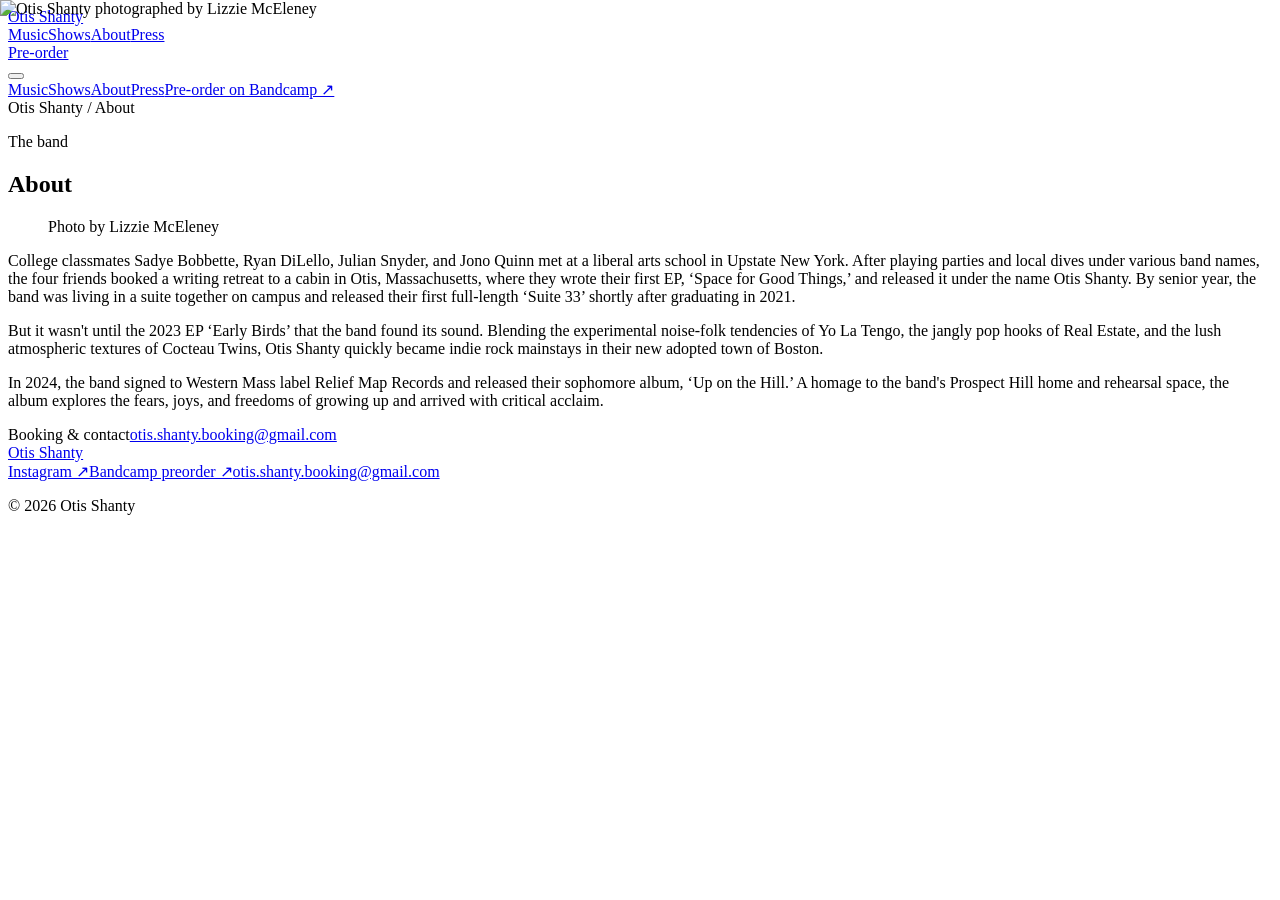
==== about/index.html @ 1f83d659 "Publish Otis Shanty website" ====
<!DOCTYPE html><html lang="en"><head><meta charSet="utf-8"/><meta name="viewport" content="width=device-width, initial-scale=1"/><link rel="stylesheet" href="/otis-shanty-pages/_next/static/css/index.CaytKS2J.css" data-rsc-css-href="/otis-shanty-pages/_next/static/css/index.CaytKS2J.css" data-precedence="vite-rsc/importer-resources"/><link rel="modulepreload" fetchPriority="low" href="/otis-shanty-pages/_next/static/chunks/index-BguXQKVq.js"/><script src="/otis-shanty-pages/_next/static/chunks/rolldown-runtime-C60lm6uB.js" type="module" async=""></script><script src="/otis-shanty-pages/_next/static/chunks/framework-BgSIrAUN.js" type="module" async=""></script><link rel="modulepreload" href="/otis-shanty-pages/_next/static/chunks/layout-segment-context-kzuMV7M9.js" crossorigin=""/><link rel="modulepreload" href="/otis-shanty-pages/_next/static/chunks/SiteChrome-D1vowKhx.js" crossorigin=""/><link rel="modulepreload" href="/otis-shanty-pages/_next/static/chunks/image-DP88aOdJ.js" crossorigin=""/><title>Otis Shanty — Shadow of Doubt</title><meta name="description" content="Shadow of Doubt, the new album from Otis Shanty. Out September 17, 2026."/><meta property="og:title" content="Otis Shanty — Shadow of Doubt"/><meta property="og:description" content="The new album. Out September 17, 2026."/><meta property="og:image" content="https://oldwhaffle.github.io/otis-shanty-pages/otis-shanty-pages/og.png"/><meta name="twitter:card" content="summary_large_image"/><meta name="twitter:title" content="Otis Shanty — Shadow of Doubt"/><meta name="twitter:description" content="The new album. Out September 17, 2026."/><meta name="twitter:image" content="https://oldwhaffle.github.io/otis-shanty-pages/otis-shanty-pages/og.png"/><script>Object.assign(((self[Symbol.for("vinext.navigationRuntime")]??={bootstrap:{routeManifest:null},functions:{}}).bootstrap.rsc??={rsc:[]}),{params:{},nav:{"pathname":"/otis-shanty-pages/about","searchParams":[]}})</script><link rel="modulepreload" href="/otis-shanty-pages/_next/static/chunks/index-BguXQKVq.js" />
</head><body><header class="site-header header-solid"><a class="wordmark" href="/otis-shanty-pages/">Otis Shanty</a><nav aria-label="Primary navigation"><a href="/otis-shanty-pages/music">Music</a><a href="/otis-shanty-pages/shows">Shows</a><a href="/otis-shanty-pages/about">About</a><a href="/otis-shanty-pages/press">Press</a></nav><div class="header-actions"><a class="instagram-icon" href="https://www.instagram.com/otis.shanty/?hl=en" aria-label="Otis Shanty on Instagram" title="Instagram"><span></span></a><a class="preorder-small" href="https://otisshanty.bandcamp.com/album/shadow-of-doubt">Pre-order</a></div><button class="menu-button" aria-label="Toggle menu" aria-expanded="false"><span></span><span></span></button><div class="mobile-menu "><a href="/otis-shanty-pages/music">Music</a><a href="/otis-shanty-pages/shows">Shows</a><a href="/otis-shanty-pages/about">About</a><a href="/otis-shanty-pages/press">Press</a><a class="mobile-preorder" href="https://otisshanty.bandcamp.com/album/shadow-of-doubt">Pre-order on Bandcamp ↗</a></div></header><main class="inner-page"><div class="page-kicker">Otis Shanty <span>/</span> <!-- -->About</div><section class="page-title"><p class="eyebrow">The band</p><h1>About</h1></section><figure class="band-photo"><img src="/otis-shanty-pages/otis-shanty-red.jpg" alt="Otis Shanty photographed by Lizzie McEleney" loading="eager" fetchPriority="high" decoding="async" data-nimg="fill" style="position:absolute;inset:0;width:100%;height:100%;object-fit:cover"/><figcaption>Photo by Lizzie McEleney</figcaption></figure><section class="bio"><p>College classmates Sadye Bobbette, Ryan DiLello, Julian Snyder, and Jono Quinn met at a liberal arts school in Upstate New York. After playing parties and local dives under various band names, the four friends booked a writing retreat to a cabin in Otis, Massachusetts, where they wrote their first EP, ‘Space for Good Things,’ and released it under the name Otis Shanty. By senior year, the band was living in a suite together on campus and released their first full-length ‘Suite 33’ shortly after graduating in 2021.</p><p>But it wasn&#x27;t until the 2023 EP ‘Early Birds’ that the band found its sound. Blending the experimental noise-folk tendencies of Yo La Tengo, the jangly pop hooks of Real Estate, and the lush atmospheric textures of Cocteau Twins, Otis Shanty quickly became indie rock mainstays in their new adopted town of Boston.</p><p>In 2024, the band signed to Western Mass label Relief Map Records and released their sophomore album, ‘Up on the Hill.’ A homage to the band&#x27;s Prospect Hill home and rehearsal space, the album explores the fears, joys, and freedoms of growing up and arrived with critical acclaim.</p><aside><span>Booking &amp; contact</span><a href="mailto:otis.shanty.booking@gmail.com">otis.shanty.booking@gmail.com</a></aside></section></main><footer><a class="footer-wordmark" href="/otis-shanty-pages/">Otis Shanty</a><div class="footer-links"><a href="https://www.instagram.com/otis.shanty/?hl=en">Instagram ↗</a><a href="https://otisshanty.bandcamp.com/album/shadow-of-doubt">Bandcamp preorder ↗</a><a href="mailto:otis.shanty.booking@gmail.com">otis.shanty.booking@gmail.com</a></div><p>© 2026 Otis Shanty</p></footer><script type="module" src="/otis-shanty-pages/_next/static/chunks/index-BguXQKVq.js" id="_R_" async=""></script><script>((self[Symbol.for("vinext.navigationRuntime")]??={bootstrap:{routeManifest:null},functions:{}}).bootstrap.rsc??={rsc:[]}).rsc.push("2:I[\"48913baa60ea\",[],\"Children\",1]\n")</script><script>((self[Symbol.for("vinext.navigationRuntime")]??={bootstrap:{routeManifest:null},functions:{}}).bootstrap.rsc??={rsc:[]}).rsc.push("3:I[\"0b63d72dce85\",[],\"GlobalErrorBoundary\",1]\n")</script><script>((self[Symbol.for("vinext.navigationRuntime")]??={bootstrap:{routeManifest:null},functions:{}}).bootstrap.rsc??={rsc:[]}).rsc.push("4:I[\"2e7a74b14406\",[],\"default\",1]\n")</script><script>((self[Symbol.for("vinext.navigationRuntime")]??={bootstrap:{routeManifest:null},functions:{}}).bootstrap.rsc??={rsc:[]}).rsc.push("5:I[\"0b63d72dce85\",[],\"ErrorBoundary\",1]\n")</script><script>((self[Symbol.for("vinext.navigationRuntime")]??={bootstrap:{routeManifest:null},functions:{}}).bootstrap.rsc??={rsc:[]}).rsc.push("6:I[\"11960209a8f5\",[],\"LayoutSegmentProvider\",1]\n")</script><script>((self[Symbol.for("vinext.navigationRuntime")]??={bootstrap:{routeManifest:null},functions:{}}).bootstrap.rsc??={rsc:[]}).rsc.push("7:I[\"48913baa60ea\",[],\"Slot\",1]\n")</script><script>((self[Symbol.for("vinext.navigationRuntime")]??={bootstrap:{routeManifest:null},functions:{}}).bootstrap.rsc??={rsc:[]}).rsc.push("8:I[\"787b601c93ac\",[],\"AppRouterScrollTarget\",1]\n")</script><script>((self[Symbol.for("vinext.navigationRuntime")]??={bootstrap:{routeManifest:null},functions:{}}).bootstrap.rsc??={rsc:[]}).rsc.push("9:I[\"0b63d72dce85\",[],\"RedirectBoundary\",1]\n")</script><script>((self[Symbol.for("vinext.navigationRuntime")]??={bootstrap:{routeManifest:null},functions:{}}).bootstrap.rsc??={rsc:[]}).rsc.push(":HL[\"/otis-shanty-pages/_next/static/css/index.CaytKS2J.css\",\"style\"     ]\n")</script><script>((self[Symbol.for("vinext.navigationRuntime")]??={bootstrap:{routeManifest:null},functions:{}}).bootstrap.rsc??={rsc:[]}).rsc.push("0:{\"__route\":\"route:/otis-shanty-pages/about\",\"__interceptionContext\":null,\"__layoutIds\":[\"layout:/\"],\"__rootLayout\":\"/\",\"__sourcePage\":\"/otis-shanty-pages/about/page\",\"page:/otis-shanty-pages/about\":\"$L1\",\"layout:/\":[[[[\"$\",\"link\",\"css:/otis-shanty-pages/_next/static/css/index.CaytKS2J.css\",{\"rel\":\"stylesheet\",\"precedence\":\"vite-rsc/importer-resources\",\"href\":\"/otis-shanty-pages/_next/static/css/index.CaytKS2J.css\",\"data-rsc-css-href\":\"/otis-shanty-pages/_next/static/css/index.CaytKS2J.css\"}],\"$undefined\"],[\"$\",\"html\",null,{\"lang\":\"en\",\"children\":[\"$\",\"body\",null,{\"children\":[\"$\",\"$L2\",null,{}]}]}]],null],\"route:/otis-shanty-pages/about\":[[[\"$\",\"meta\",null,{\"charSet\":\"utf-8\"}],[[\"$\",\"title\",\"0\",{\"children\":\"Otis Shanty — Shadow of Doubt\"}],[\"$\",\"meta\",\"1\",{\"name\":\"description\",\"content\":\"Shadow of Doubt, the new album from Otis Shanty. Out September 17, 2026.\"}],[\"$\",\"meta\",\"2\",{\"property\":\"og:title\",\"content\":\"Otis Shanty — Shadow of Doubt\"}],[\"$\",\"meta\",\"3\",{\"property\":\"og:description\",\"content\":\"The new album. Out September 17, 2026.\"}],[\"$\",\"meta\",\"4\",{\"property\":\"og:image\",\"content\":\"https://oldwhaffle.github.io/otis-shanty-pages/otis-shanty-pages/og.png\"}],[\"$\",\"meta\",\"5\",{\"name\":\"twitter:card\",\"content\":\"summary_large_image\"}],[\"$\",\"meta\",\"6\",{\"name\":\"twitter:title\",\"content\":\"Otis Shanty — Shadow of Doubt\"}],[\"$\",\"meta\",\"7\",{\"name\":\"twitter:description\",\"content\":\"The new album. Out September 17, 2026.\"}],[\"$\",\"meta\",\"8\",{\"name\":\"twitter:image\",\"content\":\"https://oldwhaffle.github.io/otis-shanty-pages/otis-shanty-pages/og.png\"}]],[[\"$\",\"meta\",\"0\",{\"name\":\"viewport\",\"content\":\"width=device-width, initial-scale=1\"}]]],[\"$\",\"$L3\",null,{\"fallback\":\"$4\",\"children\":[\"$\",\"$L5\",null,{\"fallback\":\"$4\",\"children\":[\"$\",\"$L6\",null,{\"providerId\":\"layout:/\",\"segmentMap\":{\"children\":[\"about\"]},\"children\":[\"$\",\"$L7\",null,{\"id\":\"layout:/\",\"parallelSlots\":\"$undefined\",\"children\":[\"$\",\"$L8\",null,{\"children\":[\"$\",\"$L9\",null,{\"children\":[[\"$\",\"$L6\",null,{\"providerId\":\"page:/otis-shanty-pages/about\",\"segmentMap\":{\"children\":[\"__PAGE__\"]},\"children\":[\"$\",\"$L7\",null,{\"id\":\"page:/otis-shanty-pages/about\"}]}],null]}]}]}]}]}]}],null,null],\"__layoutFlags\":{\"layout:/\":\"s\"},\"__artifactCompatibility\":{\"schemaVersion\":1,\"graphVersion\":\"app-route-graph:5d73bdb41b200fd7\",\"deploymentVersion\":\"c5551b49-1d9c-48a4-ab04-df1969ffb3c4\",\"appElementsSchemaVersion\":1,\"rscPayloadSchemaVersion\":1,\"rootBoundaryId\":\"/\",\"renderEpoch\":null},\"__renderObservation\":{\"schemaVersion\":1,\"output\":{\"kind\":\"app-rsc\",\"mountedSlotsFingerprint\":null,\"renderEpoch\":null,\"rootBoundaryId\":\"/\",\"routeId\":\"route:/otis-shanty-pages/about\"},\"completeness\":\"partial\",\"boundaryOutcome\":{\"kind\":\"unknown\"},\"requestApis\":[{\"kind\":\"connection\",\"status\":\"unknown\"},{\"kind\":\"cookies\",\"status\":\"unknown\"},{\"kind\":\"draftMode\",\"status\":\"unknown\"},{\"kind\":\"headers\",\"status\":\"unknown\"},{\"kind\":\"params\",\"status\":\"unknown\"},{\"kind\":\"searchParams\",\"status\":\"unknown\"}],\"dynamicFetches\":[],\"cacheTags\":[\"/otis-shanty-pages/about\",\"_N_T_/otis-shanty-pages/about\",\"_N_T_/otis-shanty-pages/about/layout\",\"_N_T_/otis-shanty-pages/about/page\",\"_N_T_/layout\"],\"pathTags\":[\"/otis-shanty-pages/about\"],\"cacheability\":\"unknown\",\"downgrade\":{\"target\":\"freshRender\",\"reasons\":[{\"code\":\"CP_DOWNGRADE_CACHEABILITY_UNKNOWN\",\"target\":\"freshRender\"},{\"code\":\"CP_DOWNGRADE_INCOMPLETE_OBSERVATION\",\"completeness\":\"partial\",\"target\":\"freshRender\"},{\"code\":\"CP_DOWNGRADE_UNKNOWN_REQUEST_API\",\"requestApi\":\"connection\",\"target\":\"freshRender\"},{\"code\":\"CP_DOWNGRADE_UNKNOWN_REQUEST_API\",\"requestApi\":\"cookies\",\"target\":\"freshRender\"},{\"code\":\"CP_DOWNGRADE_UNKNOWN_REQUEST_API\",\"requestApi\":\"draftMode\",\"target\":\"freshRender\"},{\"code\":\"CP_DOWNGRADE_UNKNOWN_REQUEST_API\",\"requestApi\":\"headers\",\"target\":\"freshRender\"},{\"code\":\"CP_DOWNGRADE_UNKNOWN_REQUEST_API\",\"requestApi\":\"params\",\"target\":\"freshRender\"},{\"code\":\"CP_DOWNGRADE_UNKNOWN_REQUEST_API\",\"requestApi\":\"searchParams\",\"target\":\"freshRender\"}],\"fallback\":{\"kind\":\"breakerFallback\",\"code\":\"CP_PRIVATE_DYNAMIC_DOWNGRADE\",\"mode\":\"renderFresh\",\"scope\":\"affectedOutput\",\"fields\":{\"reasonCodes\":[\"CP_DOWNGRADE_CACHEABILITY_UNKNOWN\",\"CP_DOWNGRADE_INCOMPLETE_OBSERVATION\",\"CP_DOWNGRADE_UNKNOWN_REQUEST_API\",\"CP_DOWNGRADE_UNKNOWN_REQUEST_API\",\"CP_DOWNGRADE_UNKNOWN_REQUEST_API\",\"CP_DOWNGRADE_UNKNOWN_REQUEST_API\",\"CP_DOWNGRADE_UNKNOWN_REQUEST_API\",\"CP_DOWNGRADE_UNKNOWN_REQUEST_API\"],\"target\":\"freshRender\"}},\"isPublicCacheCandidate\":false}}}\n")</script><script>((self[Symbol.for("vinext.navigationRuntime")]??={bootstrap:{routeManifest:null},functions:{}}).bootstrap.rsc??={rsc:[]}).rsc.push("a:I[\"04dff15fd24a\",[],\"PageShell\",1]\n")</script><script>((self[Symbol.for("vinext.navigationRuntime")]??={bootstrap:{routeManifest:null},functions:{}}).bootstrap.rsc??={rsc:[]}).rsc.push("b:I[\"9fb86276be8f\",[],\"default\",1]\n")</script><script>((self[Symbol.for("vinext.navigationRuntime")]??={bootstrap:{routeManifest:null},functions:{}}).bootstrap.rsc??={rsc:[]}).rsc.push("1:[\"$\",\"$La\",null,{\"label\":\"About\",\"children\":[[\"$\",\"section\",null,{\"className\":\"page-title\",\"children\":[[\"$\",\"p\",null,{\"className\":\"eyebrow\",\"children\":\"The band\"}],[\"$\",\"h1\",null,{\"children\":\"About\"}]]}],[\"$\",\"figure\",null,{\"className\":\"band-photo\",\"children\":[[\"$\",\"$Lb\",null,{\"src\":\"/otis-shanty-pages/otis-shanty-red.jpg\",\"alt\":\"Otis Shanty photographed by Lizzie McEleney\",\"fill\":true,\"priority\":true,\"sizes\":\"100vw\"}],[\"$\",\"figcaption\",null,{\"children\":\"Photo by Lizzie McEleney\"}]]}],[\"$\",\"section\",null,{\"className\":\"bio\",\"children\":[[\"$\",\"p\",null,{\"children\":\"College classmates Sadye Bobbette, Ryan DiLello, Julian Snyder, and Jono Quinn met at a liberal arts school in Upstate New York. After playing parties and local dives under various band names, the four friends booked a writing retreat to a cabin in Otis, Massachusetts, where they wrote their first EP, ‘Space for Good Things,’ and released it under the name Otis Shanty. By senior year, the band was living in a suite together on campus and released their first full-length ‘Suite 33’ shortly after graduating in 2021.\"}],[\"$\",\"p\",null,{\"children\":\"But it wasn't until the 2023 EP ‘Early Birds’ that the band found its sound. Blending the experimental noise-folk tendencies of Yo La Tengo, the jangly pop hooks of Real Estate, and the lush atmospheric textures of Cocteau Twins, Otis Shanty quickly became indie rock mainstays in their new adopted town of Boston.\"}],[\"$\",\"p\",null,{\"children\":\"In 2024, the band signed to Western Mass label Relief Map Records and released their sophomore album, ‘Up on the Hill.’ A homage to the band's Prospect Hill home and rehearsal space, the album explores the fears, joys, and freedoms of growing up and arrived with critical acclaim.\"}],[\"$\",\"aside\",null,{\"children\":[[\"$\",\"span\",null,{\"children\":\"Booking \u0026 contact\"}],[\"$\",\"a\",null,{\"href\":\"mailto:otis.shanty.booking@gmail.com\",\"children\":\"otis.shanty.booking@gmail.com\"}]]}]]}]]}]\n")</script><script>Object.assign(((self[Symbol.for("vinext.navigationRuntime")]??={bootstrap:{routeManifest:null},functions:{}}).bootstrap.rsc??={rsc:[]}),{"initialCacheKind":"static"});((self[Symbol.for("vinext.navigationRuntime")]??={bootstrap:{routeManifest:null},functions:{}}).bootstrap.rsc??={rsc:[]}).done=true</script></body></html>
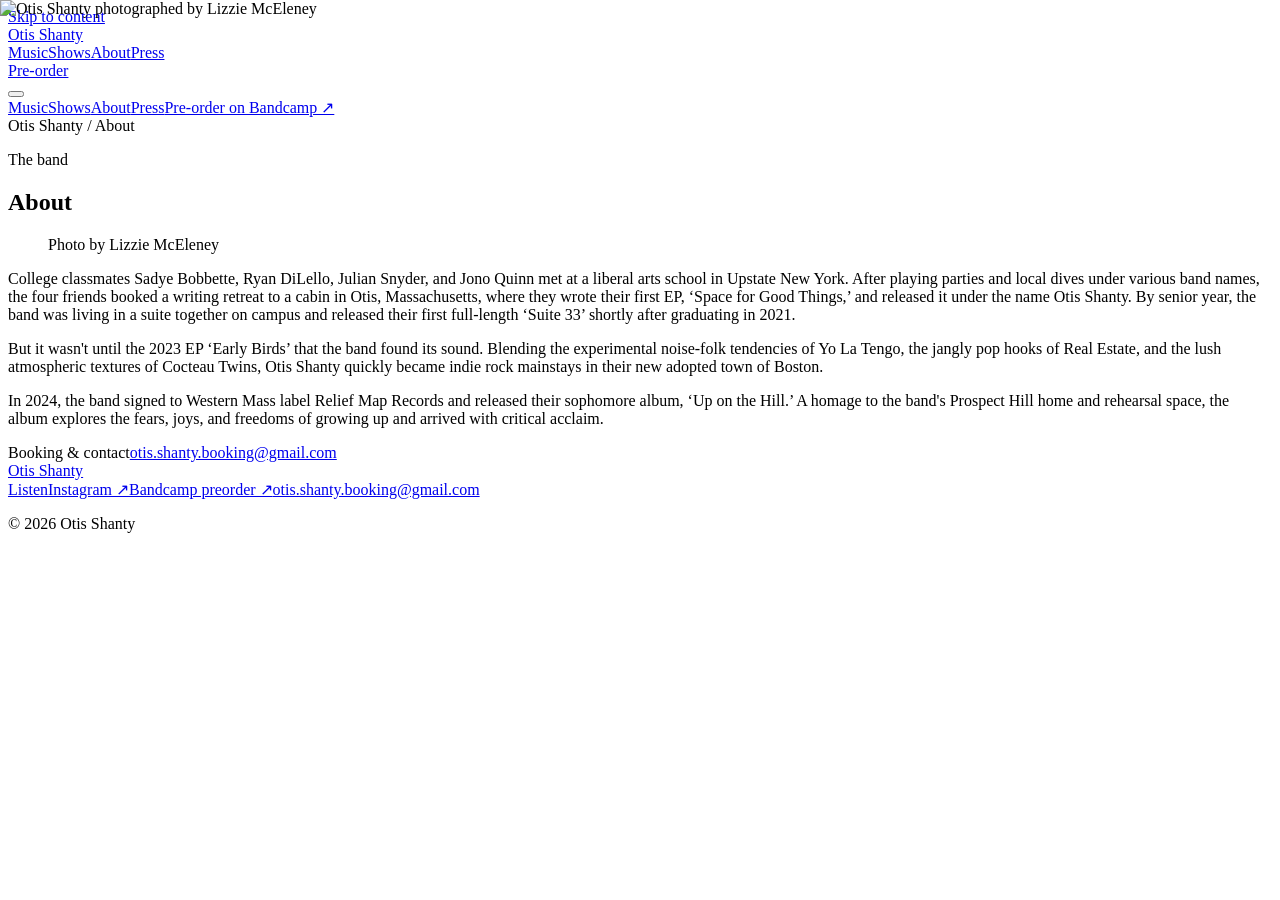
==== commit 5b7cd2e9: "Publish ticketing and site improvements" ====
--- a/about/index.html
+++ b/about/index.html
@@ -1,2 +1,2 @@
-<!DOCTYPE html><html lang="en"><head><meta charSet="utf-8"/><meta name="viewport" content="width=device-width, initial-scale=1"/><link rel="stylesheet" href="/otis-shanty-pages/_next/static/css/index.CaytKS2J.css" data-rsc-css-href="/otis-shanty-pages/_next/static/css/index.CaytKS2J.css" data-precedence="vite-rsc/importer-resources"/><link rel="modulepreload" fetchPriority="low" href="/otis-shanty-pages/_next/static/chunks/index-BguXQKVq.js"/><script src="/otis-shanty-pages/_next/static/chunks/rolldown-runtime-C60lm6uB.js" type="module" async=""></script><script src="/otis-shanty-pages/_next/static/chunks/framework-BgSIrAUN.js" type="module" async=""></script><link rel="modulepreload" href="/otis-shanty-pages/_next/static/chunks/layout-segment-context-kzuMV7M9.js" crossorigin=""/><link rel="modulepreload" href="/otis-shanty-pages/_next/static/chunks/SiteChrome-D1vowKhx.js" crossorigin=""/><link rel="modulepreload" href="/otis-shanty-pages/_next/static/chunks/image-DP88aOdJ.js" crossorigin=""/><title>Otis Shanty — Shadow of Doubt</title><meta name="description" content="Shadow of Doubt, the new album from Otis Shanty. Out September 17, 2026."/><meta property="og:title" content="Otis Shanty — Shadow of Doubt"/><meta property="og:description" content="The new album. Out September 17, 2026."/><meta property="og:image" content="https://oldwhaffle.github.io/otis-shanty-pages/otis-shanty-pages/og.png"/><meta name="twitter:card" content="summary_large_image"/><meta name="twitter:title" content="Otis Shanty — Shadow of Doubt"/><meta name="twitter:description" content="The new album. Out September 17, 2026."/><meta name="twitter:image" content="https://oldwhaffle.github.io/otis-shanty-pages/otis-shanty-pages/og.png"/><script>Object.assign(((self[Symbol.for("vinext.navigationRuntime")]??={bootstrap:{routeManifest:null},functions:{}}).bootstrap.rsc??={rsc:[]}),{params:{},nav:{"pathname":"/otis-shanty-pages/about","searchParams":[]}})</script><link rel="modulepreload" href="/otis-shanty-pages/_next/static/chunks/index-BguXQKVq.js" />
-</head><body><header class="site-header header-solid"><a class="wordmark" href="/otis-shanty-pages/">Otis Shanty</a><nav aria-label="Primary navigation"><a href="/otis-shanty-pages/music">Music</a><a href="/otis-shanty-pages/shows">Shows</a><a href="/otis-shanty-pages/about">About</a><a href="/otis-shanty-pages/press">Press</a></nav><div class="header-actions"><a class="instagram-icon" href="https://www.instagram.com/otis.shanty/?hl=en" aria-label="Otis Shanty on Instagram" title="Instagram"><span></span></a><a class="preorder-small" href="https://otisshanty.bandcamp.com/album/shadow-of-doubt">Pre-order</a></div><button class="menu-button" aria-label="Toggle menu" aria-expanded="false"><span></span><span></span></button><div class="mobile-menu "><a href="/otis-shanty-pages/music">Music</a><a href="/otis-shanty-pages/shows">Shows</a><a href="/otis-shanty-pages/about">About</a><a href="/otis-shanty-pages/press">Press</a><a class="mobile-preorder" href="https://otisshanty.bandcamp.com/album/shadow-of-doubt">Pre-order on Bandcamp ↗</a></div></header><main class="inner-page"><div class="page-kicker">Otis Shanty <span>/</span> <!-- -->About</div><section class="page-title"><p class="eyebrow">The band</p><h1>About</h1></section><figure class="band-photo"><img src="/otis-shanty-pages/otis-shanty-red.jpg" alt="Otis Shanty photographed by Lizzie McEleney" loading="eager" fetchPriority="high" decoding="async" data-nimg="fill" style="position:absolute;inset:0;width:100%;height:100%;object-fit:cover"/><figcaption>Photo by Lizzie McEleney</figcaption></figure><section class="bio"><p>College classmates Sadye Bobbette, Ryan DiLello, Julian Snyder, and Jono Quinn met at a liberal arts school in Upstate New York. After playing parties and local dives under various band names, the four friends booked a writing retreat to a cabin in Otis, Massachusetts, where they wrote their first EP, ‘Space for Good Things,’ and released it under the name Otis Shanty. By senior year, the band was living in a suite together on campus and released their first full-length ‘Suite 33’ shortly after graduating in 2021.</p><p>But it wasn&#x27;t until the 2023 EP ‘Early Birds’ that the band found its sound. Blending the experimental noise-folk tendencies of Yo La Tengo, the jangly pop hooks of Real Estate, and the lush atmospheric textures of Cocteau Twins, Otis Shanty quickly became indie rock mainstays in their new adopted town of Boston.</p><p>In 2024, the band signed to Western Mass label Relief Map Records and released their sophomore album, ‘Up on the Hill.’ A homage to the band&#x27;s Prospect Hill home and rehearsal space, the album explores the fears, joys, and freedoms of growing up and arrived with critical acclaim.</p><aside><span>Booking &amp; contact</span><a href="mailto:otis.shanty.booking@gmail.com">otis.shanty.booking@gmail.com</a></aside></section></main><footer><a class="footer-wordmark" href="/otis-shanty-pages/">Otis Shanty</a><div class="footer-links"><a href="https://www.instagram.com/otis.shanty/?hl=en">Instagram ↗</a><a href="https://otisshanty.bandcamp.com/album/shadow-of-doubt">Bandcamp preorder ↗</a><a href="mailto:otis.shanty.booking@gmail.com">otis.shanty.booking@gmail.com</a></div><p>© 2026 Otis Shanty</p></footer><script type="module" src="/otis-shanty-pages/_next/static/chunks/index-BguXQKVq.js" id="_R_" async=""></script><script>((self[Symbol.for("vinext.navigationRuntime")]??={bootstrap:{routeManifest:null},functions:{}}).bootstrap.rsc??={rsc:[]}).rsc.push("2:I[\"48913baa60ea\",[],\"Children\",1]\n")</script><script>((self[Symbol.for("vinext.navigationRuntime")]??={bootstrap:{routeManifest:null},functions:{}}).bootstrap.rsc??={rsc:[]}).rsc.push("3:I[\"0b63d72dce85\",[],\"GlobalErrorBoundary\",1]\n")</script><script>((self[Symbol.for("vinext.navigationRuntime")]??={bootstrap:{routeManifest:null},functions:{}}).bootstrap.rsc??={rsc:[]}).rsc.push("4:I[\"2e7a74b14406\",[],\"default\",1]\n")</script><script>((self[Symbol.for("vinext.navigationRuntime")]??={bootstrap:{routeManifest:null},functions:{}}).bootstrap.rsc??={rsc:[]}).rsc.push("5:I[\"0b63d72dce85\",[],\"ErrorBoundary\",1]\n")</script><script>((self[Symbol.for("vinext.navigationRuntime")]??={bootstrap:{routeManifest:null},functions:{}}).bootstrap.rsc??={rsc:[]}).rsc.push("6:I[\"11960209a8f5\",[],\"LayoutSegmentProvider\",1]\n")</script><script>((self[Symbol.for("vinext.navigationRuntime")]??={bootstrap:{routeManifest:null},functions:{}}).bootstrap.rsc??={rsc:[]}).rsc.push("7:I[\"48913baa60ea\",[],\"Slot\",1]\n")</script><script>((self[Symbol.for("vinext.navigationRuntime")]??={bootstrap:{routeManifest:null},functions:{}}).bootstrap.rsc??={rsc:[]}).rsc.push("8:I[\"787b601c93ac\",[],\"AppRouterScrollTarget\",1]\n")</script><script>((self[Symbol.for("vinext.navigationRuntime")]??={bootstrap:{routeManifest:null},functions:{}}).bootstrap.rsc??={rsc:[]}).rsc.push("9:I[\"0b63d72dce85\",[],\"RedirectBoundary\",1]\n")</script><script>((self[Symbol.for("vinext.navigationRuntime")]??={bootstrap:{routeManifest:null},functions:{}}).bootstrap.rsc??={rsc:[]}).rsc.push(":HL[\"/otis-shanty-pages/_next/static/css/index.CaytKS2J.css\",\"style\"     ]\n")</script><script>((self[Symbol.for("vinext.navigationRuntime")]??={bootstrap:{routeManifest:null},functions:{}}).bootstrap.rsc??={rsc:[]}).rsc.push("0:{\"__route\":\"route:/otis-shanty-pages/about\",\"__interceptionContext\":null,\"__layoutIds\":[\"layout:/\"],\"__rootLayout\":\"/\",\"__sourcePage\":\"/otis-shanty-pages/about/page\",\"page:/otis-shanty-pages/about\":\"$L1\",\"layout:/\":[[[[\"$\",\"link\",\"css:/otis-shanty-pages/_next/static/css/index.CaytKS2J.css\",{\"rel\":\"stylesheet\",\"precedence\":\"vite-rsc/importer-resources\",\"href\":\"/otis-shanty-pages/_next/static/css/index.CaytKS2J.css\",\"data-rsc-css-href\":\"/otis-shanty-pages/_next/static/css/index.CaytKS2J.css\"}],\"$undefined\"],[\"$\",\"html\",null,{\"lang\":\"en\",\"children\":[\"$\",\"body\",null,{\"children\":[\"$\",\"$L2\",null,{}]}]}]],null],\"route:/otis-shanty-pages/about\":[[[\"$\",\"meta\",null,{\"charSet\":\"utf-8\"}],[[\"$\",\"title\",\"0\",{\"children\":\"Otis Shanty — Shadow of Doubt\"}],[\"$\",\"meta\",\"1\",{\"name\":\"description\",\"content\":\"Shadow of Doubt, the new album from Otis Shanty. Out September 17, 2026.\"}],[\"$\",\"meta\",\"2\",{\"property\":\"og:title\",\"content\":\"Otis Shanty — Shadow of Doubt\"}],[\"$\",\"meta\",\"3\",{\"property\":\"og:description\",\"content\":\"The new album. Out September 17, 2026.\"}],[\"$\",\"meta\",\"4\",{\"property\":\"og:image\",\"content\":\"https://oldwhaffle.github.io/otis-shanty-pages/otis-shanty-pages/og.png\"}],[\"$\",\"meta\",\"5\",{\"name\":\"twitter:card\",\"content\":\"summary_large_image\"}],[\"$\",\"meta\",\"6\",{\"name\":\"twitter:title\",\"content\":\"Otis Shanty — Shadow of Doubt\"}],[\"$\",\"meta\",\"7\",{\"name\":\"twitter:description\",\"content\":\"The new album. Out September 17, 2026.\"}],[\"$\",\"meta\",\"8\",{\"name\":\"twitter:image\",\"content\":\"https://oldwhaffle.github.io/otis-shanty-pages/otis-shanty-pages/og.png\"}]],[[\"$\",\"meta\",\"0\",{\"name\":\"viewport\",\"content\":\"width=device-width, initial-scale=1\"}]]],[\"$\",\"$L3\",null,{\"fallback\":\"$4\",\"children\":[\"$\",\"$L5\",null,{\"fallback\":\"$4\",\"children\":[\"$\",\"$L6\",null,{\"providerId\":\"layout:/\",\"segmentMap\":{\"children\":[\"about\"]},\"children\":[\"$\",\"$L7\",null,{\"id\":\"layout:/\",\"parallelSlots\":\"$undefined\",\"children\":[\"$\",\"$L8\",null,{\"children\":[\"$\",\"$L9\",null,{\"children\":[[\"$\",\"$L6\",null,{\"providerId\":\"page:/otis-shanty-pages/about\",\"segmentMap\":{\"children\":[\"__PAGE__\"]},\"children\":[\"$\",\"$L7\",null,{\"id\":\"page:/otis-shanty-pages/about\"}]}],null]}]}]}]}]}]}],null,null],\"__layoutFlags\":{\"layout:/\":\"s\"},\"__artifactCompatibility\":{\"schemaVersion\":1,\"graphVersion\":\"app-route-graph:5d73bdb41b200fd7\",\"deploymentVersion\":\"c5551b49-1d9c-48a4-ab04-df1969ffb3c4\",\"appElementsSchemaVersion\":1,\"rscPayloadSchemaVersion\":1,\"rootBoundaryId\":\"/\",\"renderEpoch\":null},\"__renderObservation\":{\"schemaVersion\":1,\"output\":{\"kind\":\"app-rsc\",\"mountedSlotsFingerprint\":null,\"renderEpoch\":null,\"rootBoundaryId\":\"/\",\"routeId\":\"route:/otis-shanty-pages/about\"},\"completeness\":\"partial\",\"boundaryOutcome\":{\"kind\":\"unknown\"},\"requestApis\":[{\"kind\":\"connection\",\"status\":\"unknown\"},{\"kind\":\"cookies\",\"status\":\"unknown\"},{\"kind\":\"draftMode\",\"status\":\"unknown\"},{\"kind\":\"headers\",\"status\":\"unknown\"},{\"kind\":\"params\",\"status\":\"unknown\"},{\"kind\":\"searchParams\",\"status\":\"unknown\"}],\"dynamicFetches\":[],\"cacheTags\":[\"/otis-shanty-pages/about\",\"_N_T_/otis-shanty-pages/about\",\"_N_T_/otis-shanty-pages/about/layout\",\"_N_T_/otis-shanty-pages/about/page\",\"_N_T_/layout\"],\"pathTags\":[\"/otis-shanty-pages/about\"],\"cacheability\":\"unknown\",\"downgrade\":{\"target\":\"freshRender\",\"reasons\":[{\"code\":\"CP_DOWNGRADE_CACHEABILITY_UNKNOWN\",\"target\":\"freshRender\"},{\"code\":\"CP_DOWNGRADE_INCOMPLETE_OBSERVATION\",\"completeness\":\"partial\",\"target\":\"freshRender\"},{\"code\":\"CP_DOWNGRADE_UNKNOWN_REQUEST_API\",\"requestApi\":\"connection\",\"target\":\"freshRender\"},{\"code\":\"CP_DOWNGRADE_UNKNOWN_REQUEST_API\",\"requestApi\":\"cookies\",\"target\":\"freshRender\"},{\"code\":\"CP_DOWNGRADE_UNKNOWN_REQUEST_API\",\"requestApi\":\"draftMode\",\"target\":\"freshRender\"},{\"code\":\"CP_DOWNGRADE_UNKNOWN_REQUEST_API\",\"requestApi\":\"headers\",\"target\":\"freshRender\"},{\"code\":\"CP_DOWNGRADE_UNKNOWN_REQUEST_API\",\"requestApi\":\"params\",\"target\":\"freshRender\"},{\"code\":\"CP_DOWNGRADE_UNKNOWN_REQUEST_API\",\"requestApi\":\"searchParams\",\"target\":\"freshRender\"}],\"fallback\":{\"kind\":\"breakerFallback\",\"code\":\"CP_PRIVATE_DYNAMIC_DOWNGRADE\",\"mode\":\"renderFresh\",\"scope\":\"affectedOutput\",\"fields\":{\"reasonCodes\":[\"CP_DOWNGRADE_CACHEABILITY_UNKNOWN\",\"CP_DOWNGRADE_INCOMPLETE_OBSERVATION\",\"CP_DOWNGRADE_UNKNOWN_REQUEST_API\",\"CP_DOWNGRADE_UNKNOWN_REQUEST_API\",\"CP_DOWNGRADE_UNKNOWN_REQUEST_API\",\"CP_DOWNGRADE_UNKNOWN_REQUEST_API\",\"CP_DOWNGRADE_UNKNOWN_REQUEST_API\",\"CP_DOWNGRADE_UNKNOWN_REQUEST_API\"],\"target\":\"freshRender\"}},\"isPublicCacheCandidate\":false}}}\n")</script><script>((self[Symbol.for("vinext.navigationRuntime")]??={bootstrap:{routeManifest:null},functions:{}}).bootstrap.rsc??={rsc:[]}).rsc.push("a:I[\"04dff15fd24a\",[],\"PageShell\",1]\n")</script><script>((self[Symbol.for("vinext.navigationRuntime")]??={bootstrap:{routeManifest:null},functions:{}}).bootstrap.rsc??={rsc:[]}).rsc.push("b:I[\"9fb86276be8f\",[],\"default\",1]\n")</script><script>((self[Symbol.for("vinext.navigationRuntime")]??={bootstrap:{routeManifest:null},functions:{}}).bootstrap.rsc??={rsc:[]}).rsc.push("1:[\"$\",\"$La\",null,{\"label\":\"About\",\"children\":[[\"$\",\"section\",null,{\"className\":\"page-title\",\"children\":[[\"$\",\"p\",null,{\"className\":\"eyebrow\",\"children\":\"The band\"}],[\"$\",\"h1\",null,{\"children\":\"About\"}]]}],[\"$\",\"figure\",null,{\"className\":\"band-photo\",\"children\":[[\"$\",\"$Lb\",null,{\"src\":\"/otis-shanty-pages/otis-shanty-red.jpg\",\"alt\":\"Otis Shanty photographed by Lizzie McEleney\",\"fill\":true,\"priority\":true,\"sizes\":\"100vw\"}],[\"$\",\"figcaption\",null,{\"children\":\"Photo by Lizzie McEleney\"}]]}],[\"$\",\"section\",null,{\"className\":\"bio\",\"children\":[[\"$\",\"p\",null,{\"children\":\"College classmates Sadye Bobbette, Ryan DiLello, Julian Snyder, and Jono Quinn met at a liberal arts school in Upstate New York. After playing parties and local dives under various band names, the four friends booked a writing retreat to a cabin in Otis, Massachusetts, where they wrote their first EP, ‘Space for Good Things,’ and released it under the name Otis Shanty. By senior year, the band was living in a suite together on campus and released their first full-length ‘Suite 33’ shortly after graduating in 2021.\"}],[\"$\",\"p\",null,{\"children\":\"But it wasn't until the 2023 EP ‘Early Birds’ that the band found its sound. Blending the experimental noise-folk tendencies of Yo La Tengo, the jangly pop hooks of Real Estate, and the lush atmospheric textures of Cocteau Twins, Otis Shanty quickly became indie rock mainstays in their new adopted town of Boston.\"}],[\"$\",\"p\",null,{\"children\":\"In 2024, the band signed to Western Mass label Relief Map Records and released their sophomore album, ‘Up on the Hill.’ A homage to the band's Prospect Hill home and rehearsal space, the album explores the fears, joys, and freedoms of growing up and arrived with critical acclaim.\"}],[\"$\",\"aside\",null,{\"children\":[[\"$\",\"span\",null,{\"children\":\"Booking \u0026 contact\"}],[\"$\",\"a\",null,{\"href\":\"mailto:otis.shanty.booking@gmail.com\",\"children\":\"otis.shanty.booking@gmail.com\"}]]}]]}]]}]\n")</script><script>Object.assign(((self[Symbol.for("vinext.navigationRuntime")]??={bootstrap:{routeManifest:null},functions:{}}).bootstrap.rsc??={rsc:[]}),{"initialCacheKind":"static"});((self[Symbol.for("vinext.navigationRuntime")]??={bootstrap:{routeManifest:null},functions:{}}).bootstrap.rsc??={rsc:[]}).done=true</script></body></html>+<!DOCTYPE html><html lang="en"><head><meta charSet="utf-8"/><meta name="viewport" content="width=device-width, initial-scale=1"/><link rel="stylesheet" href="/otis-shanty-pages/_next/static/css/index.DR4LeofQ.css" data-rsc-css-href="/otis-shanty-pages/_next/static/css/index.DR4LeofQ.css" data-precedence="vite-rsc/importer-resources"/><link rel="modulepreload" fetchPriority="low" href="/otis-shanty-pages/_next/static/chunks/index-cni4D26_.js"/><script src="/otis-shanty-pages/_next/static/chunks/rolldown-runtime-C60lm6uB.js" type="module" async=""></script><script src="/otis-shanty-pages/_next/static/chunks/framework-BgSIrAUN.js" type="module" async=""></script><link rel="modulepreload" href="/otis-shanty-pages/_next/static/chunks/layout-segment-context-Bv2goqE6.js" crossorigin=""/><link rel="modulepreload" href="/otis-shanty-pages/_next/static/chunks/SiteChrome-Cmtlme1c.js" crossorigin=""/><link rel="modulepreload" href="/otis-shanty-pages/_next/static/chunks/image-Dmigh-HE.js" crossorigin=""/><title>About — Otis Shanty</title><meta name="description" content="The story of Boston indie rock band Otis Shanty."/><meta property="og:title" content="About — Otis Shanty"/><meta property="og:description" content="The story of Boston indie rock band Otis Shanty."/><meta property="og:image" content="https://oldwhaffle.github.io/otis-shanty-pages/otis-shanty-pages/otis-shanty-red.jpg"/><meta name="twitter:card" content="summary_large_image"/><meta name="twitter:title" content="About — Otis Shanty"/><meta name="twitter:description" content="The story of Boston indie rock band Otis Shanty."/><meta name="twitter:image" content="https://oldwhaffle.github.io/otis-shanty-pages/otis-shanty-pages/otis-shanty-red.jpg"/><script>Object.assign(((self[Symbol.for("vinext.navigationRuntime")]??={bootstrap:{routeManifest:null},functions:{}}).bootstrap.rsc??={rsc:[]}),{params:{},nav:{"pathname":"/otis-shanty-pages/about","searchParams":[]}})</script><link rel="modulepreload" href="/otis-shanty-pages/_next/static/chunks/index-cni4D26_.js" />
+</head><body><a class="skip-link" href="#main-content">Skip to content</a><header class="site-header header-solid"><a class="wordmark" href="/otis-shanty-pages/">Otis Shanty</a><nav aria-label="Primary navigation"><a href="/otis-shanty-pages/music">Music</a><a href="/otis-shanty-pages/shows">Shows</a><a href="/otis-shanty-pages/about">About</a><a href="/otis-shanty-pages/press">Press</a></nav><div class="header-actions"><a class="instagram-icon" href="https://www.instagram.com/otis.shanty/?hl=en" target="_blank" rel="noreferrer" aria-label="Otis Shanty on Instagram" title="Instagram"><span></span></a><a class="preorder-small" href="https://otisshanty.bandcamp.com/album/shadow-of-doubt">Pre-order</a></div><button class="menu-button" type="button" aria-label="Open menu" aria-expanded="false" aria-controls="mobile-navigation"><span></span><span></span></button><div id="mobile-navigation" aria-hidden="true" class="mobile-menu "><a href="/otis-shanty-pages/music">Music</a><a href="/otis-shanty-pages/shows">Shows</a><a href="/otis-shanty-pages/about">About</a><a href="/otis-shanty-pages/press">Press</a><a class="mobile-preorder" href="https://otisshanty.bandcamp.com/album/shadow-of-doubt">Pre-order on Bandcamp ↗</a></div></header><main id="main-content" class="inner-page"><div class="page-kicker">Otis Shanty <span>/</span> <!-- -->About</div><section class="page-title"><p class="eyebrow">The band</p><h1>About</h1></section><figure class="band-photo"><img src="/otis-shanty-pages/otis-shanty-red.jpg" alt="Otis Shanty photographed by Lizzie McEleney" loading="eager" fetchPriority="high" decoding="async" data-nimg="fill" style="position:absolute;inset:0;width:100%;height:100%;object-fit:cover"/><figcaption>Photo by Lizzie McEleney</figcaption></figure><section class="bio"><p>College classmates Sadye Bobbette, Ryan DiLello, Julian Snyder, and Jono Quinn met at a liberal arts school in Upstate New York. After playing parties and local dives under various band names, the four friends booked a writing retreat to a cabin in Otis, Massachusetts, where they wrote their first EP, ‘Space for Good Things,’ and released it under the name Otis Shanty. By senior year, the band was living in a suite together on campus and released their first full-length ‘Suite 33’ shortly after graduating in 2021.</p><p>But it wasn&#x27;t until the 2023 EP ‘Early Birds’ that the band found its sound. Blending the experimental noise-folk tendencies of Yo La Tengo, the jangly pop hooks of Real Estate, and the lush atmospheric textures of Cocteau Twins, Otis Shanty quickly became indie rock mainstays in their new adopted town of Boston.</p><p>In 2024, the band signed to Western Mass label Relief Map Records and released their sophomore album, ‘Up on the Hill.’ A homage to the band&#x27;s Prospect Hill home and rehearsal space, the album explores the fears, joys, and freedoms of growing up and arrived with critical acclaim.</p><aside><span>Booking &amp; contact</span><a href="mailto:otis.shanty.booking@gmail.com">otis.shanty.booking@gmail.com</a></aside></section></main><footer><a class="footer-wordmark" href="/otis-shanty-pages/">Otis Shanty</a><div class="footer-links"><a href="/otis-shanty-pages/music">Listen</a><a href="https://www.instagram.com/otis.shanty/?hl=en" target="_blank" rel="noreferrer">Instagram ↗</a><a href="https://otisshanty.bandcamp.com/album/shadow-of-doubt">Bandcamp preorder ↗</a><a href="mailto:otis.shanty.booking@gmail.com">otis.shanty.booking@gmail.com</a></div><p>© 2026 Otis Shanty</p></footer><script type="application/ld+json">{"@context":"https://schema.org","@type":"MusicGroup","name":"Otis Shanty","genre":"Indie rock","url":"https://oldwhaffle.github.io/otis-shanty-pages","image":"https://oldwhaffle.github.io/otis-shanty-pages/otis-shanty-pages/otis-shanty-red.jpg","sameAs":["https://www.instagram.com/otis.shanty/?hl=en","https://otisshanty.bandcamp.com/album/shadow-of-doubt"],"album":[{"@type":"MusicAlbum","name":"Shadow of Doubt","datePublished":"2026-09-17"},{"@type":"MusicAlbum","name":"Up on the Hill","datePublished":"2024"},{"@type":"MusicAlbum","name":"Early Birds","datePublished":"2023"}]}</script><script type="module" src="/otis-shanty-pages/_next/static/chunks/index-cni4D26_.js" id="_R_" async=""></script><script>((self[Symbol.for("vinext.navigationRuntime")]??={bootstrap:{routeManifest:null},functions:{}}).bootstrap.rsc??={rsc:[]}).rsc.push("2:I[\"48913baa60ea\",[],\"Children\",1]\n")</script><script>((self[Symbol.for("vinext.navigationRuntime")]??={bootstrap:{routeManifest:null},functions:{}}).bootstrap.rsc??={rsc:[]}).rsc.push("3:I[\"0b63d72dce85\",[],\"GlobalErrorBoundary\",1]\n")</script><script>((self[Symbol.for("vinext.navigationRuntime")]??={bootstrap:{routeManifest:null},functions:{}}).bootstrap.rsc??={rsc:[]}).rsc.push("4:I[\"2e7a74b14406\",[],\"default\",1]\n")</script><script>((self[Symbol.for("vinext.navigationRuntime")]??={bootstrap:{routeManifest:null},functions:{}}).bootstrap.rsc??={rsc:[]}).rsc.push("5:I[\"0b63d72dce85\",[],\"ErrorBoundary\",1]\n")</script><script>((self[Symbol.for("vinext.navigationRuntime")]??={bootstrap:{routeManifest:null},functions:{}}).bootstrap.rsc??={rsc:[]}).rsc.push("6:I[\"11960209a8f5\",[],\"LayoutSegmentProvider\",1]\n")</script><script>((self[Symbol.for("vinext.navigationRuntime")]??={bootstrap:{routeManifest:null},functions:{}}).bootstrap.rsc??={rsc:[]}).rsc.push("7:I[\"48913baa60ea\",[],\"Slot\",1]\n")</script><script>((self[Symbol.for("vinext.navigationRuntime")]??={bootstrap:{routeManifest:null},functions:{}}).bootstrap.rsc??={rsc:[]}).rsc.push("8:I[\"787b601c93ac\",[],\"AppRouterScrollTarget\",1]\n")</script><script>((self[Symbol.for("vinext.navigationRuntime")]??={bootstrap:{routeManifest:null},functions:{}}).bootstrap.rsc??={rsc:[]}).rsc.push("9:I[\"0b63d72dce85\",[],\"RedirectBoundary\",1]\n")</script><script>((self[Symbol.for("vinext.navigationRuntime")]??={bootstrap:{routeManifest:null},functions:{}}).bootstrap.rsc??={rsc:[]}).rsc.push(":HL[\"/otis-shanty-pages/_next/static/css/index.DR4LeofQ.css\",\"style\"     ]\n")</script><script>((self[Symbol.for("vinext.navigationRuntime")]??={bootstrap:{routeManifest:null},functions:{}}).bootstrap.rsc??={rsc:[]}).rsc.push("0:{\"__route\":\"route:/otis-shanty-pages/about\",\"__interceptionContext\":null,\"__layoutIds\":[\"layout:/\"],\"__rootLayout\":\"/\",\"__sourcePage\":\"/otis-shanty-pages/about/page\",\"page:/otis-shanty-pages/about\":\"$L1\",\"layout:/\":[[[[\"$\",\"link\",\"css:/otis-shanty-pages/_next/static/css/index.DR4LeofQ.css\",{\"rel\":\"stylesheet\",\"precedence\":\"vite-rsc/importer-resources\",\"href\":\"/otis-shanty-pages/_next/static/css/index.DR4LeofQ.css\",\"data-rsc-css-href\":\"/otis-shanty-pages/_next/static/css/index.DR4LeofQ.css\"}],\"$undefined\"],[\"$\",\"html\",null,{\"lang\":\"en\",\"children\":[\"$\",\"body\",null,{\"children\":[[\"$\",\"$L2\",null,{}],[\"$\",\"script\",null,{\"type\":\"application/ld+json\",\"dangerouslySetInnerHTML\":{\"__html\":\"{\\\"@context\\\":\\\"https://schema.org\\\",\\\"@type\\\":\\\"MusicGroup\\\",\\\"name\\\":\\\"Otis Shanty\\\",\\\"genre\\\":\\\"Indie rock\\\",\\\"url\\\":\\\"https://oldwhaffle.github.io/otis-shanty-pages\\\",\\\"image\\\":\\\"https://oldwhaffle.github.io/otis-shanty-pages/otis-shanty-pages/otis-shanty-red.jpg\\\",\\\"sameAs\\\":[\\\"https://www.instagram.com/otis.shanty/?hl=en\\\",\\\"https://otisshanty.bandcamp.com/album/shadow-of-doubt\\\"],\\\"album\\\":[{\\\"@type\\\":\\\"MusicAlbum\\\",\\\"name\\\":\\\"Shadow of Doubt\\\",\\\"datePublished\\\":\\\"2026-09-17\\\"},{\\\"@type\\\":\\\"MusicAlbum\\\",\\\"name\\\":\\\"Up on the Hill\\\",\\\"datePublished\\\":\\\"2024\\\"},{\\\"@type\\\":\\\"MusicAlbum\\\",\\\"name\\\":\\\"Early Birds\\\",\\\"datePublished\\\":\\\"2023\\\"}]}\"}}]]}]}]],null],\"route:/otis-shanty-pages/about\":[[[\"$\",\"meta\",null,{\"charSet\":\"utf-8\"}],[[\"$\",\"title\",\"0\",{\"children\":\"About — Otis Shanty\"}],[\"$\",\"meta\",\"1\",{\"name\":\"description\",\"content\":\"The story of Boston indie rock band Otis Shanty.\"}],[\"$\",\"meta\",\"2\",{\"property\":\"og:title\",\"content\":\"About — Otis Shanty\"}],[\"$\",\"meta\",\"3\",{\"property\":\"og:description\",\"content\":\"The story of Boston indie rock band Otis Shanty.\"}],[\"$\",\"meta\",\"4\",{\"property\":\"og:image\",\"content\":\"https://oldwhaffle.github.io/otis-shanty-pages/otis-shanty-pages/otis-shanty-red.jpg\"}],[\"$\",\"meta\",\"5\",{\"name\":\"twitter:card\",\"content\":\"summary_large_image\"}],[\"$\",\"meta\",\"6\",{\"name\":\"twitter:title\",\"content\":\"About — Otis Shanty\"}],[\"$\",\"meta\",\"7\",{\"name\":\"twitter:description\",\"content\":\"The story of Boston indie rock band Otis Shanty.\"}],[\"$\",\"meta\",\"8\",{\"name\":\"twitter:image\",\"content\":\"https://oldwhaffle.github.io/otis-shanty-pages/otis-shanty-pages/otis-shanty-red.jpg\"}]],[[\"$\",\"meta\",\"0\",{\"name\":\"viewport\",\"content\":\"width=device-width, initial-scale=1\"}]]],[\"$\",\"$L3\",null,{\"fallback\":\"$4\",\"children\":[\"$\",\"$L5\",null,{\"fallback\":\"$4\",\"children\":[\"$\",\"$L6\",null,{\"providerId\":\"layout:/\",\"segmentMap\":{\"children\":[\"about\"]},\"children\":[\"$\",\"$L7\",null,{\"id\":\"layout:/\",\"parallelSlots\":\"$undefined\",\"children\":[\"$\",\"$L8\",null,{\"children\":[\"$\",\"$L9\",null,{\"children\":[[\"$\",\"$L6\",null,{\"providerId\":\"page:/otis-shanty-pages/about\",\"segmentMap\":{\"children\":[\"__PAGE__\"]},\"children\":[\"$\",\"$L7\",null,{\"id\":\"page:/otis-shanty-pages/about\"}]}],null]}]}]}]}]}]}],null,null],\"__layoutFlags\":{\"layout:/\":\"s\"},\"__artifactCompatibility\":{\"schemaVersion\":1,\"graphVersion\":\"app-route-graph:5d73bdb41b200fd7\",\"deploymentVersion\":\"6ab470e7-930e-4899-9899-7eb606e21dcf\",\"appElementsSchemaVersion\":1,\"rscPayloadSchemaVersion\":1,\"rootBoundaryId\":\"/\",\"renderEpoch\":null},\"__renderObservation\":{\"schemaVersion\":1,\"output\":{\"kind\":\"app-rsc\",\"mountedSlotsFingerprint\":null,\"renderEpoch\":null,\"rootBoundaryId\":\"/\",\"routeId\":\"route:/otis-shanty-pages/about\"},\"completeness\":\"partial\",\"boundaryOutcome\":{\"kind\":\"unknown\"},\"requestApis\":[{\"kind\":\"connection\",\"status\":\"unknown\"},{\"kind\":\"cookies\",\"status\":\"unknown\"},{\"kind\":\"draftMode\",\"status\":\"unknown\"},{\"kind\":\"headers\",\"status\":\"unknown\"},{\"kind\":\"params\",\"status\":\"unknown\"},{\"kind\":\"searchParams\",\"status\":\"unknown\"}],\"dynamicFetches\":[],\"cacheTags\":[\"/otis-shanty-pages/about\",\"_N_T_/otis-shanty-pages/about\",\"_N_T_/otis-shanty-pages/about/layout\",\"_N_T_/otis-shanty-pages/about/page\",\"_N_T_/layout\"],\"pathTags\":[\"/otis-shanty-pages/about\"],\"cacheability\":\"unknown\",\"downgrade\":{\"target\":\"freshRender\",\"reasons\":[{\"code\":\"CP_DOWNGRADE_CACHEABILITY_UNKNOWN\",\"target\":\"freshRender\"},{\"code\":\"CP_DOWNGRADE_INCOMPLETE_OBSERVATION\",\"completeness\":\"partial\",\"target\":\"freshRender\"},{\"code\":\"CP_DOWNGRADE_UNKNOWN_REQUEST_API\",\"requestApi\":\"connection\",\"target\":\"freshRender\"},{\"code\":\"CP_DOWNGRADE_UNKNOWN_REQUEST_API\",\"requestApi\":\"cookies\",\"target\":\"freshRender\"},{\"code\":\"CP_DOWNGRADE_UNKNOWN_REQUEST_API\",\"requestApi\":\"draftMode\",\"target\":\"freshRender\"},{\"code\":\"CP_DOWNGRADE_UNKNOWN_REQUEST_API\",\"requestApi\":\"headers\",\"target\":\"freshRender\"},{\"code\":\"CP_DOWNGRADE_UNKNOWN_REQUEST_API\",\"requestApi\":\"params\",\"target\":\"freshRender\"},{\"code\":\"CP_DOWNGRADE_UNKNOWN_REQUEST_API\",\"requestApi\":\"searchParams\",\"target\":\"freshRender\"}],\"fallback\":{\"kind\":\"breakerFallback\",\"code\":\"CP_PRIVATE_DYNAMIC_DOWNGRADE\",\"mode\":\"renderFresh\",\"scope\":\"affectedOutput\",\"fields\":{\"reasonCodes\":[\"CP_DOWNGRADE_CACHEABILITY_UNKNOWN\",\"CP_DOWNGRADE_INCOMPLETE_OBSERVATION\",\"CP_DOWNGRADE_UNKNOWN_REQUEST_API\",\"CP_DOWNGRADE_UNKNOWN_REQUEST_API\",\"CP_DOWNGRADE_UNKNOWN_REQUEST_API\",\"CP_DOWNGRADE_UNKNOWN_REQUEST_API\",\"CP_DOWNGRADE_UNKNOWN_REQUEST_API\",\"CP_DOWNGRADE_UNKNOWN_REQUEST_API\"],\"target\":\"freshRender\"}},\"isPublicCacheCandidate\":false}}}\n")</script><script>((self[Symbol.for("vinext.navigationRuntime")]??={bootstrap:{routeManifest:null},functions:{}}).bootstrap.rsc??={rsc:[]}).rsc.push("a:I[\"04dff15fd24a\",[],\"PageShell\",1]\n")</script><script>((self[Symbol.for("vinext.navigationRuntime")]??={bootstrap:{routeManifest:null},functions:{}}).bootstrap.rsc??={rsc:[]}).rsc.push("b:I[\"9fb86276be8f\",[],\"default\",1]\n")</script><script>((self[Symbol.for("vinext.navigationRuntime")]??={bootstrap:{routeManifest:null},functions:{}}).bootstrap.rsc??={rsc:[]}).rsc.push("1:[\"$\",\"$La\",null,{\"label\":\"About\",\"children\":[[\"$\",\"section\",null,{\"className\":\"page-title\",\"children\":[[\"$\",\"p\",null,{\"className\":\"eyebrow\",\"children\":\"The band\"}],[\"$\",\"h1\",null,{\"children\":\"About\"}]]}],[\"$\",\"figure\",null,{\"className\":\"band-photo\",\"children\":[[\"$\",\"$Lb\",null,{\"src\":\"/otis-shanty-pages/otis-shanty-red.jpg\",\"alt\":\"Otis Shanty photographed by Lizzie McEleney\",\"fill\":true,\"priority\":true,\"sizes\":\"100vw\"}],[\"$\",\"figcaption\",null,{\"children\":\"Photo by Lizzie McEleney\"}]]}],[\"$\",\"section\",null,{\"className\":\"bio\",\"children\":[[\"$\",\"p\",null,{\"children\":\"College classmates Sadye Bobbette, Ryan DiLello, Julian Snyder, and Jono Quinn met at a liberal arts school in Upstate New York. After playing parties and local dives under various band names, the four friends booked a writing retreat to a cabin in Otis, Massachusetts, where they wrote their first EP, ‘Space for Good Things,’ and released it under the name Otis Shanty. By senior year, the band was living in a suite together on campus and released their first full-length ‘Suite 33’ shortly after graduating in 2021.\"}],[\"$\",\"p\",null,{\"children\":\"But it wasn't until the 2023 EP ‘Early Birds’ that the band found its sound. Blending the experimental noise-folk tendencies of Yo La Tengo, the jangly pop hooks of Real Estate, and the lush atmospheric textures of Cocteau Twins, Otis Shanty quickly became indie rock mainstays in their new adopted town of Boston.\"}],[\"$\",\"p\",null,{\"children\":\"In 2024, the band signed to Western Mass label Relief Map Records and released their sophomore album, ‘Up on the Hill.’ A homage to the band's Prospect Hill home and rehearsal space, the album explores the fears, joys, and freedoms of growing up and arrived with critical acclaim.\"}],[\"$\",\"aside\",null,{\"children\":[[\"$\",\"span\",null,{\"children\":\"Booking \u0026 contact\"}],[\"$\",\"a\",null,{\"href\":\"mailto:otis.shanty.booking@gmail.com\",\"children\":\"otis.shanty.booking@gmail.com\"}]]}]]}]]}]\n")</script><script>Object.assign(((self[Symbol.for("vinext.navigationRuntime")]??={bootstrap:{routeManifest:null},functions:{}}).bootstrap.rsc??={rsc:[]}),{"initialCacheKind":"static"});((self[Symbol.for("vinext.navigationRuntime")]??={bootstrap:{routeManifest:null},functions:{}}).bootstrap.rsc??={rsc:[]}).done=true</script></body></html>
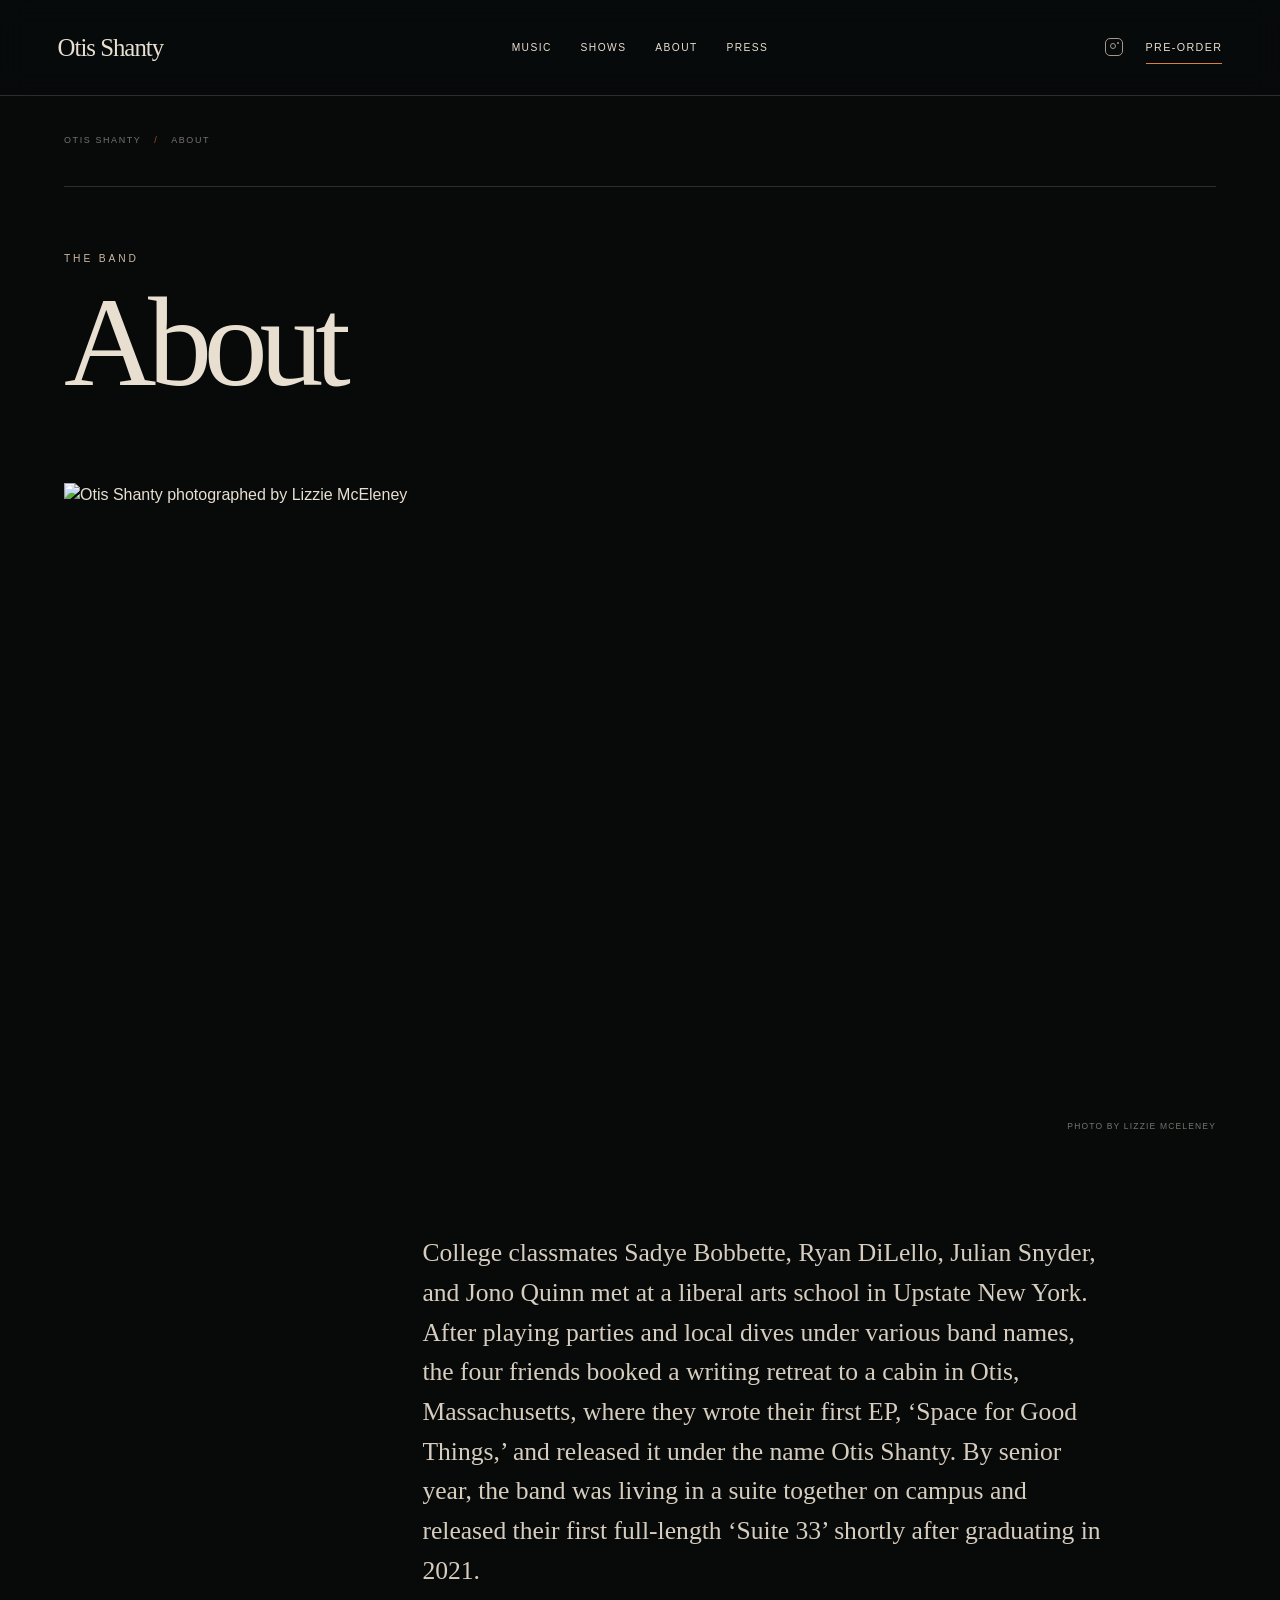
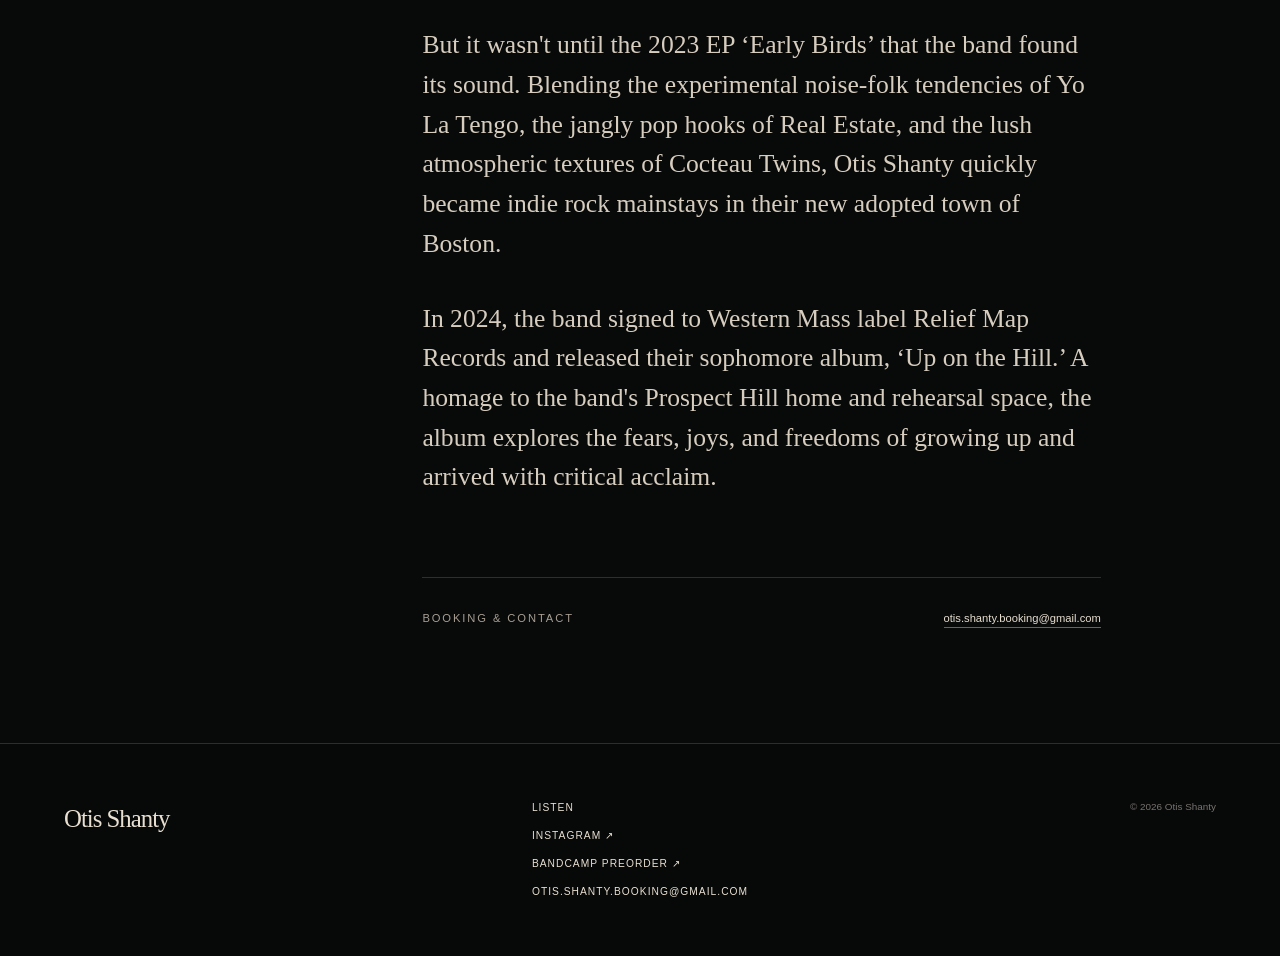
==== commit 8e31ff35: "Fix asset paths for custom domain" ====
--- a/about/index.html
+++ b/about/index.html
@@ -1,2 +1,2 @@
-<!DOCTYPE html><html lang="en"><head><meta charSet="utf-8"/><meta name="viewport" content="width=device-width, initial-scale=1"/><link rel="stylesheet" href="/otis-shanty-pages/_next/static/css/index.DR4LeofQ.css" data-rsc-css-href="/otis-shanty-pages/_next/static/css/index.DR4LeofQ.css" data-precedence="vite-rsc/importer-resources"/><link rel="modulepreload" fetchPriority="low" href="/otis-shanty-pages/_next/static/chunks/index-cni4D26_.js"/><script src="/otis-shanty-pages/_next/static/chunks/rolldown-runtime-C60lm6uB.js" type="module" async=""></script><script src="/otis-shanty-pages/_next/static/chunks/framework-BgSIrAUN.js" type="module" async=""></script><link rel="modulepreload" href="/otis-shanty-pages/_next/static/chunks/layout-segment-context-Bv2goqE6.js" crossorigin=""/><link rel="modulepreload" href="/otis-shanty-pages/_next/static/chunks/SiteChrome-Cmtlme1c.js" crossorigin=""/><link rel="modulepreload" href="/otis-shanty-pages/_next/static/chunks/image-Dmigh-HE.js" crossorigin=""/><title>About — Otis Shanty</title><meta name="description" content="The story of Boston indie rock band Otis Shanty."/><meta property="og:title" content="About — Otis Shanty"/><meta property="og:description" content="The story of Boston indie rock band Otis Shanty."/><meta property="og:image" content="https://oldwhaffle.github.io/otis-shanty-pages/otis-shanty-pages/otis-shanty-red.jpg"/><meta name="twitter:card" content="summary_large_image"/><meta name="twitter:title" content="About — Otis Shanty"/><meta name="twitter:description" content="The story of Boston indie rock band Otis Shanty."/><meta name="twitter:image" content="https://oldwhaffle.github.io/otis-shanty-pages/otis-shanty-pages/otis-shanty-red.jpg"/><script>Object.assign(((self[Symbol.for("vinext.navigationRuntime")]??={bootstrap:{routeManifest:null},functions:{}}).bootstrap.rsc??={rsc:[]}),{params:{},nav:{"pathname":"/otis-shanty-pages/about","searchParams":[]}})</script><link rel="modulepreload" href="/otis-shanty-pages/_next/static/chunks/index-cni4D26_.js" />
-</head><body><a class="skip-link" href="#main-content">Skip to content</a><header class="site-header header-solid"><a class="wordmark" href="/otis-shanty-pages/">Otis Shanty</a><nav aria-label="Primary navigation"><a href="/otis-shanty-pages/music">Music</a><a href="/otis-shanty-pages/shows">Shows</a><a href="/otis-shanty-pages/about">About</a><a href="/otis-shanty-pages/press">Press</a></nav><div class="header-actions"><a class="instagram-icon" href="https://www.instagram.com/otis.shanty/?hl=en" target="_blank" rel="noreferrer" aria-label="Otis Shanty on Instagram" title="Instagram"><span></span></a><a class="preorder-small" href="https://otisshanty.bandcamp.com/album/shadow-of-doubt">Pre-order</a></div><button class="menu-button" type="button" aria-label="Open menu" aria-expanded="false" aria-controls="mobile-navigation"><span></span><span></span></button><div id="mobile-navigation" aria-hidden="true" class="mobile-menu "><a href="/otis-shanty-pages/music">Music</a><a href="/otis-shanty-pages/shows">Shows</a><a href="/otis-shanty-pages/about">About</a><a href="/otis-shanty-pages/press">Press</a><a class="mobile-preorder" href="https://otisshanty.bandcamp.com/album/shadow-of-doubt">Pre-order on Bandcamp ↗</a></div></header><main id="main-content" class="inner-page"><div class="page-kicker">Otis Shanty <span>/</span> <!-- -->About</div><section class="page-title"><p class="eyebrow">The band</p><h1>About</h1></section><figure class="band-photo"><img src="/otis-shanty-pages/otis-shanty-red.jpg" alt="Otis Shanty photographed by Lizzie McEleney" loading="eager" fetchPriority="high" decoding="async" data-nimg="fill" style="position:absolute;inset:0;width:100%;height:100%;object-fit:cover"/><figcaption>Photo by Lizzie McEleney</figcaption></figure><section class="bio"><p>College classmates Sadye Bobbette, Ryan DiLello, Julian Snyder, and Jono Quinn met at a liberal arts school in Upstate New York. After playing parties and local dives under various band names, the four friends booked a writing retreat to a cabin in Otis, Massachusetts, where they wrote their first EP, ‘Space for Good Things,’ and released it under the name Otis Shanty. By senior year, the band was living in a suite together on campus and released their first full-length ‘Suite 33’ shortly after graduating in 2021.</p><p>But it wasn&#x27;t until the 2023 EP ‘Early Birds’ that the band found its sound. Blending the experimental noise-folk tendencies of Yo La Tengo, the jangly pop hooks of Real Estate, and the lush atmospheric textures of Cocteau Twins, Otis Shanty quickly became indie rock mainstays in their new adopted town of Boston.</p><p>In 2024, the band signed to Western Mass label Relief Map Records and released their sophomore album, ‘Up on the Hill.’ A homage to the band&#x27;s Prospect Hill home and rehearsal space, the album explores the fears, joys, and freedoms of growing up and arrived with critical acclaim.</p><aside><span>Booking &amp; contact</span><a href="mailto:otis.shanty.booking@gmail.com">otis.shanty.booking@gmail.com</a></aside></section></main><footer><a class="footer-wordmark" href="/otis-shanty-pages/">Otis Shanty</a><div class="footer-links"><a href="/otis-shanty-pages/music">Listen</a><a href="https://www.instagram.com/otis.shanty/?hl=en" target="_blank" rel="noreferrer">Instagram ↗</a><a href="https://otisshanty.bandcamp.com/album/shadow-of-doubt">Bandcamp preorder ↗</a><a href="mailto:otis.shanty.booking@gmail.com">otis.shanty.booking@gmail.com</a></div><p>© 2026 Otis Shanty</p></footer><script type="application/ld+json">{"@context":"https://schema.org","@type":"MusicGroup","name":"Otis Shanty","genre":"Indie rock","url":"https://oldwhaffle.github.io/otis-shanty-pages","image":"https://oldwhaffle.github.io/otis-shanty-pages/otis-shanty-pages/otis-shanty-red.jpg","sameAs":["https://www.instagram.com/otis.shanty/?hl=en","https://otisshanty.bandcamp.com/album/shadow-of-doubt"],"album":[{"@type":"MusicAlbum","name":"Shadow of Doubt","datePublished":"2026-09-17"},{"@type":"MusicAlbum","name":"Up on the Hill","datePublished":"2024"},{"@type":"MusicAlbum","name":"Early Birds","datePublished":"2023"}]}</script><script type="module" src="/otis-shanty-pages/_next/static/chunks/index-cni4D26_.js" id="_R_" async=""></script><script>((self[Symbol.for("vinext.navigationRuntime")]??={bootstrap:{routeManifest:null},functions:{}}).bootstrap.rsc??={rsc:[]}).rsc.push("2:I[\"48913baa60ea\",[],\"Children\",1]\n")</script><script>((self[Symbol.for("vinext.navigationRuntime")]??={bootstrap:{routeManifest:null},functions:{}}).bootstrap.rsc??={rsc:[]}).rsc.push("3:I[\"0b63d72dce85\",[],\"GlobalErrorBoundary\",1]\n")</script><script>((self[Symbol.for("vinext.navigationRuntime")]??={bootstrap:{routeManifest:null},functions:{}}).bootstrap.rsc??={rsc:[]}).rsc.push("4:I[\"2e7a74b14406\",[],\"default\",1]\n")</script><script>((self[Symbol.for("vinext.navigationRuntime")]??={bootstrap:{routeManifest:null},functions:{}}).bootstrap.rsc??={rsc:[]}).rsc.push("5:I[\"0b63d72dce85\",[],\"ErrorBoundary\",1]\n")</script><script>((self[Symbol.for("vinext.navigationRuntime")]??={bootstrap:{routeManifest:null},functions:{}}).bootstrap.rsc??={rsc:[]}).rsc.push("6:I[\"11960209a8f5\",[],\"LayoutSegmentProvider\",1]\n")</script><script>((self[Symbol.for("vinext.navigationRuntime")]??={bootstrap:{routeManifest:null},functions:{}}).bootstrap.rsc??={rsc:[]}).rsc.push("7:I[\"48913baa60ea\",[],\"Slot\",1]\n")</script><script>((self[Symbol.for("vinext.navigationRuntime")]??={bootstrap:{routeManifest:null},functions:{}}).bootstrap.rsc??={rsc:[]}).rsc.push("8:I[\"787b601c93ac\",[],\"AppRouterScrollTarget\",1]\n")</script><script>((self[Symbol.for("vinext.navigationRuntime")]??={bootstrap:{routeManifest:null},functions:{}}).bootstrap.rsc??={rsc:[]}).rsc.push("9:I[\"0b63d72dce85\",[],\"RedirectBoundary\",1]\n")</script><script>((self[Symbol.for("vinext.navigationRuntime")]??={bootstrap:{routeManifest:null},functions:{}}).bootstrap.rsc??={rsc:[]}).rsc.push(":HL[\"/otis-shanty-pages/_next/static/css/index.DR4LeofQ.css\",\"style\"     ]\n")</script><script>((self[Symbol.for("vinext.navigationRuntime")]??={bootstrap:{routeManifest:null},functions:{}}).bootstrap.rsc??={rsc:[]}).rsc.push("0:{\"__route\":\"route:/otis-shanty-pages/about\",\"__interceptionContext\":null,\"__layoutIds\":[\"layout:/\"],\"__rootLayout\":\"/\",\"__sourcePage\":\"/otis-shanty-pages/about/page\",\"page:/otis-shanty-pages/about\":\"$L1\",\"layout:/\":[[[[\"$\",\"link\",\"css:/otis-shanty-pages/_next/static/css/index.DR4LeofQ.css\",{\"rel\":\"stylesheet\",\"precedence\":\"vite-rsc/importer-resources\",\"href\":\"/otis-shanty-pages/_next/static/css/index.DR4LeofQ.css\",\"data-rsc-css-href\":\"/otis-shanty-pages/_next/static/css/index.DR4LeofQ.css\"}],\"$undefined\"],[\"$\",\"html\",null,{\"lang\":\"en\",\"children\":[\"$\",\"body\",null,{\"children\":[[\"$\",\"$L2\",null,{}],[\"$\",\"script\",null,{\"type\":\"application/ld+json\",\"dangerouslySetInnerHTML\":{\"__html\":\"{\\\"@context\\\":\\\"https://schema.org\\\",\\\"@type\\\":\\\"MusicGroup\\\",\\\"name\\\":\\\"Otis Shanty\\\",\\\"genre\\\":\\\"Indie rock\\\",\\\"url\\\":\\\"https://oldwhaffle.github.io/otis-shanty-pages\\\",\\\"image\\\":\\\"https://oldwhaffle.github.io/otis-shanty-pages/otis-shanty-pages/otis-shanty-red.jpg\\\",\\\"sameAs\\\":[\\\"https://www.instagram.com/otis.shanty/?hl=en\\\",\\\"https://otisshanty.bandcamp.com/album/shadow-of-doubt\\\"],\\\"album\\\":[{\\\"@type\\\":\\\"MusicAlbum\\\",\\\"name\\\":\\\"Shadow of Doubt\\\",\\\"datePublished\\\":\\\"2026-09-17\\\"},{\\\"@type\\\":\\\"MusicAlbum\\\",\\\"name\\\":\\\"Up on the Hill\\\",\\\"datePublished\\\":\\\"2024\\\"},{\\\"@type\\\":\\\"MusicAlbum\\\",\\\"name\\\":\\\"Early Birds\\\",\\\"datePublished\\\":\\\"2023\\\"}]}\"}}]]}]}]],null],\"route:/otis-shanty-pages/about\":[[[\"$\",\"meta\",null,{\"charSet\":\"utf-8\"}],[[\"$\",\"title\",\"0\",{\"children\":\"About — Otis Shanty\"}],[\"$\",\"meta\",\"1\",{\"name\":\"description\",\"content\":\"The story of Boston indie rock band Otis Shanty.\"}],[\"$\",\"meta\",\"2\",{\"property\":\"og:title\",\"content\":\"About — Otis Shanty\"}],[\"$\",\"meta\",\"3\",{\"property\":\"og:description\",\"content\":\"The story of Boston indie rock band Otis Shanty.\"}],[\"$\",\"meta\",\"4\",{\"property\":\"og:image\",\"content\":\"https://oldwhaffle.github.io/otis-shanty-pages/otis-shanty-pages/otis-shanty-red.jpg\"}],[\"$\",\"meta\",\"5\",{\"name\":\"twitter:card\",\"content\":\"summary_large_image\"}],[\"$\",\"meta\",\"6\",{\"name\":\"twitter:title\",\"content\":\"About — Otis Shanty\"}],[\"$\",\"meta\",\"7\",{\"name\":\"twitter:description\",\"content\":\"The story of Boston indie rock band Otis Shanty.\"}],[\"$\",\"meta\",\"8\",{\"name\":\"twitter:image\",\"content\":\"https://oldwhaffle.github.io/otis-shanty-pages/otis-shanty-pages/otis-shanty-red.jpg\"}]],[[\"$\",\"meta\",\"0\",{\"name\":\"viewport\",\"content\":\"width=device-width, initial-scale=1\"}]]],[\"$\",\"$L3\",null,{\"fallback\":\"$4\",\"children\":[\"$\",\"$L5\",null,{\"fallback\":\"$4\",\"children\":[\"$\",\"$L6\",null,{\"providerId\":\"layout:/\",\"segmentMap\":{\"children\":[\"about\"]},\"children\":[\"$\",\"$L7\",null,{\"id\":\"layout:/\",\"parallelSlots\":\"$undefined\",\"children\":[\"$\",\"$L8\",null,{\"children\":[\"$\",\"$L9\",null,{\"children\":[[\"$\",\"$L6\",null,{\"providerId\":\"page:/otis-shanty-pages/about\",\"segmentMap\":{\"children\":[\"__PAGE__\"]},\"children\":[\"$\",\"$L7\",null,{\"id\":\"page:/otis-shanty-pages/about\"}]}],null]}]}]}]}]}]}],null,null],\"__layoutFlags\":{\"layout:/\":\"s\"},\"__artifactCompatibility\":{\"schemaVersion\":1,\"graphVersion\":\"app-route-graph:5d73bdb41b200fd7\",\"deploymentVersion\":\"6ab470e7-930e-4899-9899-7eb606e21dcf\",\"appElementsSchemaVersion\":1,\"rscPayloadSchemaVersion\":1,\"rootBoundaryId\":\"/\",\"renderEpoch\":null},\"__renderObservation\":{\"schemaVersion\":1,\"output\":{\"kind\":\"app-rsc\",\"mountedSlotsFingerprint\":null,\"renderEpoch\":null,\"rootBoundaryId\":\"/\",\"routeId\":\"route:/otis-shanty-pages/about\"},\"completeness\":\"partial\",\"boundaryOutcome\":{\"kind\":\"unknown\"},\"requestApis\":[{\"kind\":\"connection\",\"status\":\"unknown\"},{\"kind\":\"cookies\",\"status\":\"unknown\"},{\"kind\":\"draftMode\",\"status\":\"unknown\"},{\"kind\":\"headers\",\"status\":\"unknown\"},{\"kind\":\"params\",\"status\":\"unknown\"},{\"kind\":\"searchParams\",\"status\":\"unknown\"}],\"dynamicFetches\":[],\"cacheTags\":[\"/otis-shanty-pages/about\",\"_N_T_/otis-shanty-pages/about\",\"_N_T_/otis-shanty-pages/about/layout\",\"_N_T_/otis-shanty-pages/about/page\",\"_N_T_/layout\"],\"pathTags\":[\"/otis-shanty-pages/about\"],\"cacheability\":\"unknown\",\"downgrade\":{\"target\":\"freshRender\",\"reasons\":[{\"code\":\"CP_DOWNGRADE_CACHEABILITY_UNKNOWN\",\"target\":\"freshRender\"},{\"code\":\"CP_DOWNGRADE_INCOMPLETE_OBSERVATION\",\"completeness\":\"partial\",\"target\":\"freshRender\"},{\"code\":\"CP_DOWNGRADE_UNKNOWN_REQUEST_API\",\"requestApi\":\"connection\",\"target\":\"freshRender\"},{\"code\":\"CP_DOWNGRADE_UNKNOWN_REQUEST_API\",\"requestApi\":\"cookies\",\"target\":\"freshRender\"},{\"code\":\"CP_DOWNGRADE_UNKNOWN_REQUEST_API\",\"requestApi\":\"draftMode\",\"target\":\"freshRender\"},{\"code\":\"CP_DOWNGRADE_UNKNOWN_REQUEST_API\",\"requestApi\":\"headers\",\"target\":\"freshRender\"},{\"code\":\"CP_DOWNGRADE_UNKNOWN_REQUEST_API\",\"requestApi\":\"params\",\"target\":\"freshRender\"},{\"code\":\"CP_DOWNGRADE_UNKNOWN_REQUEST_API\",\"requestApi\":\"searchParams\",\"target\":\"freshRender\"}],\"fallback\":{\"kind\":\"breakerFallback\",\"code\":\"CP_PRIVATE_DYNAMIC_DOWNGRADE\",\"mode\":\"renderFresh\",\"scope\":\"affectedOutput\",\"fields\":{\"reasonCodes\":[\"CP_DOWNGRADE_CACHEABILITY_UNKNOWN\",\"CP_DOWNGRADE_INCOMPLETE_OBSERVATION\",\"CP_DOWNGRADE_UNKNOWN_REQUEST_API\",\"CP_DOWNGRADE_UNKNOWN_REQUEST_API\",\"CP_DOWNGRADE_UNKNOWN_REQUEST_API\",\"CP_DOWNGRADE_UNKNOWN_REQUEST_API\",\"CP_DOWNGRADE_UNKNOWN_REQUEST_API\",\"CP_DOWNGRADE_UNKNOWN_REQUEST_API\"],\"target\":\"freshRender\"}},\"isPublicCacheCandidate\":false}}}\n")</script><script>((self[Symbol.for("vinext.navigationRuntime")]??={bootstrap:{routeManifest:null},functions:{}}).bootstrap.rsc??={rsc:[]}).rsc.push("a:I[\"04dff15fd24a\",[],\"PageShell\",1]\n")</script><script>((self[Symbol.for("vinext.navigationRuntime")]??={bootstrap:{routeManifest:null},functions:{}}).bootstrap.rsc??={rsc:[]}).rsc.push("b:I[\"9fb86276be8f\",[],\"default\",1]\n")</script><script>((self[Symbol.for("vinext.navigationRuntime")]??={bootstrap:{routeManifest:null},functions:{}}).bootstrap.rsc??={rsc:[]}).rsc.push("1:[\"$\",\"$La\",null,{\"label\":\"About\",\"children\":[[\"$\",\"section\",null,{\"className\":\"page-title\",\"children\":[[\"$\",\"p\",null,{\"className\":\"eyebrow\",\"children\":\"The band\"}],[\"$\",\"h1\",null,{\"children\":\"About\"}]]}],[\"$\",\"figure\",null,{\"className\":\"band-photo\",\"children\":[[\"$\",\"$Lb\",null,{\"src\":\"/otis-shanty-pages/otis-shanty-red.jpg\",\"alt\":\"Otis Shanty photographed by Lizzie McEleney\",\"fill\":true,\"priority\":true,\"sizes\":\"100vw\"}],[\"$\",\"figcaption\",null,{\"children\":\"Photo by Lizzie McEleney\"}]]}],[\"$\",\"section\",null,{\"className\":\"bio\",\"children\":[[\"$\",\"p\",null,{\"children\":\"College classmates Sadye Bobbette, Ryan DiLello, Julian Snyder, and Jono Quinn met at a liberal arts school in Upstate New York. After playing parties and local dives under various band names, the four friends booked a writing retreat to a cabin in Otis, Massachusetts, where they wrote their first EP, ‘Space for Good Things,’ and released it under the name Otis Shanty. By senior year, the band was living in a suite together on campus and released their first full-length ‘Suite 33’ shortly after graduating in 2021.\"}],[\"$\",\"p\",null,{\"children\":\"But it wasn't until the 2023 EP ‘Early Birds’ that the band found its sound. Blending the experimental noise-folk tendencies of Yo La Tengo, the jangly pop hooks of Real Estate, and the lush atmospheric textures of Cocteau Twins, Otis Shanty quickly became indie rock mainstays in their new adopted town of Boston.\"}],[\"$\",\"p\",null,{\"children\":\"In 2024, the band signed to Western Mass label Relief Map Records and released their sophomore album, ‘Up on the Hill.’ A homage to the band's Prospect Hill home and rehearsal space, the album explores the fears, joys, and freedoms of growing up and arrived with critical acclaim.\"}],[\"$\",\"aside\",null,{\"children\":[[\"$\",\"span\",null,{\"children\":\"Booking \u0026 contact\"}],[\"$\",\"a\",null,{\"href\":\"mailto:otis.shanty.booking@gmail.com\",\"children\":\"otis.shanty.booking@gmail.com\"}]]}]]}]]}]\n")</script><script>Object.assign(((self[Symbol.for("vinext.navigationRuntime")]??={bootstrap:{routeManifest:null},functions:{}}).bootstrap.rsc??={rsc:[]}),{"initialCacheKind":"static"});((self[Symbol.for("vinext.navigationRuntime")]??={bootstrap:{routeManifest:null},functions:{}}).bootstrap.rsc??={rsc:[]}).done=true</script></body></html>+<!DOCTYPE html><html lang="en"><head><meta charSet="utf-8"/><meta name="viewport" content="width=device-width, initial-scale=1"/><link rel="stylesheet" href="/_next/static/css/index.DR4LeofQ.css" data-rsc-css-href="/_next/static/css/index.DR4LeofQ.css" data-precedence="vite-rsc/importer-resources"/><link rel="modulepreload" fetchPriority="low" href="/_next/static/chunks/index-cni4D26_.js"/><script src="/_next/static/chunks/rolldown-runtime-C60lm6uB.js" type="module" async=""></script><script src="/_next/static/chunks/framework-BgSIrAUN.js" type="module" async=""></script><link rel="modulepreload" href="/_next/static/chunks/layout-segment-context-Bv2goqE6.js" crossorigin=""/><link rel="modulepreload" href="/_next/static/chunks/SiteChrome-Cmtlme1c.js" crossorigin=""/><link rel="modulepreload" href="/_next/static/chunks/image-Dmigh-HE.js" crossorigin=""/><title>About — Otis Shanty</title><meta name="description" content="The story of Boston indie rock band Otis Shanty."/><meta property="og:title" content="About — Otis Shanty"/><meta property="og:description" content="The story of Boston indie rock band Otis Shanty."/><meta property="og:image" content="https://www.otisshanty.com/otis-shanty-red.jpg"/><meta name="twitter:card" content="summary_large_image"/><meta name="twitter:title" content="About — Otis Shanty"/><meta name="twitter:description" content="The story of Boston indie rock band Otis Shanty."/><meta name="twitter:image" content="https://www.otisshanty.com/otis-shanty-red.jpg"/><script>Object.assign(((self[Symbol.for("vinext.navigationRuntime")]??={bootstrap:{routeManifest:null},functions:{}}).bootstrap.rsc??={rsc:[]}),{params:{},nav:{"pathname":"/about","searchParams":[]}})</script><link rel="modulepreload" href="/_next/static/chunks/index-cni4D26_.js" />
+</head><body><a class="skip-link" href="#main-content">Skip to content</a><header class="site-header header-solid"><a class="wordmark" href="/">Otis Shanty</a><nav aria-label="Primary navigation"><a href="/music">Music</a><a href="/shows">Shows</a><a href="/about">About</a><a href="/press">Press</a></nav><div class="header-actions"><a class="instagram-icon" href="https://www.instagram.com/otis.shanty/?hl=en" target="_blank" rel="noreferrer" aria-label="Otis Shanty on Instagram" title="Instagram"><span></span></a><a class="preorder-small" href="https://otisshanty.bandcamp.com/album/shadow-of-doubt">Pre-order</a></div><button class="menu-button" type="button" aria-label="Open menu" aria-expanded="false" aria-controls="mobile-navigation"><span></span><span></span></button><div id="mobile-navigation" aria-hidden="true" class="mobile-menu "><a href="/music">Music</a><a href="/shows">Shows</a><a href="/about">About</a><a href="/press">Press</a><a class="mobile-preorder" href="https://otisshanty.bandcamp.com/album/shadow-of-doubt">Pre-order on Bandcamp ↗</a></div></header><main id="main-content" class="inner-page"><div class="page-kicker">Otis Shanty <span>/</span> <!-- -->About</div><section class="page-title"><p class="eyebrow">The band</p><h1>About</h1></section><figure class="band-photo"><img src="/otis-shanty-red.jpg" alt="Otis Shanty photographed by Lizzie McEleney" loading="eager" fetchPriority="high" decoding="async" data-nimg="fill" style="position:absolute;inset:0;width:100%;height:100%;object-fit:cover"/><figcaption>Photo by Lizzie McEleney</figcaption></figure><section class="bio"><p>College classmates Sadye Bobbette, Ryan DiLello, Julian Snyder, and Jono Quinn met at a liberal arts school in Upstate New York. After playing parties and local dives under various band names, the four friends booked a writing retreat to a cabin in Otis, Massachusetts, where they wrote their first EP, ‘Space for Good Things,’ and released it under the name Otis Shanty. By senior year, the band was living in a suite together on campus and released their first full-length ‘Suite 33’ shortly after graduating in 2021.</p><p>But it wasn&#x27;t until the 2023 EP ‘Early Birds’ that the band found its sound. Blending the experimental noise-folk tendencies of Yo La Tengo, the jangly pop hooks of Real Estate, and the lush atmospheric textures of Cocteau Twins, Otis Shanty quickly became indie rock mainstays in their new adopted town of Boston.</p><p>In 2024, the band signed to Western Mass label Relief Map Records and released their sophomore album, ‘Up on the Hill.’ A homage to the band&#x27;s Prospect Hill home and rehearsal space, the album explores the fears, joys, and freedoms of growing up and arrived with critical acclaim.</p><aside><span>Booking &amp; contact</span><a href="mailto:otis.shanty.booking@gmail.com">otis.shanty.booking@gmail.com</a></aside></section></main><footer><a class="footer-wordmark" href="/">Otis Shanty</a><div class="footer-links"><a href="/music">Listen</a><a href="https://www.instagram.com/otis.shanty/?hl=en" target="_blank" rel="noreferrer">Instagram ↗</a><a href="https://otisshanty.bandcamp.com/album/shadow-of-doubt">Bandcamp preorder ↗</a><a href="mailto:otis.shanty.booking@gmail.com">otis.shanty.booking@gmail.com</a></div><p>© 2026 Otis Shanty</p></footer><script type="application/ld+json">{"@context":"https://schema.org","@type":"MusicGroup","name":"Otis Shanty","genre":"Indie rock","url":"https://www.otisshanty.com","image":"https://www.otisshanty.com/otis-shanty-red.jpg","sameAs":["https://www.instagram.com/otis.shanty/?hl=en","https://otisshanty.bandcamp.com/album/shadow-of-doubt"],"album":[{"@type":"MusicAlbum","name":"Shadow of Doubt","datePublished":"2026-09-17"},{"@type":"MusicAlbum","name":"Up on the Hill","datePublished":"2024"},{"@type":"MusicAlbum","name":"Early Birds","datePublished":"2023"}]}</script><script type="module" src="/_next/static/chunks/index-cni4D26_.js" id="_R_" async=""></script><script>((self[Symbol.for("vinext.navigationRuntime")]??={bootstrap:{routeManifest:null},functions:{}}).bootstrap.rsc??={rsc:[]}).rsc.push("2:I[\"48913baa60ea\",[],\"Children\",1]\n")</script><script>((self[Symbol.for("vinext.navigationRuntime")]??={bootstrap:{routeManifest:null},functions:{}}).bootstrap.rsc??={rsc:[]}).rsc.push("3:I[\"0b63d72dce85\",[],\"GlobalErrorBoundary\",1]\n")</script><script>((self[Symbol.for("vinext.navigationRuntime")]??={bootstrap:{routeManifest:null},functions:{}}).bootstrap.rsc??={rsc:[]}).rsc.push("4:I[\"2e7a74b14406\",[],\"default\",1]\n")</script><script>((self[Symbol.for("vinext.navigationRuntime")]??={bootstrap:{routeManifest:null},functions:{}}).bootstrap.rsc??={rsc:[]}).rsc.push("5:I[\"0b63d72dce85\",[],\"ErrorBoundary\",1]\n")</script><script>((self[Symbol.for("vinext.navigationRuntime")]??={bootstrap:{routeManifest:null},functions:{}}).bootstrap.rsc??={rsc:[]}).rsc.push("6:I[\"11960209a8f5\",[],\"LayoutSegmentProvider\",1]\n")</script><script>((self[Symbol.for("vinext.navigationRuntime")]??={bootstrap:{routeManifest:null},functions:{}}).bootstrap.rsc??={rsc:[]}).rsc.push("7:I[\"48913baa60ea\",[],\"Slot\",1]\n")</script><script>((self[Symbol.for("vinext.navigationRuntime")]??={bootstrap:{routeManifest:null},functions:{}}).bootstrap.rsc??={rsc:[]}).rsc.push("8:I[\"787b601c93ac\",[],\"AppRouterScrollTarget\",1]\n")</script><script>((self[Symbol.for("vinext.navigationRuntime")]??={bootstrap:{routeManifest:null},functions:{}}).bootstrap.rsc??={rsc:[]}).rsc.push("9:I[\"0b63d72dce85\",[],\"RedirectBoundary\",1]\n")</script><script>((self[Symbol.for("vinext.navigationRuntime")]??={bootstrap:{routeManifest:null},functions:{}}).bootstrap.rsc??={rsc:[]}).rsc.push(":HL[\"/_next/static/css/index.DR4LeofQ.css\",\"style\"     ]\n")</script><script>((self[Symbol.for("vinext.navigationRuntime")]??={bootstrap:{routeManifest:null},functions:{}}).bootstrap.rsc??={rsc:[]}).rsc.push("0:{\"__route\":\"route:/about\",\"__interceptionContext\":null,\"__layoutIds\":[\"layout:/\"],\"__rootLayout\":\"/\",\"__sourcePage\":\"/about/page\",\"page:/about\":\"$L1\",\"layout:/\":[[[[\"$\",\"link\",\"css:/_next/static/css/index.DR4LeofQ.css\",{\"rel\":\"stylesheet\",\"precedence\":\"vite-rsc/importer-resources\",\"href\":\"/_next/static/css/index.DR4LeofQ.css\",\"data-rsc-css-href\":\"/_next/static/css/index.DR4LeofQ.css\"}],\"$undefined\"],[\"$\",\"html\",null,{\"lang\":\"en\",\"children\":[\"$\",\"body\",null,{\"children\":[[\"$\",\"$L2\",null,{}],[\"$\",\"script\",null,{\"type\":\"application/ld+json\",\"dangerouslySetInnerHTML\":{\"__html\":\"{\\\"@context\\\":\\\"https://schema.org\\\",\\\"@type\\\":\\\"MusicGroup\\\",\\\"name\\\":\\\"Otis Shanty\\\",\\\"genre\\\":\\\"Indie rock\\\",\\\"url\\\":\\\"https://www.otisshanty.com\\\",\\\"image\\\":\\\"https://www.otisshanty.com/otis-shanty-red.jpg\\\",\\\"sameAs\\\":[\\\"https://www.instagram.com/otis.shanty/?hl=en\\\",\\\"https://otisshanty.bandcamp.com/album/shadow-of-doubt\\\"],\\\"album\\\":[{\\\"@type\\\":\\\"MusicAlbum\\\",\\\"name\\\":\\\"Shadow of Doubt\\\",\\\"datePublished\\\":\\\"2026-09-17\\\"},{\\\"@type\\\":\\\"MusicAlbum\\\",\\\"name\\\":\\\"Up on the Hill\\\",\\\"datePublished\\\":\\\"2024\\\"},{\\\"@type\\\":\\\"MusicAlbum\\\",\\\"name\\\":\\\"Early Birds\\\",\\\"datePublished\\\":\\\"2023\\\"}]}\"}}]]}]}]],null],\"route:/about\":[[[\"$\",\"meta\",null,{\"charSet\":\"utf-8\"}],[[\"$\",\"title\",\"0\",{\"children\":\"About — Otis Shanty\"}],[\"$\",\"meta\",\"1\",{\"name\":\"description\",\"content\":\"The story of Boston indie rock band Otis Shanty.\"}],[\"$\",\"meta\",\"2\",{\"property\":\"og:title\",\"content\":\"About — Otis Shanty\"}],[\"$\",\"meta\",\"3\",{\"property\":\"og:description\",\"content\":\"The story of Boston indie rock band Otis Shanty.\"}],[\"$\",\"meta\",\"4\",{\"property\":\"og:image\",\"content\":\"https://www.otisshanty.com/otis-shanty-red.jpg\"}],[\"$\",\"meta\",\"5\",{\"name\":\"twitter:card\",\"content\":\"summary_large_image\"}],[\"$\",\"meta\",\"6\",{\"name\":\"twitter:title\",\"content\":\"About — Otis Shanty\"}],[\"$\",\"meta\",\"7\",{\"name\":\"twitter:description\",\"content\":\"The story of Boston indie rock band Otis Shanty.\"}],[\"$\",\"meta\",\"8\",{\"name\":\"twitter:image\",\"content\":\"https://www.otisshanty.com/otis-shanty-red.jpg\"}]],[[\"$\",\"meta\",\"0\",{\"name\":\"viewport\",\"content\":\"width=device-width, initial-scale=1\"}]]],[\"$\",\"$L3\",null,{\"fallback\":\"$4\",\"children\":[\"$\",\"$L5\",null,{\"fallback\":\"$4\",\"children\":[\"$\",\"$L6\",null,{\"providerId\":\"layout:/\",\"segmentMap\":{\"children\":[\"about\"]},\"children\":[\"$\",\"$L7\",null,{\"id\":\"layout:/\",\"parallelSlots\":\"$undefined\",\"children\":[\"$\",\"$L8\",null,{\"children\":[\"$\",\"$L9\",null,{\"children\":[[\"$\",\"$L6\",null,{\"providerId\":\"page:/about\",\"segmentMap\":{\"children\":[\"__PAGE__\"]},\"children\":[\"$\",\"$L7\",null,{\"id\":\"page:/about\"}]}],null]}]}]}]}]}]}],null,null],\"__layoutFlags\":{\"layout:/\":\"s\"},\"__artifactCompatibility\":{\"schemaVersion\":1,\"graphVersion\":\"app-route-graph:5d73bdb41b200fd7\",\"deploymentVersion\":\"6ab470e7-930e-4899-9899-7eb606e21dcf\",\"appElementsSchemaVersion\":1,\"rscPayloadSchemaVersion\":1,\"rootBoundaryId\":\"/\",\"renderEpoch\":null},\"__renderObservation\":{\"schemaVersion\":1,\"output\":{\"kind\":\"app-rsc\",\"mountedSlotsFingerprint\":null,\"renderEpoch\":null,\"rootBoundaryId\":\"/\",\"routeId\":\"route:/about\"},\"completeness\":\"partial\",\"boundaryOutcome\":{\"kind\":\"unknown\"},\"requestApis\":[{\"kind\":\"connection\",\"status\":\"unknown\"},{\"kind\":\"cookies\",\"status\":\"unknown\"},{\"kind\":\"draftMode\",\"status\":\"unknown\"},{\"kind\":\"headers\",\"status\":\"unknown\"},{\"kind\":\"params\",\"status\":\"unknown\"},{\"kind\":\"searchParams\",\"status\":\"unknown\"}],\"dynamicFetches\":[],\"cacheTags\":[\"/about\",\"_N_T_/about\",\"_N_T_/about/layout\",\"_N_T_/about/page\",\"_N_T_/layout\"],\"pathTags\":[\"/about\"],\"cacheability\":\"unknown\",\"downgrade\":{\"target\":\"freshRender\",\"reasons\":[{\"code\":\"CP_DOWNGRADE_CACHEABILITY_UNKNOWN\",\"target\":\"freshRender\"},{\"code\":\"CP_DOWNGRADE_INCOMPLETE_OBSERVATION\",\"completeness\":\"partial\",\"target\":\"freshRender\"},{\"code\":\"CP_DOWNGRADE_UNKNOWN_REQUEST_API\",\"requestApi\":\"connection\",\"target\":\"freshRender\"},{\"code\":\"CP_DOWNGRADE_UNKNOWN_REQUEST_API\",\"requestApi\":\"cookies\",\"target\":\"freshRender\"},{\"code\":\"CP_DOWNGRADE_UNKNOWN_REQUEST_API\",\"requestApi\":\"draftMode\",\"target\":\"freshRender\"},{\"code\":\"CP_DOWNGRADE_UNKNOWN_REQUEST_API\",\"requestApi\":\"headers\",\"target\":\"freshRender\"},{\"code\":\"CP_DOWNGRADE_UNKNOWN_REQUEST_API\",\"requestApi\":\"params\",\"target\":\"freshRender\"},{\"code\":\"CP_DOWNGRADE_UNKNOWN_REQUEST_API\",\"requestApi\":\"searchParams\",\"target\":\"freshRender\"}],\"fallback\":{\"kind\":\"breakerFallback\",\"code\":\"CP_PRIVATE_DYNAMIC_DOWNGRADE\",\"mode\":\"renderFresh\",\"scope\":\"affectedOutput\",\"fields\":{\"reasonCodes\":[\"CP_DOWNGRADE_CACHEABILITY_UNKNOWN\",\"CP_DOWNGRADE_INCOMPLETE_OBSERVATION\",\"CP_DOWNGRADE_UNKNOWN_REQUEST_API\",\"CP_DOWNGRADE_UNKNOWN_REQUEST_API\",\"CP_DOWNGRADE_UNKNOWN_REQUEST_API\",\"CP_DOWNGRADE_UNKNOWN_REQUEST_API\",\"CP_DOWNGRADE_UNKNOWN_REQUEST_API\",\"CP_DOWNGRADE_UNKNOWN_REQUEST_API\"],\"target\":\"freshRender\"}},\"isPublicCacheCandidate\":false}}}\n")</script><script>((self[Symbol.for("vinext.navigationRuntime")]??={bootstrap:{routeManifest:null},functions:{}}).bootstrap.rsc??={rsc:[]}).rsc.push("a:I[\"04dff15fd24a\",[],\"PageShell\",1]\n")</script><script>((self[Symbol.for("vinext.navigationRuntime")]??={bootstrap:{routeManifest:null},functions:{}}).bootstrap.rsc??={rsc:[]}).rsc.push("b:I[\"9fb86276be8f\",[],\"default\",1]\n")</script><script>((self[Symbol.for("vinext.navigationRuntime")]??={bootstrap:{routeManifest:null},functions:{}}).bootstrap.rsc??={rsc:[]}).rsc.push("1:[\"$\",\"$La\",null,{\"label\":\"About\",\"children\":[[\"$\",\"section\",null,{\"className\":\"page-title\",\"children\":[[\"$\",\"p\",null,{\"className\":\"eyebrow\",\"children\":\"The band\"}],[\"$\",\"h1\",null,{\"children\":\"About\"}]]}],[\"$\",\"figure\",null,{\"className\":\"band-photo\",\"children\":[[\"$\",\"$Lb\",null,{\"src\":\"/otis-shanty-red.jpg\",\"alt\":\"Otis Shanty photographed by Lizzie McEleney\",\"fill\":true,\"priority\":true,\"sizes\":\"100vw\"}],[\"$\",\"figcaption\",null,{\"children\":\"Photo by Lizzie McEleney\"}]]}],[\"$\",\"section\",null,{\"className\":\"bio\",\"children\":[[\"$\",\"p\",null,{\"children\":\"College classmates Sadye Bobbette, Ryan DiLello, Julian Snyder, and Jono Quinn met at a liberal arts school in Upstate New York. After playing parties and local dives under various band names, the four friends booked a writing retreat to a cabin in Otis, Massachusetts, where they wrote their first EP, ‘Space for Good Things,’ and released it under the name Otis Shanty. By senior year, the band was living in a suite together on campus and released their first full-length ‘Suite 33’ shortly after graduating in 2021.\"}],[\"$\",\"p\",null,{\"children\":\"But it wasn't until the 2023 EP ‘Early Birds’ that the band found its sound. Blending the experimental noise-folk tendencies of Yo La Tengo, the jangly pop hooks of Real Estate, and the lush atmospheric textures of Cocteau Twins, Otis Shanty quickly became indie rock mainstays in their new adopted town of Boston.\"}],[\"$\",\"p\",null,{\"children\":\"In 2024, the band signed to Western Mass label Relief Map Records and released their sophomore album, ‘Up on the Hill.’ A homage to the band's Prospect Hill home and rehearsal space, the album explores the fears, joys, and freedoms of growing up and arrived with critical acclaim.\"}],[\"$\",\"aside\",null,{\"children\":[[\"$\",\"span\",null,{\"children\":\"Booking \u0026 contact\"}],[\"$\",\"a\",null,{\"href\":\"mailto:otis.shanty.booking@gmail.com\",\"children\":\"otis.shanty.booking@gmail.com\"}]]}]]}]]}]\n")</script><script>Object.assign(((self[Symbol.for("vinext.navigationRuntime")]??={bootstrap:{routeManifest:null},functions:{}}).bootstrap.rsc??={rsc:[]}),{"initialCacheKind":"static"});((self[Symbol.for("vinext.navigationRuntime")]??={bootstrap:{routeManifest:null},functions:{}}).bootstrap.rsc??={rsc:[]}).done=true</script></body></html>
--- a/_next/static/css/index.DR4LeofQ.css
+++ b/_next/static/css/index.DR4LeofQ.css
@@ -0,0 +1,2 @@
+/*! tailwindcss v4.2.1 | MIT License | https://tailwindcss.com */
+@layer theme{:root,:host{--font-sans:ui-sans-serif, system-ui, sans-serif, "Apple Color Emoji", "Segoe UI Emoji", "Segoe UI Symbol", "Noto Color Emoji";--font-mono:ui-monospace, SFMono-Regular, Menlo, Monaco, Consolas, "Liberation Mono", "Courier New", monospace;--spacing:.25rem;--default-font-family:var(--font-sans);--default-mono-font-family:var(--font-mono)}}@layer base{*,:after,:before{box-sizing:border-box;border:0 solid;margin:0;padding:0}::backdrop{box-sizing:border-box;border:0 solid;margin:0;padding:0}::file-selector-button{box-sizing:border-box;border:0 solid;margin:0;padding:0}html,:host{-webkit-text-size-adjust:100%;tab-size:4;line-height:1.5;font-family:var(--default-font-family,ui-sans-serif, system-ui, sans-serif, "Apple Color Emoji", "Segoe UI Emoji", "Segoe UI Symbol", "Noto Color Emoji");font-feature-settings:var(--default-font-feature-settings,normal);font-variation-settings:var(--default-font-variation-settings,normal);-webkit-tap-highlight-color:transparent}hr{height:0;color:inherit;border-top-width:1px}abbr:where([title]){-webkit-text-decoration:underline dotted;text-decoration:underline dotted}h1,h2,h3,h4,h5,h6{font-size:inherit;font-weight:inherit}a{color:inherit;-webkit-text-decoration:inherit;-webkit-text-decoration:inherit;-webkit-text-decoration:inherit;-webkit-text-decoration:inherit;text-decoration:inherit}b,strong{font-weight:bolder}code,kbd,samp,pre{font-family:var(--default-mono-font-family,ui-monospace, SFMono-Regular, Menlo, Monaco, Consolas, "Liberation Mono", "Courier New", monospace);font-feature-settings:var(--default-mono-font-feature-settings,normal);font-variation-settings:var(--default-mono-font-variation-settings,normal);font-size:1em}small{font-size:80%}sub,sup{vertical-align:baseline;font-size:75%;line-height:0;position:relative}sub{bottom:-.25em}sup{top:-.5em}table{text-indent:0;border-color:inherit;border-collapse:collapse}:-moz-focusring{outline:auto}progress{vertical-align:baseline}summary{display:list-item}ol,ul,menu{list-style:none}img,svg,video,canvas,audio,iframe,embed,object{vertical-align:middle;display:block}img,video{max-width:100%;height:auto}button,input,select,optgroup,textarea{font:inherit;font-feature-settings:inherit;font-variation-settings:inherit;letter-spacing:inherit;color:inherit;opacity:1;background-color:#0000;border-radius:0}::file-selector-button{font:inherit;font-feature-settings:inherit;font-variation-settings:inherit;letter-spacing:inherit;color:inherit;opacity:1;background-color:#0000;border-radius:0}:where(select:is([multiple],[size])) optgroup{font-weight:bolder}:where(select:is([multiple],[size])) optgroup option{padding-inline-start:20px}::file-selector-button{margin-inline-end:4px}::placeholder{opacity:1}@supports (not ((-webkit-appearance:-apple-pay-button))) or (contain-intrinsic-size:1px){::placeholder{color:currentColor}@supports (color:color-mix(in lab, red, red)){::placeholder{color:color-mix(in oklab, currentcolor 50%, transparent)}}}textarea{resize:vertical}::-webkit-search-decoration{-webkit-appearance:none}::-webkit-date-and-time-value{min-height:1lh;text-align:inherit}::-webkit-datetime-edit{display:inline-flex}::-webkit-datetime-edit-fields-wrapper{padding:0}::-webkit-datetime-edit{padding-block:0}::-webkit-datetime-edit-year-field{padding-block:0}::-webkit-datetime-edit-month-field{padding-block:0}::-webkit-datetime-edit-day-field{padding-block:0}::-webkit-datetime-edit-hour-field{padding-block:0}::-webkit-datetime-edit-minute-field{padding-block:0}::-webkit-datetime-edit-second-field{padding-block:0}::-webkit-datetime-edit-millisecond-field{padding-block:0}::-webkit-datetime-edit-meridiem-field{padding-block:0}::-webkit-calendar-picker-indicator{line-height:1}:-moz-ui-invalid{box-shadow:none}button,input:where([type=button],[type=reset],[type=submit]){-webkit-appearance:button;appearance:button}::file-selector-button{-webkit-appearance:button;appearance:button}::-webkit-inner-spin-button{height:auto}::-webkit-outer-spin-button{height:auto}[hidden]:where(:not([hidden=until-found])){display:none!important}}@layer components;@layer utilities{.start{inset-inline-start:var(--spacing)}.table{display:table}}:root{--ink:#080a0a;--ink2:#101111;--bone:#e8dfd1;--dim:#a79e93;--line:#e8dfd12b;--rust:#ad4b26;--amber:#da8141;--steel:#718089}*{box-sizing:border-box}html{scroll-behavior:smooth;background:var(--ink)}body{background:var(--ink);color:var(--bone);margin:0;font-family:Arial,Helvetica,sans-serif}a{color:inherit;text-decoration:none}button{font:inherit;color:inherit}::selection{background:var(--rust);color:var(--bone)}.site-header{z-index:30;border-bottom:1px solid var(--line);background:linear-gradient(#080a0acc,#0000);grid-template-columns:1fr auto 1fr;align-items:center;width:100%;height:96px;padding:0 4.5vw;display:grid;position:absolute;top:0;left:0}.header-solid{-webkit-backdrop-filter:blur(14px);backdrop-filter:blur(14px);background:#080a0ae6;position:fixed}.wordmark,.footer-wordmark{letter-spacing:-.04em;font-family:Georgia,serif;font-size:1.55rem}.site-header nav{text-transform:uppercase;letter-spacing:.14em;gap:1.8rem;font-size:.64rem;display:flex}.site-header nav a,.footer-links a{transition:color .2s}.site-header nav a:hover,.footer-links a:hover{color:var(--amber)}.preorder-small{border-bottom:1px solid var(--amber);text-transform:uppercase;letter-spacing:.13em;justify-self:end;padding:.5rem 0;font-size:.67rem}.menu-button,.mobile-menu{display:none}.hero{isolation:isolate;grid-template-columns:42% 58%;align-items:center;min-height:100svh;padding:130px 5vw 60px;display:grid;position:relative;overflow:hidden}.hero:before{content:"";z-index:-3;filter:blur(18px)saturate(.72);opacity:.64;background:linear-gradient(90deg,#060808fa 0%,#060808d6 43%,#06080833),url(/shadow-of-doubt.jpeg) 50%/cover;position:absolute;inset:0;transform:scale(1.08)}.hero:after{content:"";z-index:-2;background:linear-gradient(#00000014,#0009),radial-gradient(circle at 82% 45%,#0000 0 25%,#04050585 70%);position:absolute;inset:0}.hero-glow{z-index:-1;filter:blur(70px);background:#bf4b1f24;border-radius:50%;width:34vw;height:34vw;position:absolute;top:35%;left:38%}.hero-copy{z-index:2;padding-left:3vw;position:relative}.eyebrow{color:#c8b8a6;text-transform:uppercase;letter-spacing:.28em;margin:0 0 1.6rem;font-size:.64rem}.hero h1,.page-title h1{letter-spacing:-.065em;margin:0 0 2.3rem;font-family:Georgia,serif;font-size:clamp(4.6rem,8.5vw,9rem);font-weight:400;line-height:.79}.date{color:#c9bbaa;letter-spacing:.08em;margin:0 0 2rem;font-size:.86rem}.preorder{background:var(--rust);text-transform:uppercase;letter-spacing:.12em;align-items:center;gap:3rem;padding:1rem 1.2rem;font-size:.67rem;transition:background .25s;display:inline-flex}.preorder:hover{background:#c66134}.shows-link{width:max-content;color:var(--dim);letter-spacing:.12em;text-transform:uppercase;margin-top:2rem;font-size:.66rem;display:block}.cover{aspect-ratio:1;width:min(52vw,740px);margin:0 0 0 -2vw;position:relative;box-shadow:0 32px 100px #0000008c}.cover img{object-fit:cover}.catalog{color:#978f88;letter-spacing:.24em;transform-origin:100% 100%;font-size:.56rem;position:absolute;bottom:5rem;right:2vw;transform:rotate(90deg)}.section-pad{padding:9vw 6vw}.home-shows{border-top:1px solid var(--line);background:linear-gradient(135deg,#121311,#080a0a 60%);grid-template-columns:29% 71%;display:grid}.section-heading h2,.release-info h2{letter-spacing:-.05em;margin:0 0 3rem;font:400 clamp(2.6rem,5vw,5.5rem)/.9 Georgia,serif}.section-heading>a{text-transform:uppercase;letter-spacing:.14em;color:var(--dim);font-size:.62rem}.shows-list{border-top:1px solid var(--line)}.show-row{border-bottom:1px solid var(--line);grid-template-columns:90px 1.3fr 1.3fr auto;align-items:center;gap:2rem;min-height:132px;display:grid}.show-row time{font:400 2.4rem/1 Georgia,serif}.show-row time span{text-transform:uppercase;letter-spacing:.2em;color:var(--amber);margin-bottom:.45rem;font:400 .58rem/1 Arial,sans-serif;display:block}.show-row h3{margin:0 0 .5rem;font:400 1.25rem/1.1 Georgia,serif}.show-row p{color:var(--dim);margin:.3rem 0;font-size:.77rem;line-height:1.5}.ticket-soon{text-transform:uppercase;letter-spacing:.12em;color:#8c8983;font-size:.56rem}footer{border-top:1px solid var(--line);background:#070808;grid-template-columns:1fr auto 1fr;align-items:start;min-height:180px;padding:3.5rem 5vw;display:grid}.footer-links{letter-spacing:.1em;text-transform:uppercase;flex-direction:column;gap:.8rem;font-size:.64rem;display:flex}footer>p{color:#77736e;justify-self:end;margin:0;font-size:.62rem}.inner-page{min-height:85vh;padding:96px 5vw 9vw}.page-kicker{color:#77736e;text-transform:uppercase;letter-spacing:.18em;align-items:center;height:90px;font-size:.56rem;display:flex}.page-kicker span{color:var(--rust);padding:0 .8rem}.page-title{border-top:1px solid var(--line);padding:5vw 0 7vw}.page-title h1{margin:0;font-size:clamp(5rem,10vw,10rem)}.split-title{justify-content:space-between;align-items:flex-end;display:flex}.split-title>p{color:var(--dim);margin:0 3vw 1rem 0;font:400 1.05rem/1.6 Georgia,serif}.featured-release{background:#111210;grid-template-columns:minmax(0,1.2fr) minmax(300px,.8fr);align-items:center;display:grid}.release-cover{aspect-ratio:1;position:relative}.release-cover img{object-fit:cover}.release-info{padding:8vw 5vw}.release-info>p:not(.eyebrow){color:var(--dim);margin:0 0 2.2rem}.catalog-list{margin:10vw 0 2vw}.catalog-list article{border-top:1px solid var(--line);grid-template-columns:80px 1fr auto;align-items:center;padding:2rem 0;display:grid}.catalog-list article:last-child{border-bottom:1px solid var(--line)}.catalog-list article>span,.catalog-list time{color:#807b74;letter-spacing:.14em;font-size:.66rem}.catalog-list h3{letter-spacing:-.04em;margin:0;font:400 clamp(1.7rem,3.6vw,3.8rem)/1 Georgia,serif}.shows-full .show-row{grid-template-columns:120px 1.2fr 1fr auto;min-height:180px}.shows-full .show-row time{font-size:3.4rem}.shows-note{max-width:420px;color:var(--dim);margin:3rem 0 0 auto;font-size:.78rem;line-height:1.7}.band-photo{aspect-ratio:1.85;width:100%;margin:0;position:relative}.band-photo img{object-fit:cover}.band-photo figcaption{color:#77736e;text-transform:uppercase;letter-spacing:.14em;font-size:.53rem;position:absolute;bottom:-1.7rem;right:0}.bio{padding:10vw 9vw 0 28vw}.bio>p{color:#d7cdbf;margin:0 0 2.2rem;font:400 clamp(1.2rem,2vw,2rem)/1.55 Georgia,serif}.bio aside{border-top:1px solid var(--line);justify-content:space-between;margin-top:5rem;padding-top:2rem;font-size:.7rem;display:flex}.bio aside span{text-transform:uppercase;letter-spacing:.17em;color:var(--dim)}.bio aside a{border-bottom:1px solid var(--rust)}.press-list>section{margin-bottom:7vw}.press-list header{border-bottom:1px solid var(--line);justify-content:space-between;align-items:baseline;padding-bottom:1.2rem;display:flex}.press-list header h2{margin:0;font:400 2.4rem/1 Georgia,serif}.press-list header span{color:var(--dim);font-size:.67rem}.press-list section>a{border-bottom:1px solid var(--line);grid-template-columns:190px 1fr auto;align-items:center;gap:2rem;min-height:125px;display:grid}.press-list section>a>span{text-transform:uppercase;letter-spacing:.13em;color:var(--amber);font-size:.6rem}.press-list h3{margin:0;font:400 clamp(1.3rem,2.5vw,2.5rem)/1.15 Georgia,serif}.press-list b{color:var(--dim);font-weight:400}@media (max-width:800px){.site-header{grid-template-columns:1fr auto auto;height:76px;padding:0 6vw}.site-header nav{display:none}.preorder-small{margin-right:1.4rem}.menu-button{background:0 0;border:0;width:28px;height:28px;padding:6px 0;display:block}.menu-button span{background:var(--bone);width:100%;height:1px;margin:5px 0;display:block}.mobile-menu{visibility:hidden;opacity:0;background:#090b0b;flex-direction:column;gap:1.5rem;padding:10vw 7vw;transition:all .25s;display:flex;position:fixed;inset:76px 0 0;transform:translateY(-10px)}.mobile-menu.is-open{visibility:visible;opacity:1;transform:none}.mobile-menu a{font:400 2.8rem/1 Georgia,serif}.mobile-menu .mobile-preorder{text-transform:uppercase;letter-spacing:.12em;background:var(--rust);margin-top:1rem;padding:1.2rem;font:400 .67rem/1 Arial,sans-serif}.hero{grid-template-columns:1fr;align-content:start;padding:110px 6vw 52px}.hero-copy{padding:0;display:grid}.hero h1{margin-bottom:1.5rem;font-size:clamp(4.2rem,21vw,7rem)}.cover{grid-row:2;width:100%;margin:3rem 0 0}.catalog{display:none}.preorder{justify-content:space-between}.home-shows{grid-template-columns:1fr;padding:20vw 6vw}.section-heading{margin-bottom:4rem}.section-heading h2{font-size:3.8rem}.show-row,.shows-full .show-row{grid-template-columns:60px 1fr;gap:.8rem 1.2rem;min-height:0;padding:1.6rem 0}.show-row time,.shows-full .show-row time{grid-row:1/3;font-size:2.3rem}.show-detail,.ticket-soon{grid-column:2}.footer-wordmark{margin-bottom:2rem}footer{grid-template-columns:1fr;padding:3rem 6vw}footer>p{justify-self:start;margin-top:2rem}.inner-page{padding:76px 6vw 18vw}.page-kicker{height:70px}.page-title{padding:12vw 0 18vw}.page-title h1{font-size:25vw}.split-title{display:block}.split-title>p{margin-top:2rem}.featured-release{grid-template-columns:1fr}.release-info{padding:14vw 7vw}.catalog-list{margin-top:24vw}.catalog-list article{grid-template-columns:40px 1fr auto}.catalog-list h3{font-size:1.8rem}.band-photo{aspect-ratio:.8}.band-photo img{object-position:center}.bio{padding:20vw 0 0}.bio>p{font-size:1.25rem}.bio aside{display:block}.bio aside a{width:max-content;margin-top:1rem;display:block}.press-list>section{margin-bottom:18vw}.press-list section>a{grid-template-columns:1fr auto;gap:.8rem;padding:1.5rem 0}.press-list section>a>span,.press-list h3{grid-column:1}.press-list b{grid-area:1/2/3}.press-list header h2{font-size:2rem}}.header-actions{justify-self:end;align-items:center;gap:1.4rem;display:flex}.header-actions .preorder-small{justify-self:auto}.instagram-icon{opacity:.82;border:1px solid #c8b8a6;border-radius:5px;width:18px;height:18px;transition:opacity .2s;position:relative}.instagram-icon:before{content:"";border:1px solid #c8b8a6;border-radius:50%;width:6px;height:6px;position:absolute;top:4px;left:4px}.instagram-icon:after{content:"";background:#c8b8a6;border-radius:50%;width:2px;height:2px;position:absolute;top:3px;right:3px}.instagram-icon:hover{opacity:1}@media (max-width:800px){.header-actions{gap:1rem;margin-right:1.2rem}.header-actions .preorder-small{margin:0}}.release-grid{grid-template-columns:repeat(2,minmax(0,1fr));gap:6vw 3vw;display:grid}.release-card{display:block}.catalog-cover{aspect-ratio:1;background:#131514;position:relative;overflow:hidden}.catalog-cover img{object-fit:cover;transition:transform .5s,filter .5s}.release-card:hover .catalog-cover img{filter:brightness(1.06);transform:scale(1.015)}.catalog-meta{border-bottom:1px solid var(--line);grid-template-columns:40px 1fr auto 18px;align-items:baseline;padding:1.3rem 0;display:grid}.catalog-list .catalog-meta span,.catalog-list .catalog-meta time{color:#807b74;letter-spacing:.14em;font-size:.66rem}.catalog-list .catalog-meta h3{font-size:clamp(1.45rem,2.4vw,2.5rem)}.catalog-meta b{color:var(--dim);text-align:right;font-weight:400;transition:color .2s,transform .2s}.release-card:hover .catalog-meta b{color:var(--amber);transform:translate(2px,-2px)}@media (max-width:800px){.release-grid{grid-template-columns:1fr;gap:14vw}.catalog-meta{grid-template-columns:40px 1fr auto 18px}.catalog-list .catalog-meta h3{font-size:1.8rem}}@media (prefers-reduced-motion:reduce){html{scroll-behavior:auto}*{transition:none!important}}:focus-visible{outline:2px solid var(--amber);outline-offset:4px}.skip-link{z-index:100;background:var(--bone);color:var(--ink);text-transform:uppercase;letter-spacing:.12em;padding:.8rem 1rem;font-size:.72rem;position:fixed;top:1rem;left:1rem;transform:translateY(-200%)}.skip-link:focus{transform:none}@media (min-width:801px){.hero{min-height:88svh;padding-top:120px;padding-bottom:50px}.cover{width:min(46vw,620px);margin-left:1vw}.catalog{bottom:4rem}}.hero-actions{flex-wrap:wrap;align-items:center;gap:1.4rem;display:flex}.listen-secondary{border-bottom:1px solid var(--line);text-transform:uppercase;letter-spacing:.12em;color:#c8b8a6;padding:.95rem .2rem;font-size:.62rem;transition:color .2s,border-color .2s}.listen-secondary:hover{color:var(--bone);border-color:var(--amber)}.shows-link,.show-row p{color:#b3aba1}.show-actions{flex-direction:column;align-items:flex-start;gap:.75rem;min-width:108px;display:flex}.ticket-link{background:var(--rust);text-transform:uppercase;letter-spacing:.12em;justify-content:space-between;gap:1.4rem;width:100%;padding:.8rem .9rem;font-size:.58rem;transition:background .2s;display:inline-flex}.ticket-link:hover{background:#c66134}.calendar-link{color:#b7aea4;text-transform:uppercase;letter-spacing:.1em;border-bottom:1px solid #0000;font-size:.55rem}.calendar-link:hover{color:var(--bone);border-color:var(--amber)}.ticket-soon{color:#9d9891}.listen-badge{border:1px solid var(--line);text-transform:uppercase;letter-spacing:.11em;opacity:0;background:#080a0ae0;padding:.75rem .9rem;font-size:.56rem;transition:opacity .25s,transform .25s;position:absolute;bottom:1rem;right:1rem;transform:translateY(5px)}:is(.release-card:hover .listen-badge,.release-card:focus-visible .listen-badge){opacity:1;transform:none}.epk-intro{border-bottom:1px solid var(--line);grid-template-columns:minmax(0,1.5fr) minmax(280px,.7fr);gap:9vw;margin:0 0 10vw;padding:0 0 8vw;display:grid}.epk-intro>div>p:last-child{color:#d7cdbf;margin:0;font:400 clamp(1.3rem,2.2vw,2.1rem)/1.55 Georgia,serif}.epk-intro aside{flex-direction:column;align-self:start;display:flex}.epk-intro aside a{border-bottom:1px solid var(--line);text-transform:uppercase;letter-spacing:.1em;color:#c8bfb4;justify-content:space-between;gap:2rem;padding:1.1rem 0;font-size:.65rem;display:flex}.epk-intro aside a:hover{color:var(--amber)}@media (max-width:800px){.hero{min-height:0}.hero-actions{gap:.8rem;display:grid}.listen-secondary{width:max-content}.show-actions{flex-flow:wrap;grid-column:2;align-items:center;margin-top:.35rem}.ticket-link{width:auto}.listen-badge{opacity:1;transform:none}.epk-intro{grid-template-columns:1fr;gap:14vw;margin-bottom:20vw;padding-bottom:18vw}}
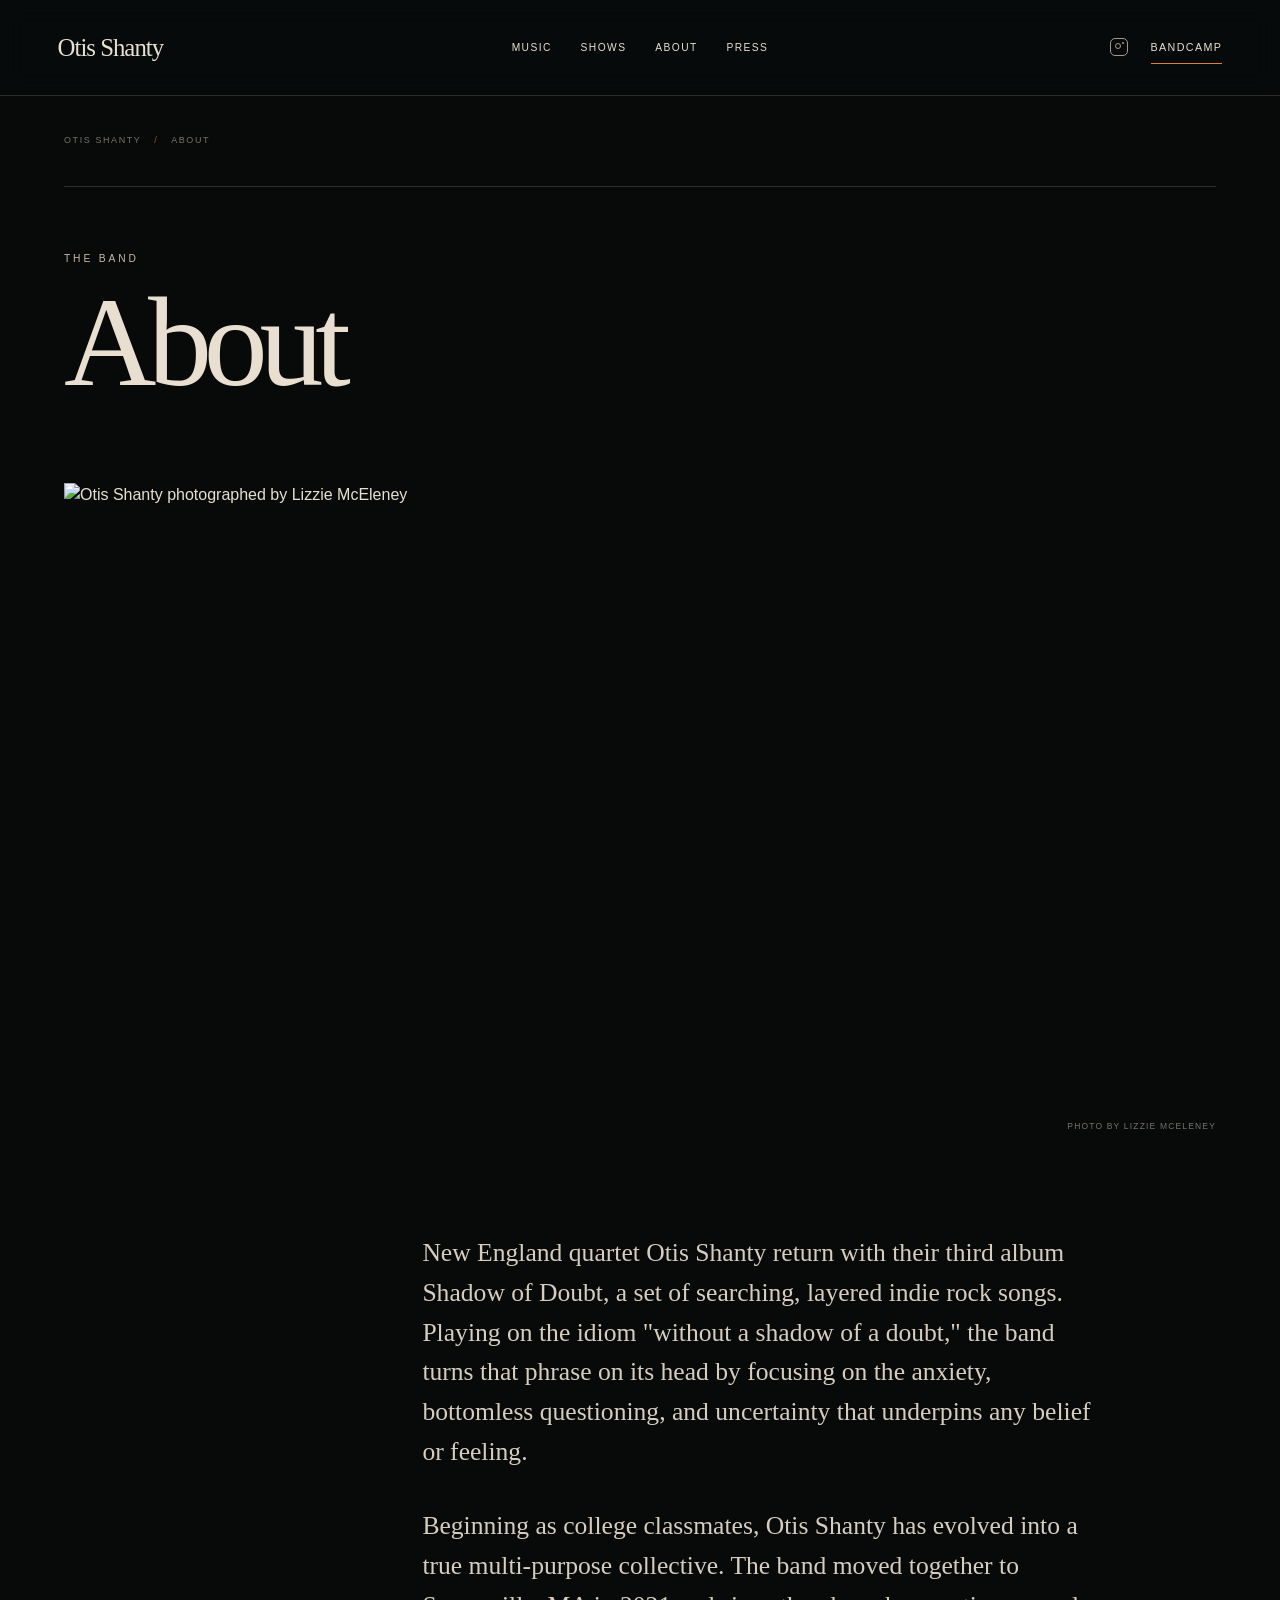
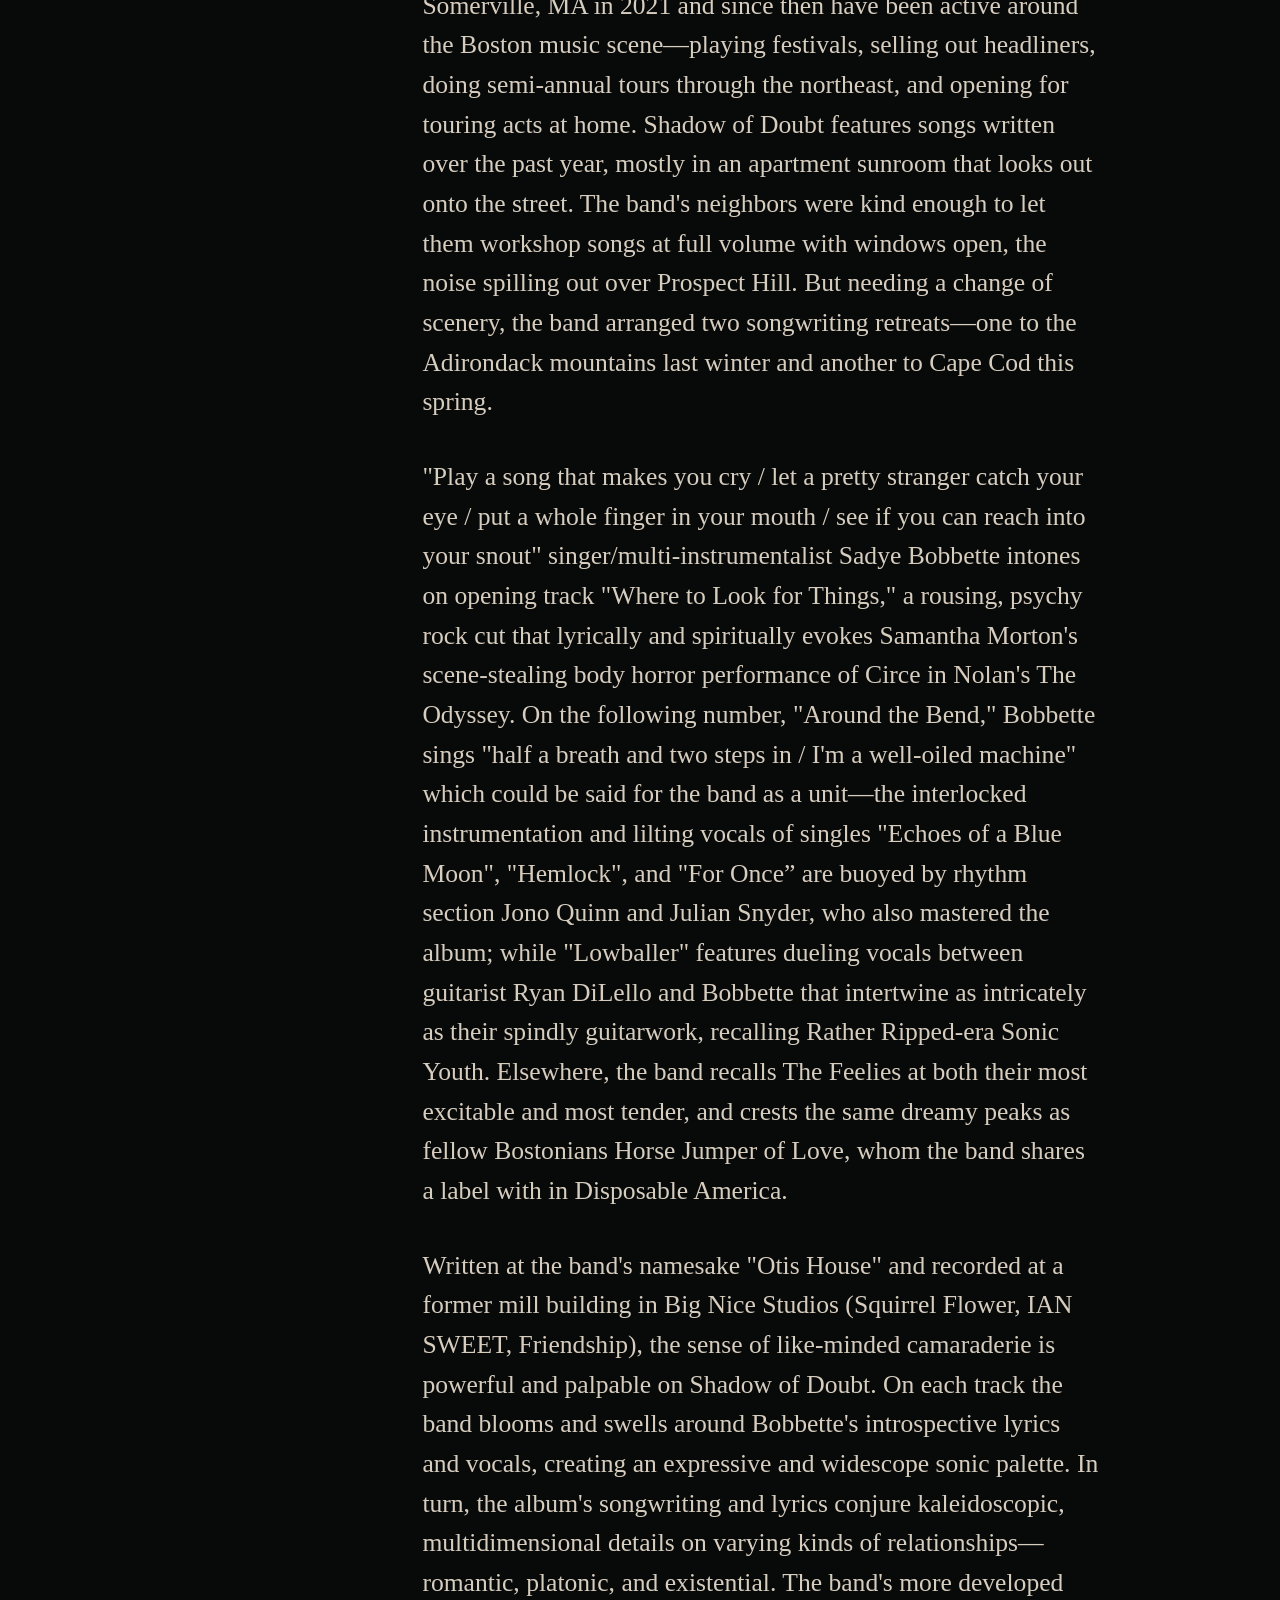
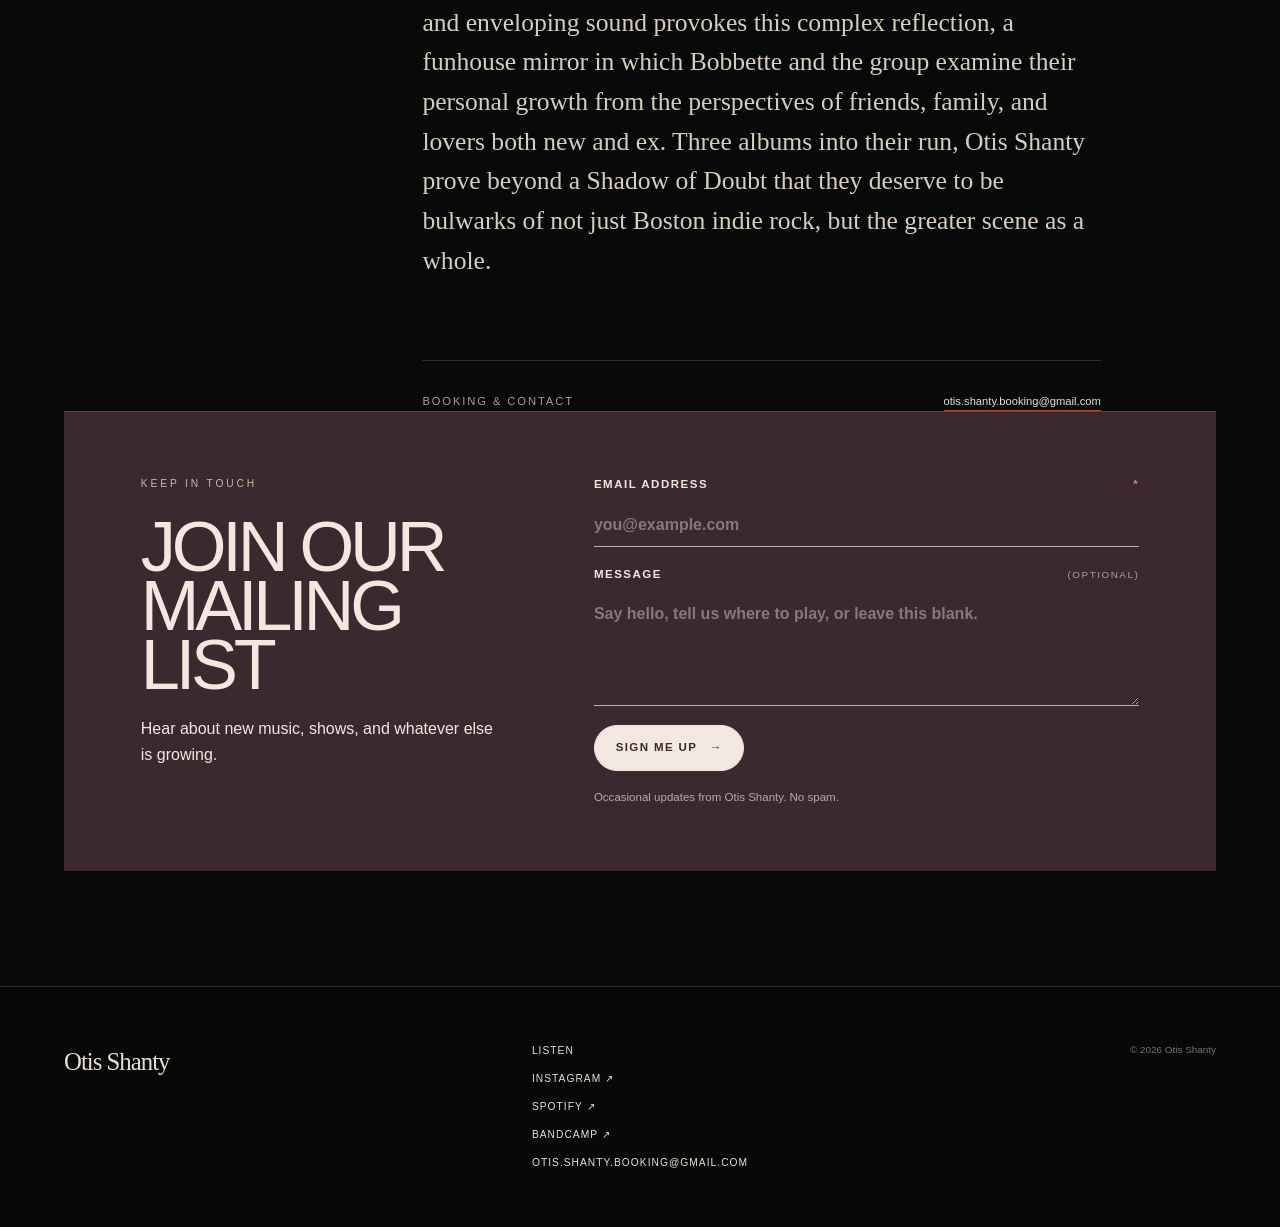
==== commit 2dbb97d6: "Update album bio, streaming links, and October 28 show" ====
--- a/about/index.html
+++ b/about/index.html
@@ -1,2 +1,2 @@
-<!DOCTYPE html><html lang="en"><head><meta charSet="utf-8"/><meta name="viewport" content="width=device-width, initial-scale=1"/><link rel="stylesheet" href="/_next/static/css/index.DR4LeofQ.css" data-rsc-css-href="/_next/static/css/index.DR4LeofQ.css" data-precedence="vite-rsc/importer-resources"/><link rel="modulepreload" fetchPriority="low" href="/_next/static/chunks/index-cni4D26_.js"/><script src="/_next/static/chunks/rolldown-runtime-C60lm6uB.js" type="module" async=""></script><script src="/_next/static/chunks/framework-BgSIrAUN.js" type="module" async=""></script><link rel="modulepreload" href="/_next/static/chunks/layout-segment-context-Bv2goqE6.js" crossorigin=""/><link rel="modulepreload" href="/_next/static/chunks/SiteChrome-Cmtlme1c.js" crossorigin=""/><link rel="modulepreload" href="/_next/static/chunks/image-Dmigh-HE.js" crossorigin=""/><title>About — Otis Shanty</title><meta name="description" content="The story of Boston indie rock band Otis Shanty."/><meta property="og:title" content="About — Otis Shanty"/><meta property="og:description" content="The story of Boston indie rock band Otis Shanty."/><meta property="og:image" content="https://www.otisshanty.com/otis-shanty-red.jpg"/><meta name="twitter:card" content="summary_large_image"/><meta name="twitter:title" content="About — Otis Shanty"/><meta name="twitter:description" content="The story of Boston indie rock band Otis Shanty."/><meta name="twitter:image" content="https://www.otisshanty.com/otis-shanty-red.jpg"/><script>Object.assign(((self[Symbol.for("vinext.navigationRuntime")]??={bootstrap:{routeManifest:null},functions:{}}).bootstrap.rsc??={rsc:[]}),{params:{},nav:{"pathname":"/about","searchParams":[]}})</script><link rel="modulepreload" href="/_next/static/chunks/index-cni4D26_.js" />
-</head><body><a class="skip-link" href="#main-content">Skip to content</a><header class="site-header header-solid"><a class="wordmark" href="/">Otis Shanty</a><nav aria-label="Primary navigation"><a href="/music">Music</a><a href="/shows">Shows</a><a href="/about">About</a><a href="/press">Press</a></nav><div class="header-actions"><a class="instagram-icon" href="https://www.instagram.com/otis.shanty/?hl=en" target="_blank" rel="noreferrer" aria-label="Otis Shanty on Instagram" title="Instagram"><span></span></a><a class="preorder-small" href="https://otisshanty.bandcamp.com/album/shadow-of-doubt">Pre-order</a></div><button class="menu-button" type="button" aria-label="Open menu" aria-expanded="false" aria-controls="mobile-navigation"><span></span><span></span></button><div id="mobile-navigation" aria-hidden="true" class="mobile-menu "><a href="/music">Music</a><a href="/shows">Shows</a><a href="/about">About</a><a href="/press">Press</a><a class="mobile-preorder" href="https://otisshanty.bandcamp.com/album/shadow-of-doubt">Pre-order on Bandcamp ↗</a></div></header><main id="main-content" class="inner-page"><div class="page-kicker">Otis Shanty <span>/</span> <!-- -->About</div><section class="page-title"><p class="eyebrow">The band</p><h1>About</h1></section><figure class="band-photo"><img src="/otis-shanty-red.jpg" alt="Otis Shanty photographed by Lizzie McEleney" loading="eager" fetchPriority="high" decoding="async" data-nimg="fill" style="position:absolute;inset:0;width:100%;height:100%;object-fit:cover"/><figcaption>Photo by Lizzie McEleney</figcaption></figure><section class="bio"><p>College classmates Sadye Bobbette, Ryan DiLello, Julian Snyder, and Jono Quinn met at a liberal arts school in Upstate New York. After playing parties and local dives under various band names, the four friends booked a writing retreat to a cabin in Otis, Massachusetts, where they wrote their first EP, ‘Space for Good Things,’ and released it under the name Otis Shanty. By senior year, the band was living in a suite together on campus and released their first full-length ‘Suite 33’ shortly after graduating in 2021.</p><p>But it wasn&#x27;t until the 2023 EP ‘Early Birds’ that the band found its sound. Blending the experimental noise-folk tendencies of Yo La Tengo, the jangly pop hooks of Real Estate, and the lush atmospheric textures of Cocteau Twins, Otis Shanty quickly became indie rock mainstays in their new adopted town of Boston.</p><p>In 2024, the band signed to Western Mass label Relief Map Records and released their sophomore album, ‘Up on the Hill.’ A homage to the band&#x27;s Prospect Hill home and rehearsal space, the album explores the fears, joys, and freedoms of growing up and arrived with critical acclaim.</p><aside><span>Booking &amp; contact</span><a href="mailto:otis.shanty.booking@gmail.com">otis.shanty.booking@gmail.com</a></aside></section></main><footer><a class="footer-wordmark" href="/">Otis Shanty</a><div class="footer-links"><a href="/music">Listen</a><a href="https://www.instagram.com/otis.shanty/?hl=en" target="_blank" rel="noreferrer">Instagram ↗</a><a href="https://otisshanty.bandcamp.com/album/shadow-of-doubt">Bandcamp preorder ↗</a><a href="mailto:otis.shanty.booking@gmail.com">otis.shanty.booking@gmail.com</a></div><p>© 2026 Otis Shanty</p></footer><script type="application/ld+json">{"@context":"https://schema.org","@type":"MusicGroup","name":"Otis Shanty","genre":"Indie rock","url":"https://www.otisshanty.com","image":"https://www.otisshanty.com/otis-shanty-red.jpg","sameAs":["https://www.instagram.com/otis.shanty/?hl=en","https://otisshanty.bandcamp.com/album/shadow-of-doubt"],"album":[{"@type":"MusicAlbum","name":"Shadow of Doubt","datePublished":"2026-09-17"},{"@type":"MusicAlbum","name":"Up on the Hill","datePublished":"2024"},{"@type":"MusicAlbum","name":"Early Birds","datePublished":"2023"}]}</script><script type="module" src="/_next/static/chunks/index-cni4D26_.js" id="_R_" async=""></script><script>((self[Symbol.for("vinext.navigationRuntime")]??={bootstrap:{routeManifest:null},functions:{}}).bootstrap.rsc??={rsc:[]}).rsc.push("2:I[\"48913baa60ea\",[],\"Children\",1]\n")</script><script>((self[Symbol.for("vinext.navigationRuntime")]??={bootstrap:{routeManifest:null},functions:{}}).bootstrap.rsc??={rsc:[]}).rsc.push("3:I[\"0b63d72dce85\",[],\"GlobalErrorBoundary\",1]\n")</script><script>((self[Symbol.for("vinext.navigationRuntime")]??={bootstrap:{routeManifest:null},functions:{}}).bootstrap.rsc??={rsc:[]}).rsc.push("4:I[\"2e7a74b14406\",[],\"default\",1]\n")</script><script>((self[Symbol.for("vinext.navigationRuntime")]??={bootstrap:{routeManifest:null},functions:{}}).bootstrap.rsc??={rsc:[]}).rsc.push("5:I[\"0b63d72dce85\",[],\"ErrorBoundary\",1]\n")</script><script>((self[Symbol.for("vinext.navigationRuntime")]??={bootstrap:{routeManifest:null},functions:{}}).bootstrap.rsc??={rsc:[]}).rsc.push("6:I[\"11960209a8f5\",[],\"LayoutSegmentProvider\",1]\n")</script><script>((self[Symbol.for("vinext.navigationRuntime")]??={bootstrap:{routeManifest:null},functions:{}}).bootstrap.rsc??={rsc:[]}).rsc.push("7:I[\"48913baa60ea\",[],\"Slot\",1]\n")</script><script>((self[Symbol.for("vinext.navigationRuntime")]??={bootstrap:{routeManifest:null},functions:{}}).bootstrap.rsc??={rsc:[]}).rsc.push("8:I[\"787b601c93ac\",[],\"AppRouterScrollTarget\",1]\n")</script><script>((self[Symbol.for("vinext.navigationRuntime")]??={bootstrap:{routeManifest:null},functions:{}}).bootstrap.rsc??={rsc:[]}).rsc.push("9:I[\"0b63d72dce85\",[],\"RedirectBoundary\",1]\n")</script><script>((self[Symbol.for("vinext.navigationRuntime")]??={bootstrap:{routeManifest:null},functions:{}}).bootstrap.rsc??={rsc:[]}).rsc.push(":HL[\"/_next/static/css/index.DR4LeofQ.css\",\"style\"     ]\n")</script><script>((self[Symbol.for("vinext.navigationRuntime")]??={bootstrap:{routeManifest:null},functions:{}}).bootstrap.rsc??={rsc:[]}).rsc.push("0:{\"__route\":\"route:/about\",\"__interceptionContext\":null,\"__layoutIds\":[\"layout:/\"],\"__rootLayout\":\"/\",\"__sourcePage\":\"/about/page\",\"page:/about\":\"$L1\",\"layout:/\":[[[[\"$\",\"link\",\"css:/_next/static/css/index.DR4LeofQ.css\",{\"rel\":\"stylesheet\",\"precedence\":\"vite-rsc/importer-resources\",\"href\":\"/_next/static/css/index.DR4LeofQ.css\",\"data-rsc-css-href\":\"/_next/static/css/index.DR4LeofQ.css\"}],\"$undefined\"],[\"$\",\"html\",null,{\"lang\":\"en\",\"children\":[\"$\",\"body\",null,{\"children\":[[\"$\",\"$L2\",null,{}],[\"$\",\"script\",null,{\"type\":\"application/ld+json\",\"dangerouslySetInnerHTML\":{\"__html\":\"{\\\"@context\\\":\\\"https://schema.org\\\",\\\"@type\\\":\\\"MusicGroup\\\",\\\"name\\\":\\\"Otis Shanty\\\",\\\"genre\\\":\\\"Indie rock\\\",\\\"url\\\":\\\"https://www.otisshanty.com\\\",\\\"image\\\":\\\"https://www.otisshanty.com/otis-shanty-red.jpg\\\",\\\"sameAs\\\":[\\\"https://www.instagram.com/otis.shanty/?hl=en\\\",\\\"https://otisshanty.bandcamp.com/album/shadow-of-doubt\\\"],\\\"album\\\":[{\\\"@type\\\":\\\"MusicAlbum\\\",\\\"name\\\":\\\"Shadow of Doubt\\\",\\\"datePublished\\\":\\\"2026-09-17\\\"},{\\\"@type\\\":\\\"MusicAlbum\\\",\\\"name\\\":\\\"Up on the Hill\\\",\\\"datePublished\\\":\\\"2024\\\"},{\\\"@type\\\":\\\"MusicAlbum\\\",\\\"name\\\":\\\"Early Birds\\\",\\\"datePublished\\\":\\\"2023\\\"}]}\"}}]]}]}]],null],\"route:/about\":[[[\"$\",\"meta\",null,{\"charSet\":\"utf-8\"}],[[\"$\",\"title\",\"0\",{\"children\":\"About — Otis Shanty\"}],[\"$\",\"meta\",\"1\",{\"name\":\"description\",\"content\":\"The story of Boston indie rock band Otis Shanty.\"}],[\"$\",\"meta\",\"2\",{\"property\":\"og:title\",\"content\":\"About — Otis Shanty\"}],[\"$\",\"meta\",\"3\",{\"property\":\"og:description\",\"content\":\"The story of Boston indie rock band Otis Shanty.\"}],[\"$\",\"meta\",\"4\",{\"property\":\"og:image\",\"content\":\"https://www.otisshanty.com/otis-shanty-red.jpg\"}],[\"$\",\"meta\",\"5\",{\"name\":\"twitter:card\",\"content\":\"summary_large_image\"}],[\"$\",\"meta\",\"6\",{\"name\":\"twitter:title\",\"content\":\"About — Otis Shanty\"}],[\"$\",\"meta\",\"7\",{\"name\":\"twitter:description\",\"content\":\"The story of Boston indie rock band Otis Shanty.\"}],[\"$\",\"meta\",\"8\",{\"name\":\"twitter:image\",\"content\":\"https://www.otisshanty.com/otis-shanty-red.jpg\"}]],[[\"$\",\"meta\",\"0\",{\"name\":\"viewport\",\"content\":\"width=device-width, initial-scale=1\"}]]],[\"$\",\"$L3\",null,{\"fallback\":\"$4\",\"children\":[\"$\",\"$L5\",null,{\"fallback\":\"$4\",\"children\":[\"$\",\"$L6\",null,{\"providerId\":\"layout:/\",\"segmentMap\":{\"children\":[\"about\"]},\"children\":[\"$\",\"$L7\",null,{\"id\":\"layout:/\",\"parallelSlots\":\"$undefined\",\"children\":[\"$\",\"$L8\",null,{\"children\":[\"$\",\"$L9\",null,{\"children\":[[\"$\",\"$L6\",null,{\"providerId\":\"page:/about\",\"segmentMap\":{\"children\":[\"__PAGE__\"]},\"children\":[\"$\",\"$L7\",null,{\"id\":\"page:/about\"}]}],null]}]}]}]}]}]}],null,null],\"__layoutFlags\":{\"layout:/\":\"s\"},\"__artifactCompatibility\":{\"schemaVersion\":1,\"graphVersion\":\"app-route-graph:5d73bdb41b200fd7\",\"deploymentVersion\":\"6ab470e7-930e-4899-9899-7eb606e21dcf\",\"appElementsSchemaVersion\":1,\"rscPayloadSchemaVersion\":1,\"rootBoundaryId\":\"/\",\"renderEpoch\":null},\"__renderObservation\":{\"schemaVersion\":1,\"output\":{\"kind\":\"app-rsc\",\"mountedSlotsFingerprint\":null,\"renderEpoch\":null,\"rootBoundaryId\":\"/\",\"routeId\":\"route:/about\"},\"completeness\":\"partial\",\"boundaryOutcome\":{\"kind\":\"unknown\"},\"requestApis\":[{\"kind\":\"connection\",\"status\":\"unknown\"},{\"kind\":\"cookies\",\"status\":\"unknown\"},{\"kind\":\"draftMode\",\"status\":\"unknown\"},{\"kind\":\"headers\",\"status\":\"unknown\"},{\"kind\":\"params\",\"status\":\"unknown\"},{\"kind\":\"searchParams\",\"status\":\"unknown\"}],\"dynamicFetches\":[],\"cacheTags\":[\"/about\",\"_N_T_/about\",\"_N_T_/about/layout\",\"_N_T_/about/page\",\"_N_T_/layout\"],\"pathTags\":[\"/about\"],\"cacheability\":\"unknown\",\"downgrade\":{\"target\":\"freshRender\",\"reasons\":[{\"code\":\"CP_DOWNGRADE_CACHEABILITY_UNKNOWN\",\"target\":\"freshRender\"},{\"code\":\"CP_DOWNGRADE_INCOMPLETE_OBSERVATION\",\"completeness\":\"partial\",\"target\":\"freshRender\"},{\"code\":\"CP_DOWNGRADE_UNKNOWN_REQUEST_API\",\"requestApi\":\"connection\",\"target\":\"freshRender\"},{\"code\":\"CP_DOWNGRADE_UNKNOWN_REQUEST_API\",\"requestApi\":\"cookies\",\"target\":\"freshRender\"},{\"code\":\"CP_DOWNGRADE_UNKNOWN_REQUEST_API\",\"requestApi\":\"draftMode\",\"target\":\"freshRender\"},{\"code\":\"CP_DOWNGRADE_UNKNOWN_REQUEST_API\",\"requestApi\":\"headers\",\"target\":\"freshRender\"},{\"code\":\"CP_DOWNGRADE_UNKNOWN_REQUEST_API\",\"requestApi\":\"params\",\"target\":\"freshRender\"},{\"code\":\"CP_DOWNGRADE_UNKNOWN_REQUEST_API\",\"requestApi\":\"searchParams\",\"target\":\"freshRender\"}],\"fallback\":{\"kind\":\"breakerFallback\",\"code\":\"CP_PRIVATE_DYNAMIC_DOWNGRADE\",\"mode\":\"renderFresh\",\"scope\":\"affectedOutput\",\"fields\":{\"reasonCodes\":[\"CP_DOWNGRADE_CACHEABILITY_UNKNOWN\",\"CP_DOWNGRADE_INCOMPLETE_OBSERVATION\",\"CP_DOWNGRADE_UNKNOWN_REQUEST_API\",\"CP_DOWNGRADE_UNKNOWN_REQUEST_API\",\"CP_DOWNGRADE_UNKNOWN_REQUEST_API\",\"CP_DOWNGRADE_UNKNOWN_REQUEST_API\",\"CP_DOWNGRADE_UNKNOWN_REQUEST_API\",\"CP_DOWNGRADE_UNKNOWN_REQUEST_API\"],\"target\":\"freshRender\"}},\"isPublicCacheCandidate\":false}}}\n")</script><script>((self[Symbol.for("vinext.navigationRuntime")]??={bootstrap:{routeManifest:null},functions:{}}).bootstrap.rsc??={rsc:[]}).rsc.push("a:I[\"04dff15fd24a\",[],\"PageShell\",1]\n")</script><script>((self[Symbol.for("vinext.navigationRuntime")]??={bootstrap:{routeManifest:null},functions:{}}).bootstrap.rsc??={rsc:[]}).rsc.push("b:I[\"9fb86276be8f\",[],\"default\",1]\n")</script><script>((self[Symbol.for("vinext.navigationRuntime")]??={bootstrap:{routeManifest:null},functions:{}}).bootstrap.rsc??={rsc:[]}).rsc.push("1:[\"$\",\"$La\",null,{\"label\":\"About\",\"children\":[[\"$\",\"section\",null,{\"className\":\"page-title\",\"children\":[[\"$\",\"p\",null,{\"className\":\"eyebrow\",\"children\":\"The band\"}],[\"$\",\"h1\",null,{\"children\":\"About\"}]]}],[\"$\",\"figure\",null,{\"className\":\"band-photo\",\"children\":[[\"$\",\"$Lb\",null,{\"src\":\"/otis-shanty-red.jpg\",\"alt\":\"Otis Shanty photographed by Lizzie McEleney\",\"fill\":true,\"priority\":true,\"sizes\":\"100vw\"}],[\"$\",\"figcaption\",null,{\"children\":\"Photo by Lizzie McEleney\"}]]}],[\"$\",\"section\",null,{\"className\":\"bio\",\"children\":[[\"$\",\"p\",null,{\"children\":\"College classmates Sadye Bobbette, Ryan DiLello, Julian Snyder, and Jono Quinn met at a liberal arts school in Upstate New York. After playing parties and local dives under various band names, the four friends booked a writing retreat to a cabin in Otis, Massachusetts, where they wrote their first EP, ‘Space for Good Things,’ and released it under the name Otis Shanty. By senior year, the band was living in a suite together on campus and released their first full-length ‘Suite 33’ shortly after graduating in 2021.\"}],[\"$\",\"p\",null,{\"children\":\"But it wasn't until the 2023 EP ‘Early Birds’ that the band found its sound. Blending the experimental noise-folk tendencies of Yo La Tengo, the jangly pop hooks of Real Estate, and the lush atmospheric textures of Cocteau Twins, Otis Shanty quickly became indie rock mainstays in their new adopted town of Boston.\"}],[\"$\",\"p\",null,{\"children\":\"In 2024, the band signed to Western Mass label Relief Map Records and released their sophomore album, ‘Up on the Hill.’ A homage to the band's Prospect Hill home and rehearsal space, the album explores the fears, joys, and freedoms of growing up and arrived with critical acclaim.\"}],[\"$\",\"aside\",null,{\"children\":[[\"$\",\"span\",null,{\"children\":\"Booking \u0026 contact\"}],[\"$\",\"a\",null,{\"href\":\"mailto:otis.shanty.booking@gmail.com\",\"children\":\"otis.shanty.booking@gmail.com\"}]]}]]}]]}]\n")</script><script>Object.assign(((self[Symbol.for("vinext.navigationRuntime")]??={bootstrap:{routeManifest:null},functions:{}}).bootstrap.rsc??={rsc:[]}),{"initialCacheKind":"static"});((self[Symbol.for("vinext.navigationRuntime")]??={bootstrap:{routeManifest:null},functions:{}}).bootstrap.rsc??={rsc:[]}).done=true</script></body></html>+<!DOCTYPE html><html lang="en"><head><meta charSet="utf-8"/><meta name="viewport" content="width=device-width, initial-scale=1"/><link rel="stylesheet" href="/_next/static/css/index.syZlC2G3.css" data-rsc-css-href="/_next/static/css/index.syZlC2G3.css" data-precedence="vite-rsc/importer-resources"/><link rel="modulepreload" fetchPriority="low" href="/_next/static/chunks/index-CY0ZWYhM.js"/><script src="/_next/static/chunks/rolldown-runtime-C60lm6uB.js" type="module" async=""></script><script src="/_next/static/chunks/framework-BgSIrAUN.js" type="module" async=""></script><link rel="modulepreload" href="/_next/static/chunks/layout-segment-context-D9GJHPmT.js" crossorigin=""/><link rel="modulepreload" href="/_next/static/chunks/SiteChrome-B37xOFVW.js" crossorigin=""/><link rel="modulepreload" href="/_next/static/chunks/image-C7e3PV2s.js" crossorigin=""/><title>About — Otis Shanty</title><meta name="description" content="The story of Boston indie rock band Otis Shanty."/><meta property="og:title" content="About — Otis Shanty"/><meta property="og:description" content="The story of Boston indie rock band Otis Shanty."/><meta property="og:image" content="https://www.otisshanty.com/otis-shanty-red.jpg"/><meta name="twitter:card" content="summary_large_image"/><meta name="twitter:title" content="About — Otis Shanty"/><meta name="twitter:description" content="The story of Boston indie rock band Otis Shanty."/><meta name="twitter:image" content="https://www.otisshanty.com/otis-shanty-red.jpg"/><script>Object.assign(((self[Symbol.for("vinext.navigationRuntime")]??={bootstrap:{routeManifest:null},functions:{}}).bootstrap.rsc??={rsc:[]}),{params:{},nav:{"pathname":"/about","searchParams":[]}})</script><link rel="modulepreload" href="/_next/static/chunks/index-CY0ZWYhM.js" />
+<script src="/mailing-list.js"></script></head><body><a class="skip-link" href="#main-content">Skip to content</a><header class="site-header header-solid"><a class="wordmark" href="/">Otis Shanty</a><nav aria-label="Primary navigation"><a href="/music">Music</a><a href="/shows">Shows</a><a href="/about">About</a><a href="/press">Press</a></nav><div class="header-actions"><a class="instagram-icon" href="https://www.instagram.com/otis.shanty/?hl=en" target="_blank" rel="noreferrer" aria-label="Otis Shanty on Instagram" title="Instagram"><span></span></a><a class="preorder-small" href="https://otisshanty.bandcamp.com/album/shadow-of-doubt">Bandcamp</a></div><button class="menu-button" type="button" aria-label="Open menu" aria-expanded="false" aria-controls="mobile-navigation"><span></span><span></span></button><div id="mobile-navigation" aria-hidden="true" class="mobile-menu "><a href="/music">Music</a><a href="/shows">Shows</a><a href="/about">About</a><a href="/press">Press</a><a class="mobile-preorder" href="https://otisshanty.bandcamp.com/album/shadow-of-doubt">Listen on Bandcamp ↗</a></div></header><main id="main-content" class="inner-page"><div class="page-kicker">Otis Shanty <span>/</span> <!-- -->About</div><section class="page-title"><p class="eyebrow">The band</p><h1>About</h1></section><figure class="band-photo"><img src="/otis-shanty-red.jpg" alt="Otis Shanty photographed by Lizzie McEleney" loading="eager" fetchPriority="high" decoding="async" data-nimg="fill" style="position:absolute;inset:0;width:100%;height:100%;object-fit:cover"/><figcaption>Photo by Lizzie McEleney</figcaption></figure><section class="bio"><p>New England quartet Otis Shanty return with their third album Shadow of Doubt, a set of searching, layered indie rock songs. Playing on the idiom &quot;without a shadow of a doubt,&quot; the band turns that phrase on its head by focusing on the anxiety, bottomless questioning, and uncertainty that underpins any belief or feeling.</p><p>Beginning as college classmates, Otis Shanty has evolved into a true multi-purpose collective. The band moved together to Somerville, MA in 2021 and since then have been active around the Boston music scene—playing festivals, selling out headliners, doing semi-annual tours through the northeast, and opening for touring acts at home. Shadow of Doubt features songs written over the past year, mostly in an apartment sunroom that looks out onto the street. The band&#x27;s neighbors were kind enough to let them workshop songs at full volume with windows open, the noise spilling out over Prospect Hill. But needing a change of scenery, the band arranged two songwriting retreats—one to the Adirondack mountains last winter and another to Cape Cod this spring.</p><p>&quot;Play a song that makes you cry / let a pretty stranger catch your eye / put a whole finger in your mouth / see if you can reach into your snout&quot; singer/multi-instrumentalist Sadye Bobbette intones on opening track &quot;Where to Look for Things,&quot; a rousing, psychy rock cut that lyrically and spiritually evokes Samantha Morton&#x27;s scene-stealing body horror performance of Circe in Nolan&#x27;s The Odyssey. On the following number, &quot;Around the Bend,&quot; Bobbette sings &quot;half a breath and two steps in / I&#x27;m a well-oiled machine&quot; which could be said for the band as a unit—the interlocked instrumentation and lilting vocals of singles &quot;Echoes of a Blue Moon&quot;, &quot;Hemlock&quot;, and &quot;For Once” are buoyed by rhythm section Jono Quinn and Julian Snyder, who also mastered the album; while &quot;Lowballer&quot; features dueling vocals between guitarist Ryan DiLello and Bobbette that intertwine as intricately as their spindly guitarwork, recalling Rather Ripped-era Sonic Youth. Elsewhere, the band recalls The Feelies at both their most excitable and most tender, and crests the same dreamy peaks as fellow Bostonians Horse Jumper of Love, whom the band shares a label with in Disposable America.</p><p>Written at the band&#x27;s namesake &quot;Otis House&quot; and recorded at a former mill building in Big Nice Studios (Squirrel Flower, IAN SWEET, Friendship), the sense of like-minded camaraderie is powerful and palpable on Shadow of Doubt. On each track the band blooms and swells around Bobbette&#x27;s introspective lyrics and vocals, creating an expressive and widescope sonic palette. In turn, the album&#x27;s songwriting and lyrics conjure kaleidoscopic, multidimensional details on varying kinds of relationships—romantic, platonic, and existential. The band&#x27;s more developed and enveloping sound provokes this complex reflection, a funhouse mirror in which Bobbette and the group examine their personal growth from the perspectives of friends, family, and lovers both new and ex. Three albums into their run, Otis Shanty prove beyond a Shadow of Doubt that they deserve to be bulwarks of not just Boston indie rock, but the greater scene as a whole.</p><aside><span>Booking &amp; contact</span><a href="mailto:otis.shanty.booking@gmail.com">otis.shanty.booking@gmail.com</a></aside></section></main><footer><a class="footer-wordmark" href="/">Otis Shanty</a><div class="footer-links"><a href="/music">Listen</a><a href="https://www.instagram.com/otis.shanty/?hl=en" target="_blank" rel="noreferrer">Instagram ↗</a><a href="https://open.spotify.com/album/1xPQFwvH3GGI2QdqmCt6i6?si=0ZHoi7XAS32WId8lgdNihg">Spotify ↗</a><a href="https://otisshanty.bandcamp.com/album/shadow-of-doubt">Bandcamp ↗</a><a href="mailto:otis.shanty.booking@gmail.com">otis.shanty.booking@gmail.com</a></div><p>© 2026 Otis Shanty</p></footer><script type="application/ld+json">{"@context":"https://schema.org","@type":"MusicGroup","name":"Otis Shanty","genre":"Indie rock","url":"https://www.otisshanty.com","image":"https://www.otisshanty.com/otis-shanty-red.jpg","sameAs":["https://www.instagram.com/otis.shanty/?hl=en","https://otisshanty.bandcamp.com/album/shadow-of-doubt"],"album":[{"@type":"MusicAlbum","name":"Shadow of Doubt","datePublished":"2026-09-17"},{"@type":"MusicAlbum","name":"Up on the Hill","datePublished":"2024"},{"@type":"MusicAlbum","name":"Early Birds","datePublished":"2023"}]}</script><script type="module" src="/_next/static/chunks/index-CY0ZWYhM.js" id="_R_" async=""></script><script>((self[Symbol.for("vinext.navigationRuntime")]??={bootstrap:{routeManifest:null},functions:{}}).bootstrap.rsc??={rsc:[]}).rsc.push("2:I[\"48913baa60ea\",[],\"Children\",1]\n")</script><script>((self[Symbol.for("vinext.navigationRuntime")]??={bootstrap:{routeManifest:null},functions:{}}).bootstrap.rsc??={rsc:[]}).rsc.push("3:I[\"0b63d72dce85\",[],\"GlobalErrorBoundary\",1]\n")</script><script>((self[Symbol.for("vinext.navigationRuntime")]??={bootstrap:{routeManifest:null},functions:{}}).bootstrap.rsc??={rsc:[]}).rsc.push("4:I[\"2e7a74b14406\",[],\"default\",1]\n")</script><script>((self[Symbol.for("vinext.navigationRuntime")]??={bootstrap:{routeManifest:null},functions:{}}).bootstrap.rsc??={rsc:[]}).rsc.push("5:I[\"0b63d72dce85\",[],\"ErrorBoundary\",1]\n")</script><script>((self[Symbol.for("vinext.navigationRuntime")]??={bootstrap:{routeManifest:null},functions:{}}).bootstrap.rsc??={rsc:[]}).rsc.push("6:I[\"11960209a8f5\",[],\"LayoutSegmentProvider\",1]\n")</script><script>((self[Symbol.for("vinext.navigationRuntime")]??={bootstrap:{routeManifest:null},functions:{}}).bootstrap.rsc??={rsc:[]}).rsc.push("7:I[\"48913baa60ea\",[],\"Slot\",1]\n")</script><script>((self[Symbol.for("vinext.navigationRuntime")]??={bootstrap:{routeManifest:null},functions:{}}).bootstrap.rsc??={rsc:[]}).rsc.push("8:I[\"787b601c93ac\",[],\"AppRouterScrollTarget\",1]\n")</script><script>((self[Symbol.for("vinext.navigationRuntime")]??={bootstrap:{routeManifest:null},functions:{}}).bootstrap.rsc??={rsc:[]}).rsc.push("9:I[\"0b63d72dce85\",[],\"RedirectBoundary\",1]\n")</script><script>((self[Symbol.for("vinext.navigationRuntime")]??={bootstrap:{routeManifest:null},functions:{}}).bootstrap.rsc??={rsc:[]}).rsc.push(":HL[\"/_next/static/css/index.syZlC2G3.css\",\"style\"     ]\n")</script><script>((self[Symbol.for("vinext.navigationRuntime")]??={bootstrap:{routeManifest:null},functions:{}}).bootstrap.rsc??={rsc:[]}).rsc.push("0:{\"__route\":\"route:/about\",\"__interceptionContext\":null,\"__layoutIds\":[\"layout:/\"],\"__rootLayout\":\"/\",\"__sourcePage\":\"/about/page\",\"page:/about\":\"$L1\",\"layout:/\":[[[[\"$\",\"link\",\"css:/_next/static/css/index.syZlC2G3.css\",{\"rel\":\"stylesheet\",\"precedence\":\"vite-rsc/importer-resources\",\"href\":\"/_next/static/css/index.syZlC2G3.css\",\"data-rsc-css-href\":\"/_next/static/css/index.syZlC2G3.css\"}],\"$undefined\"],[\"$\",\"html\",null,{\"lang\":\"en\",\"children\":[\"$\",\"body\",null,{\"children\":[[\"$\",\"$L2\",null,{}],[\"$\",\"script\",null,{\"type\":\"application/ld+json\",\"dangerouslySetInnerHTML\":{\"__html\":\"{\\\"@context\\\":\\\"https://schema.org\\\",\\\"@type\\\":\\\"MusicGroup\\\",\\\"name\\\":\\\"Otis Shanty\\\",\\\"genre\\\":\\\"Indie rock\\\",\\\"url\\\":\\\"https://www.otisshanty.com\\\",\\\"image\\\":\\\"https://www.otisshanty.com/otis-shanty-red.jpg\\\",\\\"sameAs\\\":[\\\"https://www.instagram.com/otis.shanty/?hl=en\\\",\\\"https://otisshanty.bandcamp.com/album/shadow-of-doubt\\\"],\\\"album\\\":[{\\\"@type\\\":\\\"MusicAlbum\\\",\\\"name\\\":\\\"Shadow of Doubt\\\",\\\"datePublished\\\":\\\"2026-09-17\\\"},{\\\"@type\\\":\\\"MusicAlbum\\\",\\\"name\\\":\\\"Up on the Hill\\\",\\\"datePublished\\\":\\\"2024\\\"},{\\\"@type\\\":\\\"MusicAlbum\\\",\\\"name\\\":\\\"Early Birds\\\",\\\"datePublished\\\":\\\"2023\\\"}]}\"}}]]}]}]],null],\"route:/about\":[[[\"$\",\"meta\",null,{\"charSet\":\"utf-8\"}],[[\"$\",\"title\",\"0\",{\"children\":\"About — Otis Shanty\"}],[\"$\",\"meta\",\"1\",{\"name\":\"description\",\"content\":\"The story of Boston indie rock band Otis Shanty.\"}],[\"$\",\"meta\",\"2\",{\"property\":\"og:title\",\"content\":\"About — Otis Shanty\"}],[\"$\",\"meta\",\"3\",{\"property\":\"og:description\",\"content\":\"The story of Boston indie rock band Otis Shanty.\"}],[\"$\",\"meta\",\"4\",{\"property\":\"og:image\",\"content\":\"https://www.otisshanty.com/otis-shanty-red.jpg\"}],[\"$\",\"meta\",\"5\",{\"name\":\"twitter:card\",\"content\":\"summary_large_image\"}],[\"$\",\"meta\",\"6\",{\"name\":\"twitter:title\",\"content\":\"About — Otis Shanty\"}],[\"$\",\"meta\",\"7\",{\"name\":\"twitter:description\",\"content\":\"The story of Boston indie rock band Otis Shanty.\"}],[\"$\",\"meta\",\"8\",{\"name\":\"twitter:image\",\"content\":\"https://www.otisshanty.com/otis-shanty-red.jpg\"}]],[[\"$\",\"meta\",\"0\",{\"name\":\"viewport\",\"content\":\"width=device-width, initial-scale=1\"}]]],[\"$\",\"$L3\",null,{\"fallback\":\"$4\",\"children\":[\"$\",\"$L5\",null,{\"fallback\":\"$4\",\"children\":[\"$\",\"$L6\",null,{\"providerId\":\"layout:/\",\"segmentMap\":{\"children\":[\"about\"]},\"children\":[\"$\",\"$L7\",null,{\"id\":\"layout:/\",\"parallelSlots\":\"$undefined\",\"children\":[\"$\",\"$L8\",null,{\"children\":[\"$\",\"$L9\",null,{\"children\":[[\"$\",\"$L6\",null,{\"providerId\":\"page:/about\",\"segmentMap\":{\"children\":[\"__PAGE__\"]},\"children\":[\"$\",\"$L7\",null,{\"id\":\"page:/about\"}]}],null]}]}]}]}]}]}],null,null],\"__layoutFlags\":{\"layout:/\":\"s\"},\"__artifactCompatibility\":{\"schemaVersion\":1,\"graphVersion\":\"app-route-graph:5d73bdb41b200fd7\",\"deploymentVersion\":\"6e9ef44b-2703-4c44-ae47-f699ba587ddc\",\"appElementsSchemaVersion\":1,\"rscPayloadSchemaVersion\":1,\"rootBoundaryId\":\"/\",\"renderEpoch\":null},\"__renderObservation\":{\"schemaVersion\":1,\"output\":{\"kind\":\"app-rsc\",\"mountedSlotsFingerprint\":null,\"renderEpoch\":null,\"rootBoundaryId\":\"/\",\"routeId\":\"route:/about\"},\"completeness\":\"partial\",\"boundaryOutcome\":{\"kind\":\"unknown\"},\"requestApis\":[{\"kind\":\"connection\",\"status\":\"unknown\"},{\"kind\":\"cookies\",\"status\":\"unknown\"},{\"kind\":\"draftMode\",\"status\":\"unknown\"},{\"kind\":\"headers\",\"status\":\"unknown\"},{\"kind\":\"params\",\"status\":\"unknown\"},{\"kind\":\"searchParams\",\"status\":\"unknown\"}],\"dynamicFetches\":[],\"cacheTags\":[\"/about\",\"_N_T_/about\",\"_N_T_/about/layout\",\"_N_T_/about/page\",\"_N_T_/layout\"],\"pathTags\":[\"/about\"],\"cacheability\":\"unknown\",\"downgrade\":{\"target\":\"freshRender\",\"reasons\":[{\"code\":\"CP_DOWNGRADE_CACHEABILITY_UNKNOWN\",\"target\":\"freshRender\"},{\"code\":\"CP_DOWNGRADE_INCOMPLETE_OBSERVATION\",\"completeness\":\"partial\",\"target\":\"freshRender\"},{\"code\":\"CP_DOWNGRADE_UNKNOWN_REQUEST_API\",\"requestApi\":\"connection\",\"target\":\"freshRender\"},{\"code\":\"CP_DOWNGRADE_UNKNOWN_REQUEST_API\",\"requestApi\":\"cookies\",\"target\":\"freshRender\"},{\"code\":\"CP_DOWNGRADE_UNKNOWN_REQUEST_API\",\"requestApi\":\"draftMode\",\"target\":\"freshRender\"},{\"code\":\"CP_DOWNGRADE_UNKNOWN_REQUEST_API\",\"requestApi\":\"headers\",\"target\":\"freshRender\"},{\"code\":\"CP_DOWNGRADE_UNKNOWN_REQUEST_API\",\"requestApi\":\"params\",\"target\":\"freshRender\"},{\"code\":\"CP_DOWNGRADE_UNKNOWN_REQUEST_API\",\"requestApi\":\"searchParams\",\"target\":\"freshRender\"}],\"fallback\":{\"kind\":\"breakerFallback\",\"code\":\"CP_PRIVATE_DYNAMIC_DOWNGRADE\",\"mode\":\"renderFresh\",\"scope\":\"affectedOutput\",\"fields\":{\"reasonCodes\":[\"CP_DOWNGRADE_CACHEABILITY_UNKNOWN\",\"CP_DOWNGRADE_INCOMPLETE_OBSERVATION\",\"CP_DOWNGRADE_UNKNOWN_REQUEST_API\",\"CP_DOWNGRADE_UNKNOWN_REQUEST_API\",\"CP_DOWNGRADE_UNKNOWN_REQUEST_API\",\"CP_DOWNGRADE_UNKNOWN_REQUEST_API\",\"CP_DOWNGRADE_UNKNOWN_REQUEST_API\",\"CP_DOWNGRADE_UNKNOWN_REQUEST_API\"],\"target\":\"freshRender\"}},\"isPublicCacheCandidate\":false}}}\n")</script><script>((self[Symbol.for("vinext.navigationRuntime")]??={bootstrap:{routeManifest:null},functions:{}}).bootstrap.rsc??={rsc:[]}).rsc.push("a:I[\"04dff15fd24a\",[],\"PageShell\",1]\n")</script><script>((self[Symbol.for("vinext.navigationRuntime")]??={bootstrap:{routeManifest:null},functions:{}}).bootstrap.rsc??={rsc:[]}).rsc.push("b:I[\"9fb86276be8f\",[],\"default\",1]\n")</script><script>((self[Symbol.for("vinext.navigationRuntime")]??={bootstrap:{routeManifest:null},functions:{}}).bootstrap.rsc??={rsc:[]}).rsc.push("c:T492,")</script><script>((self[Symbol.for("vinext.navigationRuntime")]??={bootstrap:{routeManifest:null},functions:{}}).bootstrap.rsc??={rsc:[]}).rsc.push("\"Play a song that makes you cry / let a pretty stranger catch your eye / put a whole finger in your mouth / see if you can reach into your snout\" singer/multi-instrumentalist Sadye Bobbette intones on opening track \"Where to Look for Things,\" a rousing, psychy rock cut that lyrically and spiritually evokes Samantha Morton's scene-stealing body horror performance of Circe in Nolan's The Odyssey. On the following number, \"Around the Bend,\" Bobbette sings \"half a breath and two steps in / I'm a well-oiled machine\" which could be said for the band as a unit—the interlocked instrumentation and lilting vocals of singles \"Echoes of a Blue Moon\", \"Hemlock\", and \"For Once” are buoyed by rhythm section Jono Quinn and Julian Snyder, who also mastered the album; while \"Lowballer\" features dueling vocals between guitarist Ryan DiLello and Bobbette that intertwine as intricately as their spindly guitarwork, recalling Rather Ripped-era Sonic Youth. Elsewhere, the band recalls The Feelies at both their most excitable and most tender, and crests the same dreamy peaks as fellow Bostonians Horse Jumper of Love, whom the band shares a label with in Disposable America.")</script><script>((self[Symbol.for("vinext.navigationRuntime")]??={bootstrap:{routeManifest:null},functions:{}}).bootstrap.rsc??={rsc:[]}).rsc.push("d:T492,")</script><script>((self[Symbol.for("vinext.navigationRuntime")]??={bootstrap:{routeManifest:null},functions:{}}).bootstrap.rsc??={rsc:[]}).rsc.push("\"Play a song that makes you cry / let a pretty stranger catch your eye / put a whole finger in your mouth / see if you can reach into your snout\" singer/multi-instrumentalist Sadye Bobbette intones on opening track \"Where to Look for Things,\" a rousing, psychy rock cut that lyrically and spiritually evokes Samantha Morton's scene-stealing body horror performance of Circe in Nolan's The Odyssey. On the following number, \"Around the Bend,\" Bobbette sings \"half a breath and two steps in / I'm a well-oiled machine\" which could be said for the band as a unit—the interlocked instrumentation and lilting vocals of singles \"Echoes of a Blue Moon\", \"Hemlock\", and \"For Once” are buoyed by rhythm section Jono Quinn and Julian Snyder, who also mastered the album; while \"Lowballer\" features ")</script><script>((self[Symbol.for("vinext.navigationRuntime")]??={bootstrap:{routeManifest:null},functions:{}}).bootstrap.rsc??={rsc:[]}).rsc.push("dueling vocals between guitarist Ryan DiLello and Bobbette that intertwine as intricately as their spindly guitarwork, recalling Rather Ripped-era Sonic Youth. Elsewhere, the band recalls The Feelies at both their most excitable and most tender, and crests the same dreamy peaks as fellow Bostonians Horse Jumper of Love, whom the band shares a label with in Disposable America.")</script><script>((self[Symbol.for("vinext.navigationRuntime")]??={bootstrap:{routeManifest:null},functions:{}}).bootstrap.rsc??={rsc:[]}).rsc.push("1:[\"$\",\"$La\",null,{\"label\":\"About\",\"children\":[[\"$\",\"section\",null,{\"className\":\"page-title\",\"children\":[[\"$\",\"p\",null,{\"className\":\"eyebrow\",\"children\":\"The band\"}],[\"$\",\"h1\",null,{\"children\":\"About\"}]]}],[\"$\",\"figure\",null,{\"className\":\"band-photo\",\"children\":[[\"$\",\"$Lb\",null,{\"src\":\"/otis-shanty-red.jpg\",\"alt\":\"Otis Shanty photographed by Lizzie McEleney\",\"fill\":true,\"priority\":true,\"sizes\":\"100vw\"}],[\"$\",\"figcaption\",null,{\"children\":\"Photo by Lizzie McEleney\"}]]}],[\"$\",\"section\",null,{\"className\":\"bio\",\"children\":[[[\"$\",\"p\",\"New England quartet Otis Shanty return with their third album Shadow of Doubt, a set of searching, layered indie rock songs. Playing on the idiom \\\"without a shadow of a doubt,\\\" the band turns that phrase on its head by focusing on the anxiety, bottomless questioning, and uncertainty that underpins any belief or feeling.\",{\"children\":\"New England quartet Otis Shanty return with their third album Shadow of Doubt, a set of searching, layered indie rock songs. Playing on the idiom \\\"without a shadow of a doubt,\\\" the band turns that phrase on its head by focusing on the anxiety, bottomless questioning, and uncertainty that underpins any belief or feeling.\"}],[\"$\",\"p\",\"Beginning as college classmates, Otis Shanty has evolved into a true multi-purpose collective. The band moved together to Somerville, MA in 2021 and since then have been active around the Boston music scene—playing festivals, selling out headliners, doing semi-annual tours through the northeast, and opening for touring acts at home. Shadow of Doubt features songs written over the past year, mostly in an apartment sunroom that looks out onto the street. The band's neighbors were kind enough to let them workshop songs at full volume with windows open, the noise spilling out over Prospect Hill. But needing a change of scenery, the band arranged two songwriting retreats—one to the Adirondack mountains last winter and another to Cape Cod this spring.\",{\"children\":\"Beginning as college classmates, Otis Shanty has evolved into a true multi-purpose collective. The band moved together to Somerville, MA in 2021 and since then have been active around the Boston music scene—playing festivals, selling out headliners, doing semi-annual tours through the northeast, and opening for touring acts at home. Shadow of Doubt features songs written over the past year, mostly in an apartment sunroom that looks out onto the street. The band's neighbors were kind enough to let them workshop songs at full volume with windows open, the noise spilling out over Prospect Hill. But needing a change of scenery, the band arranged two songwriting retreats—one to the Adirondack mountains last winter and another to Cape Cod this spring.\"}],[\"$\",\"p\",\"$c\",{\"children\":\"$d\"}],\"$Le\"],\"$Lf\"]}]]}]\n")</script><script>((self[Symbol.for("vinext.navigationRuntime")]??={bootstrap:{routeManifest:null},functions:{}}).bootstrap.rsc??={rsc:[]}).rsc.push("e:[\"$\",\"p\",\"Written at the band's namesake \\\"Otis House\\\" and recorded at a former mill building in Big Nice Studios (Squirrel Flower, IAN SWEET, Friendship), the sense of like-minded camaraderie is powerful and palpable on Shadow of Doubt. On each track the band blooms and swells around Bobbette's introspective lyrics and vocals, creating an expressive and widescope sonic palette. In turn, the album's songwriting and lyrics conjure kaleidoscopic, multidimensional details on varying kinds of relationships—romantic, platonic, and existential. The band's more developed and enveloping sound provokes this complex reflection, a funhouse mirror in which Bobbette and the group examine their personal growth from the perspectives of friends, family, and lovers both new and ex. Three albums into their run, Otis Shanty prove beyond a Shadow of Doubt that they deserve to be bulwarks of not just Boston indie rock, but the greater scene as a whole.\",{\"children\":\"Written at the band's namesake \\\"Otis House\\\" and recorded at a former mill building in Big Nice Studios (Squirrel Flower, IAN SWEET, Friendship), the sense of like-minded camaraderie is powerful and palpable on Shadow of Doubt. On each track the band blooms and swells around Bobbette's introspective lyrics and vocals, creating an expressive and widescope sonic palette. In turn, the album's songwriting and lyrics conjure kaleidoscopic, multidimensional details on varying kinds of relationships—romantic, platonic, and existential. The band's more developed and enveloping sound provokes this complex reflection, a funhouse mirror in which Bobbette and the group examine their personal growth from the perspectives of friends, family, and lovers both new and ex. Three albums into their run, Otis Shanty prove beyond a Shadow of Doubt that they deserve to be bulwarks of not just Boston indie rock, but the greater scene as a whole.\"}]\n")</script><script>((self[Symbol.for("vinext.navigationRuntime")]??={bootstrap:{routeManifest:null},functions:{}}).bootstrap.rsc??={rsc:[]}).rsc.push("f:[\"$\",\"aside\",null,{\"children\":[[\"$\",\"span\",null,{\"children\":\"Booking \u0026 contact\"}],[\"$\",\"a\",null,{\"href\":\"mailto:otis.shanty.booking@gmail.com\",\"children\":\"otis.shanty.booking@gmail.com\"}]]}]\n")</script><script>Object.assign(((self[Symbol.for("vinext.navigationRuntime")]??={bootstrap:{routeManifest:null},functions:{}}).bootstrap.rsc??={rsc:[]}),{"initialCacheKind":"static"});((self[Symbol.for("vinext.navigationRuntime")]??={bootstrap:{routeManifest:null},functions:{}}).bootstrap.rsc??={rsc:[]}).done=true</script></body></html>
--- a/_next/static/css/index.syZlC2G3.css
+++ b/_next/static/css/index.syZlC2G3.css
@@ -0,0 +1,2 @@
+/*! tailwindcss v4.2.1 | MIT License | https://tailwindcss.com */
+@layer properties{@supports (((-webkit-hyphens:none)) and (not (margin-trim:inline))) or ((-moz-orient:inline) and (not (color:rgb(from red r g b)))){*,:before,:after{--tw-shadow:0 0 #0000;--tw-shadow-color:initial;--tw-shadow-alpha:100%;--tw-inset-shadow:0 0 #0000;--tw-inset-shadow-color:initial;--tw-inset-shadow-alpha:100%;--tw-ring-color:initial;--tw-ring-shadow:0 0 #0000;--tw-inset-ring-color:initial;--tw-inset-ring-shadow:0 0 #0000;--tw-ring-inset:initial;--tw-ring-offset-width:0px;--tw-ring-offset-color:#fff;--tw-ring-offset-shadow:0 0 #0000}::backdrop{--tw-shadow:0 0 #0000;--tw-shadow-color:initial;--tw-shadow-alpha:100%;--tw-inset-shadow:0 0 #0000;--tw-inset-shadow-color:initial;--tw-inset-shadow-alpha:100%;--tw-ring-color:initial;--tw-ring-shadow:0 0 #0000;--tw-inset-ring-color:initial;--tw-inset-ring-shadow:0 0 #0000;--tw-ring-inset:initial;--tw-ring-offset-width:0px;--tw-ring-offset-color:#fff;--tw-ring-offset-shadow:0 0 #0000}}}@layer theme{:root,:host{--font-sans:ui-sans-serif, system-ui, sans-serif, "Apple Color Emoji", "Segoe UI Emoji", "Segoe UI Symbol", "Noto Color Emoji";--font-mono:ui-monospace, SFMono-Regular, Menlo, Monaco, Consolas, "Liberation Mono", "Courier New", monospace;--spacing:.25rem;--default-font-family:var(--font-sans);--default-mono-font-family:var(--font-mono)}}@layer base{*,:after,:before{box-sizing:border-box;border:0 solid;margin:0;padding:0}::backdrop{box-sizing:border-box;border:0 solid;margin:0;padding:0}::file-selector-button{box-sizing:border-box;border:0 solid;margin:0;padding:0}html,:host{-webkit-text-size-adjust:100%;tab-size:4;line-height:1.5;font-family:var(--default-font-family,ui-sans-serif, system-ui, sans-serif, "Apple Color Emoji", "Segoe UI Emoji", "Segoe UI Symbol", "Noto Color Emoji");font-feature-settings:var(--default-font-feature-settings,normal);font-variation-settings:var(--default-font-variation-settings,normal);-webkit-tap-highlight-color:transparent}hr{height:0;color:inherit;border-top-width:1px}abbr:where([title]){-webkit-text-decoration:underline dotted;text-decoration:underline dotted}h1,h2,h3,h4,h5,h6{font-size:inherit;font-weight:inherit}a{color:inherit;-webkit-text-decoration:inherit;-webkit-text-decoration:inherit;-webkit-text-decoration:inherit;-webkit-text-decoration:inherit;text-decoration:inherit}b,strong{font-weight:bolder}code,kbd,samp,pre{font-family:var(--default-mono-font-family,ui-monospace, SFMono-Regular, Menlo, Monaco, Consolas, "Liberation Mono", "Courier New", monospace);font-feature-settings:var(--default-mono-font-feature-settings,normal);font-variation-settings:var(--default-mono-font-variation-settings,normal);font-size:1em}small{font-size:80%}sub,sup{vertical-align:baseline;font-size:75%;line-height:0;position:relative}sub{bottom:-.25em}sup{top:-.5em}table{text-indent:0;border-color:inherit;border-collapse:collapse}:-moz-focusring{outline:auto}progress{vertical-align:baseline}summary{display:list-item}ol,ul,menu{list-style:none}img,svg,video,canvas,audio,iframe,embed,object{vertical-align:middle;display:block}img,video{max-width:100%;height:auto}button,input,select,optgroup,textarea{font:inherit;font-feature-settings:inherit;font-variation-settings:inherit;letter-spacing:inherit;color:inherit;opacity:1;background-color:#0000;border-radius:0}::file-selector-button{font:inherit;font-feature-settings:inherit;font-variation-settings:inherit;letter-spacing:inherit;color:inherit;opacity:1;background-color:#0000;border-radius:0}:where(select:is([multiple],[size])) optgroup{font-weight:bolder}:where(select:is([multiple],[size])) optgroup option{padding-inline-start:20px}::file-selector-button{margin-inline-end:4px}::placeholder{opacity:1}@supports (not ((-webkit-appearance:-apple-pay-button))) or (contain-intrinsic-size:1px){::placeholder{color:currentColor}@supports (color:color-mix(in lab, red, red)){::placeholder{color:color-mix(in oklab, currentcolor 50%, transparent)}}}textarea{resize:vertical}::-webkit-search-decoration{-webkit-appearance:none}::-webkit-date-and-time-value{min-height:1lh;text-align:inherit}::-webkit-datetime-edit{display:inline-flex}::-webkit-datetime-edit-fields-wrapper{padding:0}::-webkit-datetime-edit{padding-block:0}::-webkit-datetime-edit-year-field{padding-block:0}::-webkit-datetime-edit-month-field{padding-block:0}::-webkit-datetime-edit-day-field{padding-block:0}::-webkit-datetime-edit-hour-field{padding-block:0}::-webkit-datetime-edit-minute-field{padding-block:0}::-webkit-datetime-edit-second-field{padding-block:0}::-webkit-datetime-edit-millisecond-field{padding-block:0}::-webkit-datetime-edit-meridiem-field{padding-block:0}::-webkit-calendar-picker-indicator{line-height:1}:-moz-ui-invalid{box-shadow:none}button,input:where([type=button],[type=reset],[type=submit]){-webkit-appearance:button;appearance:button}::file-selector-button{-webkit-appearance:button;appearance:button}::-webkit-inner-spin-button{height:auto}::-webkit-outer-spin-button{height:auto}[hidden]:where(:not([hidden=until-found])){display:none!important}}@layer components;@layer utilities{.start{inset-inline-start:var(--spacing)}.table{display:table}.shadow{--tw-shadow:0 1px 3px 0 var(--tw-shadow-color,#0000001a), 0 1px 2px -1px var(--tw-shadow-color,#0000001a);box-shadow:var(--tw-inset-shadow), var(--tw-inset-ring-shadow), var(--tw-ring-offset-shadow), var(--tw-ring-shadow), var(--tw-shadow)}}:root{--ink:#080a0a;--ink2:#101111;--bone:#e8dfd1;--dim:#a79e93;--line:#e8dfd12b;--rust:#ad4b26;--amber:#da8141;--steel:#718089}*{box-sizing:border-box}html{scroll-behavior:smooth;background:var(--ink)}body{background:var(--ink);color:var(--bone);margin:0;font-family:Arial,Helvetica,sans-serif}a{color:inherit;text-decoration:none}button{font:inherit;color:inherit}::selection{background:var(--rust);color:var(--bone)}.site-header{z-index:30;border-bottom:1px solid var(--line);background:linear-gradient(#080a0acc,#0000);grid-template-columns:1fr auto 1fr;align-items:center;width:100%;height:96px;padding:0 4.5vw;display:grid;position:absolute;top:0;left:0}.header-solid{-webkit-backdrop-filter:blur(14px);backdrop-filter:blur(14px);background:#080a0ae6;position:fixed}.wordmark,.footer-wordmark{letter-spacing:-.04em;font-family:Georgia,serif;font-size:1.55rem}.site-header nav{text-transform:uppercase;letter-spacing:.14em;gap:1.8rem;font-size:.64rem;display:flex}.site-header nav a,.footer-links a{transition:color .2s}.site-header nav a:hover,.footer-links a:hover{color:var(--amber)}.preorder-small{border-bottom:1px solid var(--amber);text-transform:uppercase;letter-spacing:.13em;justify-self:end;padding:.5rem 0;font-size:.67rem}.menu-button,.mobile-menu{display:none}.hero{isolation:isolate;grid-template-columns:42% 58%;align-items:center;min-height:100svh;padding:130px 5vw 60px;display:grid;position:relative;overflow:hidden}.hero:before{content:"";z-index:-3;filter:blur(18px)saturate(.72);opacity:.64;background:linear-gradient(90deg,#060808fa 0%,#060808d6 43%,#06080833),url(/shadow-of-doubt.jpeg) 50%/cover;position:absolute;inset:0;transform:scale(1.08)}.hero:after{content:"";z-index:-2;background:linear-gradient(#00000014,#0009),radial-gradient(circle at 82% 45%,#0000 0 25%,#04050585 70%);position:absolute;inset:0}.hero-glow{z-index:-1;filter:blur(70px);background:#bf4b1f24;border-radius:50%;width:34vw;height:34vw;position:absolute;top:35%;left:38%}.hero-copy{z-index:2;padding-left:3vw;position:relative}.eyebrow{color:#c8b8a6;text-transform:uppercase;letter-spacing:.28em;margin:0 0 1.6rem;font-size:.64rem}.hero h1,.page-title h1{letter-spacing:-.065em;margin:0 0 2.3rem;font-family:Georgia,serif;font-size:clamp(4.6rem,8.5vw,9rem);font-weight:400;line-height:.79}.date{color:#c9bbaa;letter-spacing:.08em;margin:0 0 2rem;font-size:.86rem}.preorder{background:var(--rust);text-transform:uppercase;letter-spacing:.12em;align-items:center;gap:3rem;padding:1rem 1.2rem;font-size:.67rem;transition:background .25s;display:inline-flex}.preorder:hover{background:#c66134}.shows-link{width:max-content;color:var(--dim);letter-spacing:.12em;text-transform:uppercase;margin-top:2rem;font-size:.66rem;display:block}.cover{aspect-ratio:1;width:min(52vw,740px);margin:0 0 0 -2vw;position:relative;box-shadow:0 32px 100px #0000008c}.cover img{object-fit:cover}.catalog{color:#978f88;letter-spacing:.24em;transform-origin:100% 100%;font-size:.56rem;position:absolute;bottom:5rem;right:2vw;transform:rotate(90deg)}.section-pad{padding:9vw 6vw}.home-shows{border-top:1px solid var(--line);background:linear-gradient(135deg,#121311,#080a0a 60%);grid-template-columns:29% 71%;display:grid}.section-heading h2,.release-info h2{letter-spacing:-.05em;margin:0 0 3rem;font:400 clamp(2.6rem,5vw,5.5rem)/.9 Georgia,serif}.section-heading>a{text-transform:uppercase;letter-spacing:.14em;color:var(--dim);font-size:.62rem}.shows-list{border-top:1px solid var(--line)}.show-row{border-bottom:1px solid var(--line);grid-template-columns:90px 1.3fr 1.3fr auto;align-items:center;gap:2rem;min-height:132px;display:grid}.show-row time{font:400 2.4rem/1 Georgia,serif}.show-row time span{text-transform:uppercase;letter-spacing:.2em;color:var(--amber);margin-bottom:.45rem;font:400 .58rem/1 Arial,sans-serif;display:block}.show-row h3{margin:0 0 .5rem;font:400 1.25rem/1.1 Georgia,serif}.show-row p{color:var(--dim);margin:.3rem 0;font-size:.77rem;line-height:1.5}.ticket-soon{text-transform:uppercase;letter-spacing:.12em;color:#8c8983;font-size:.56rem}footer{border-top:1px solid var(--line);background:#070808;grid-template-columns:1fr auto 1fr;align-items:start;min-height:180px;padding:3.5rem 5vw;display:grid}.footer-links{letter-spacing:.1em;text-transform:uppercase;flex-direction:column;gap:.8rem;font-size:.64rem;display:flex}footer>p{color:#77736e;justify-self:end;margin:0;font-size:.62rem}.inner-page{min-height:85vh;padding:96px 5vw 9vw}.page-kicker{color:#77736e;text-transform:uppercase;letter-spacing:.18em;align-items:center;height:90px;font-size:.56rem;display:flex}.page-kicker span{color:var(--rust);padding:0 .8rem}.page-title{border-top:1px solid var(--line);padding:5vw 0 7vw}.page-title h1{margin:0;font-size:clamp(5rem,10vw,10rem)}.split-title{justify-content:space-between;align-items:flex-end;display:flex}.split-title>p{color:var(--dim);margin:0 3vw 1rem 0;font:400 1.05rem/1.6 Georgia,serif}.featured-release{background:#111210;grid-template-columns:minmax(0,1.2fr) minmax(300px,.8fr);align-items:center;display:grid}.release-cover{aspect-ratio:1;position:relative}.release-cover img{object-fit:cover}.release-info{padding:8vw 5vw}.release-info>p:not(.eyebrow){color:var(--dim);margin:0 0 2.2rem}.catalog-list{margin:10vw 0 2vw}.catalog-list article{border-top:1px solid var(--line);grid-template-columns:80px 1fr auto;align-items:center;padding:2rem 0;display:grid}.catalog-list article:last-child{border-bottom:1px solid var(--line)}.catalog-list article>span,.catalog-list time{color:#807b74;letter-spacing:.14em;font-size:.66rem}.catalog-list h3{letter-spacing:-.04em;margin:0;font:400 clamp(1.7rem,3.6vw,3.8rem)/1 Georgia,serif}.shows-full .show-row{grid-template-columns:120px 1.2fr 1fr auto;min-height:180px}.shows-full .show-row time{font-size:3.4rem}.shows-note{max-width:420px;color:var(--dim);margin:3rem 0 0 auto;font-size:.78rem;line-height:1.7}.band-photo{aspect-ratio:1.85;width:100%;margin:0;position:relative}.band-photo img{object-fit:cover}.band-photo figcaption{color:#77736e;text-transform:uppercase;letter-spacing:.14em;font-size:.53rem;position:absolute;bottom:-1.7rem;right:0}.bio{padding:10vw 9vw 0 28vw}.bio>p{color:#d7cdbf;margin:0 0 2.2rem;font:400 clamp(1.2rem,2vw,2rem)/1.55 Georgia,serif}.bio aside{border-top:1px solid var(--line);justify-content:space-between;margin-top:5rem;padding-top:2rem;font-size:.7rem;display:flex}.bio aside span{text-transform:uppercase;letter-spacing:.17em;color:var(--dim)}.bio aside a{border-bottom:1px solid var(--rust)}.press-list>section{margin-bottom:7vw}.press-list header{border-bottom:1px solid var(--line);justify-content:space-between;align-items:baseline;padding-bottom:1.2rem;display:flex}.press-list header h2{margin:0;font:400 2.4rem/1 Georgia,serif}.press-list header span{color:var(--dim);font-size:.67rem}.press-list section>a{border-bottom:1px solid var(--line);grid-template-columns:190px 1fr auto;align-items:center;gap:2rem;min-height:125px;display:grid}.press-list section>a>span{text-transform:uppercase;letter-spacing:.13em;color:var(--amber);font-size:.6rem}.press-list h3{margin:0;font:400 clamp(1.3rem,2.5vw,2.5rem)/1.15 Georgia,serif}.press-list b{color:var(--dim);font-weight:400}@media (max-width:800px){.site-header{grid-template-columns:1fr auto auto;height:76px;padding:0 6vw}.site-header nav{display:none}.preorder-small{margin-right:1.4rem}.menu-button{background:0 0;border:0;width:28px;height:28px;padding:6px 0;display:block}.menu-button span{background:var(--bone);width:100%;height:1px;margin:5px 0;display:block}.mobile-menu{visibility:hidden;opacity:0;background:#090b0b;flex-direction:column;gap:1.5rem;padding:10vw 7vw;transition:all .25s;display:flex;position:fixed;inset:76px 0 0;transform:translateY(-10px)}.mobile-menu.is-open{visibility:visible;opacity:1;transform:none}.mobile-menu a{font:400 2.8rem/1 Georgia,serif}.mobile-menu .mobile-preorder{text-transform:uppercase;letter-spacing:.12em;background:var(--rust);margin-top:1rem;padding:1.2rem;font:400 .67rem/1 Arial,sans-serif}.hero{grid-template-columns:1fr;align-content:start;padding:110px 6vw 52px}.hero-copy{padding:0;display:grid}.hero h1{margin-bottom:1.5rem;font-size:clamp(4.2rem,21vw,7rem)}.cover{grid-row:2;width:100%;margin:3rem 0 0}.catalog{display:none}.preorder{justify-content:space-between}.home-shows{grid-template-columns:1fr;padding:20vw 6vw}.section-heading{margin-bottom:4rem}.section-heading h2{font-size:3.8rem}.show-row,.shows-full .show-row{grid-template-columns:60px 1fr;gap:.8rem 1.2rem;min-height:0;padding:1.6rem 0}.show-row time,.shows-full .show-row time{grid-row:1/3;font-size:2.3rem}.show-detail,.ticket-soon{grid-column:2}.footer-wordmark{margin-bottom:2rem}footer{grid-template-columns:1fr;padding:3rem 6vw}footer>p{justify-self:start;margin-top:2rem}.inner-page{padding:76px 6vw 18vw}.page-kicker{height:70px}.page-title{padding:12vw 0 18vw}.page-title h1{font-size:25vw}.split-title{display:block}.split-title>p{margin-top:2rem}.featured-release{grid-template-columns:1fr}.release-info{padding:14vw 7vw}.catalog-list{margin-top:24vw}.catalog-list article{grid-template-columns:40px 1fr auto}.catalog-list h3{font-size:1.8rem}.band-photo{aspect-ratio:.8}.band-photo img{object-position:center}.bio{padding:20vw 0 0}.bio>p{font-size:1.25rem}.bio aside{display:block}.bio aside a{width:max-content;margin-top:1rem;display:block}.press-list>section{margin-bottom:18vw}.press-list section>a{grid-template-columns:1fr auto;gap:.8rem;padding:1.5rem 0}.press-list section>a>span,.press-list h3{grid-column:1}.press-list b{grid-area:1/2/3}.press-list header h2{font-size:2rem}}.header-actions{justify-self:end;align-items:center;gap:1.4rem;display:flex}.header-actions .preorder-small{justify-self:auto}.instagram-icon{opacity:.82;border:1px solid #c8b8a6;border-radius:5px;width:18px;height:18px;transition:opacity .2s;position:relative}.instagram-icon:before{content:"";border:1px solid #c8b8a6;border-radius:50%;width:6px;height:6px;position:absolute;top:4px;left:4px}.instagram-icon:after{content:"";background:#c8b8a6;border-radius:50%;width:2px;height:2px;position:absolute;top:3px;right:3px}.instagram-icon:hover{opacity:1}@media (max-width:800px){.header-actions{gap:1rem;margin-right:1.2rem}.header-actions .preorder-small{margin:0}}.release-grid{grid-template-columns:repeat(2,minmax(0,1fr));gap:6vw 3vw;display:grid}.release-card{display:block}.catalog-cover{aspect-ratio:1;background:#131514;position:relative;overflow:hidden}.catalog-cover img{object-fit:cover;transition:transform .5s,filter .5s}.release-card:hover .catalog-cover img{filter:brightness(1.06);transform:scale(1.015)}.catalog-meta{border-bottom:1px solid var(--line);grid-template-columns:40px 1fr auto 18px;align-items:baseline;padding:1.3rem 0;display:grid}.catalog-list .catalog-meta span,.catalog-list .catalog-meta time{color:#807b74;letter-spacing:.14em;font-size:.66rem}.catalog-list .catalog-meta h3{font-size:clamp(1.45rem,2.4vw,2.5rem)}.catalog-meta b{color:var(--dim);text-align:right;font-weight:400;transition:color .2s,transform .2s}.release-card:hover .catalog-meta b{color:var(--amber);transform:translate(2px,-2px)}@media (max-width:800px){.release-grid{grid-template-columns:1fr;gap:14vw}.catalog-meta{grid-template-columns:40px 1fr auto 18px}.catalog-list .catalog-meta h3{font-size:1.8rem}}@media (prefers-reduced-motion:reduce){html{scroll-behavior:auto}*{transition:none!important}}@property --tw-shadow{syntax:"*";inherits:false;initial-value:0 0 #0000}@property --tw-shadow-color{syntax:"*";inherits:false}@property --tw-shadow-alpha{syntax:"<percentage>";inherits:false;initial-value:100%}@property --tw-inset-shadow{syntax:"*";inherits:false;initial-value:0 0 #0000}@property --tw-inset-shadow-color{syntax:"*";inherits:false}@property --tw-inset-shadow-alpha{syntax:"<percentage>";inherits:false;initial-value:100%}@property --tw-ring-color{syntax:"*";inherits:false}@property --tw-ring-shadow{syntax:"*";inherits:false;initial-value:0 0 #0000}@property --tw-inset-ring-color{syntax:"*";inherits:false}@property --tw-inset-ring-shadow{syntax:"*";inherits:false;initial-value:0 0 #0000}@property --tw-ring-inset{syntax:"*";inherits:false}@property --tw-ring-offset-width{syntax:"<length>";inherits:false;initial-value:0}@property --tw-ring-offset-color{syntax:"*";inherits:false;initial-value:#fff}@property --tw-ring-offset-shadow{syntax:"*";inherits:false;initial-value:0 0 #0000}:focus-visible{outline:2px solid var(--amber);outline-offset:4px}.skip-link{z-index:100;background:var(--bone);color:var(--ink);text-transform:uppercase;letter-spacing:.12em;padding:.8rem 1rem;font-size:.72rem;position:fixed;top:1rem;left:1rem;transform:translateY(-200%)}.skip-link:focus{transform:none}@media (min-width:801px){.hero{min-height:88svh;padding-top:120px;padding-bottom:50px}.cover{width:min(46vw,620px);margin-left:1vw}.catalog{bottom:4rem}}.hero-actions{flex-wrap:wrap;align-items:center;gap:1.4rem;display:flex}.listen-secondary{border-bottom:1px solid var(--line);text-transform:uppercase;letter-spacing:.12em;color:#c8b8a6;padding:.95rem .2rem;font-size:.62rem;transition:color .2s,border-color .2s}.listen-secondary:hover{color:var(--bone);border-color:var(--amber)}.shows-link,.show-row p{color:#b3aba1}.show-actions{flex-direction:column;align-items:flex-start;gap:.75rem;min-width:108px;display:flex}.ticket-link{background:var(--rust);text-transform:uppercase;letter-spacing:.12em;justify-content:space-between;gap:1.4rem;width:100%;padding:.8rem .9rem;font-size:.58rem;transition:background .2s;display:inline-flex}.ticket-link:hover{background:#c66134}.calendar-link{color:#b7aea4;text-transform:uppercase;letter-spacing:.1em;border-bottom:1px solid #0000;font-size:.55rem}.calendar-link:hover{color:var(--bone);border-color:var(--amber)}.ticket-soon{color:#9d9891}.listen-badge{border:1px solid var(--line);text-transform:uppercase;letter-spacing:.11em;opacity:0;background:#080a0ae0;padding:.75rem .9rem;font-size:.56rem;transition:opacity .25s,transform .25s;position:absolute;bottom:1rem;right:1rem;transform:translateY(5px)}:is(.release-card:hover .listen-badge,.release-card:focus-visible .listen-badge){opacity:1;transform:none}.epk-intro{border-bottom:1px solid var(--line);grid-template-columns:minmax(0,1.5fr) minmax(280px,.7fr);gap:9vw;margin:0 0 10vw;padding:0 0 8vw;display:grid}.epk-intro>div>p:not(.eyebrow){color:#d7cdbf;margin:0 0 2rem;font:400 clamp(1.3rem,2.2vw,2.1rem)/1.55 Georgia,serif}.epk-intro aside{flex-direction:column;align-self:start;display:flex}.epk-intro aside a{border-bottom:1px solid var(--line);text-transform:uppercase;letter-spacing:.1em;color:#c8bfb4;justify-content:space-between;gap:2rem;padding:1.1rem 0;font-size:.65rem;display:flex}.epk-intro aside a:hover{color:var(--amber)}@media (max-width:800px){.hero{min-height:0}.hero-actions{gap:.8rem;display:grid}.listen-secondary{width:max-content}.show-actions{flex-flow:wrap;grid-column:2;align-items:center;margin-top:.35rem}.ticket-link{width:auto}.listen-badge{opacity:1;transform:none}.epk-intro{grid-template-columns:1fr;gap:14vw;margin-bottom:20vw;padding-bottom:18vw}}.release-info .listen-secondary{width:fit-content;margin-top:1rem;display:block}
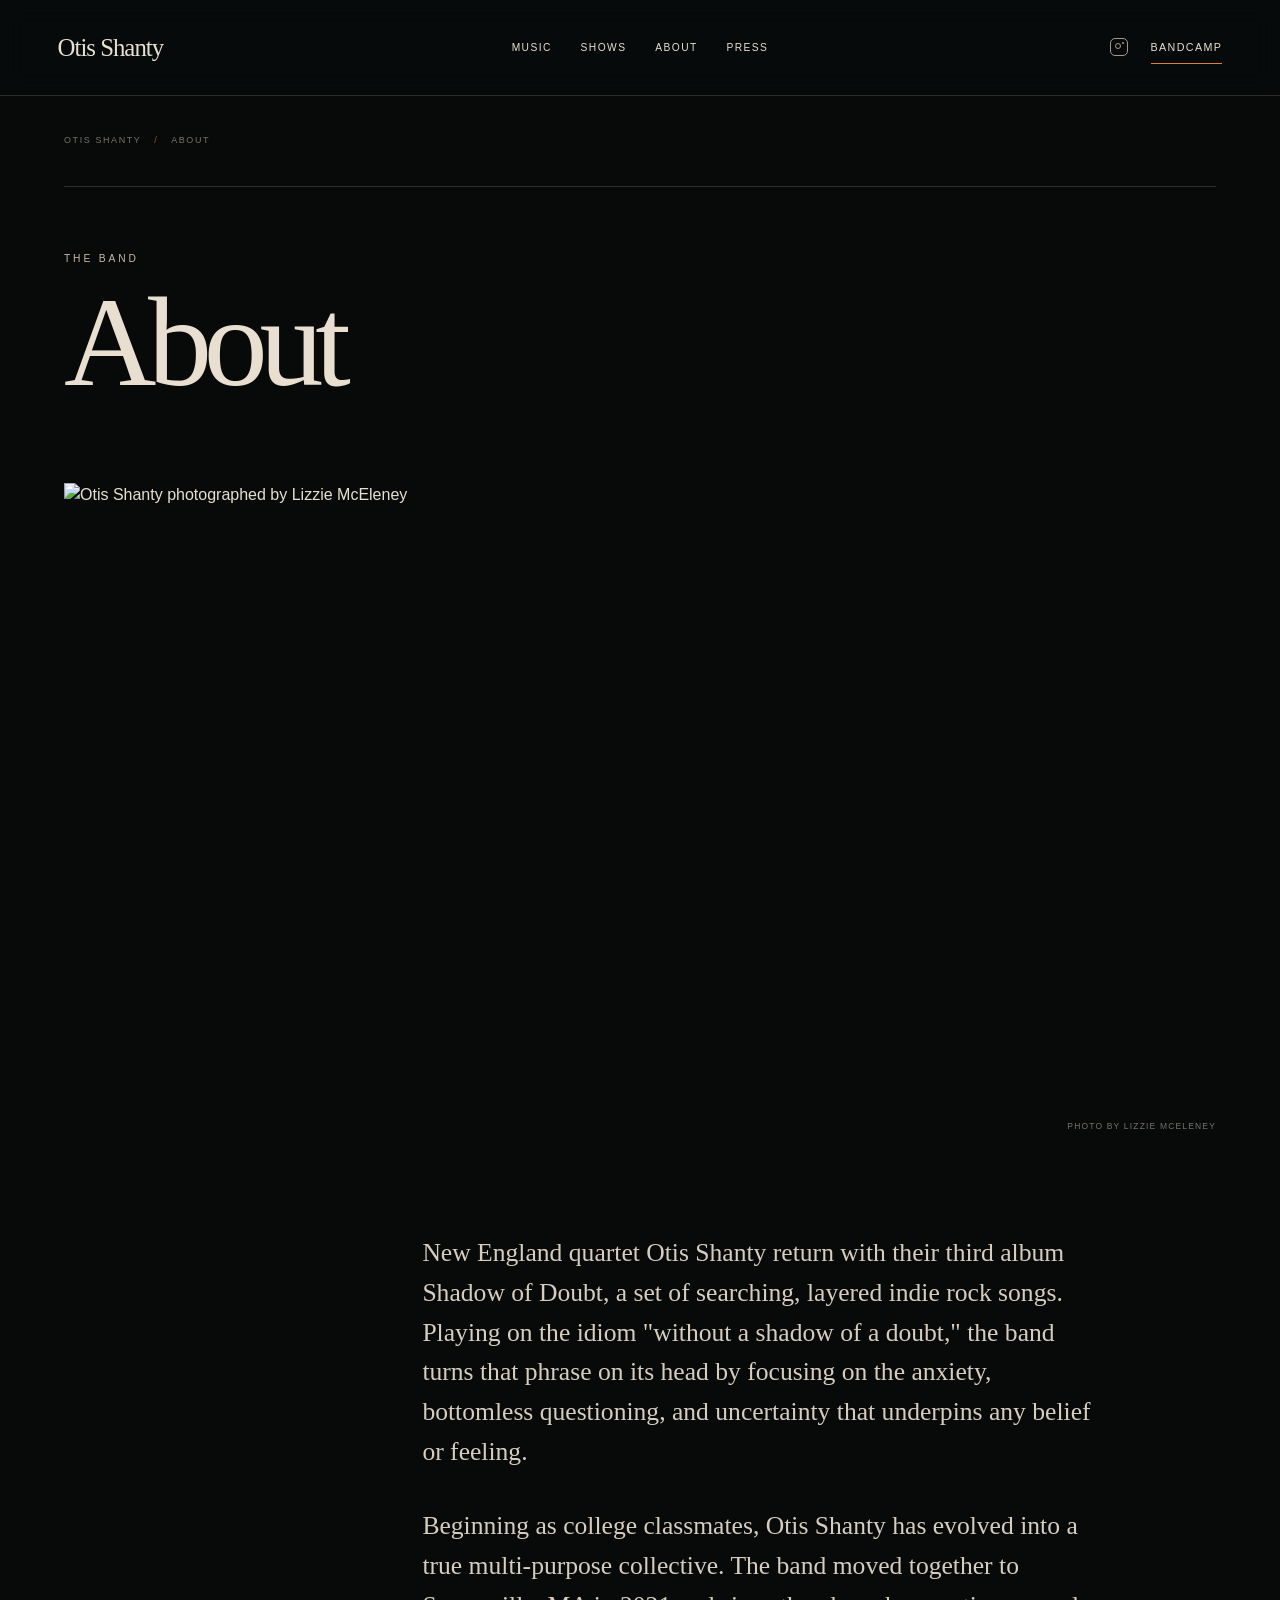
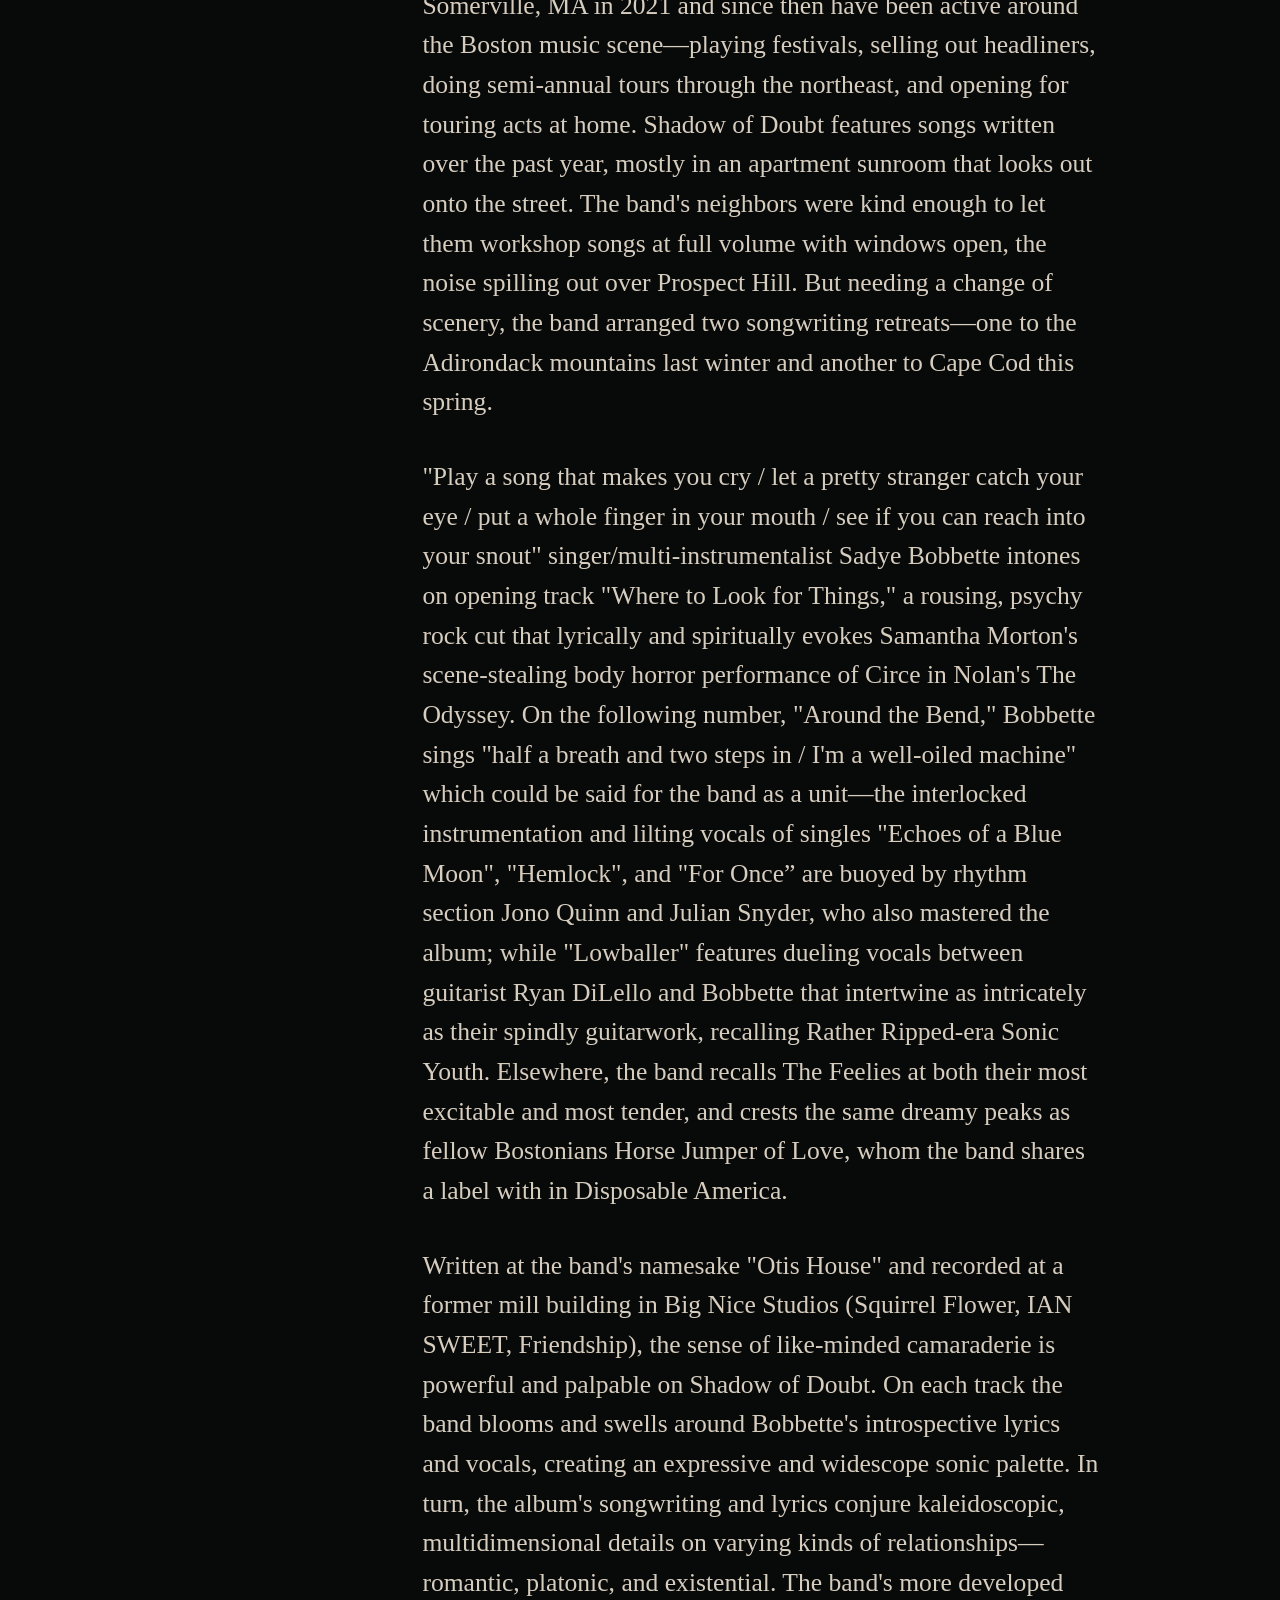
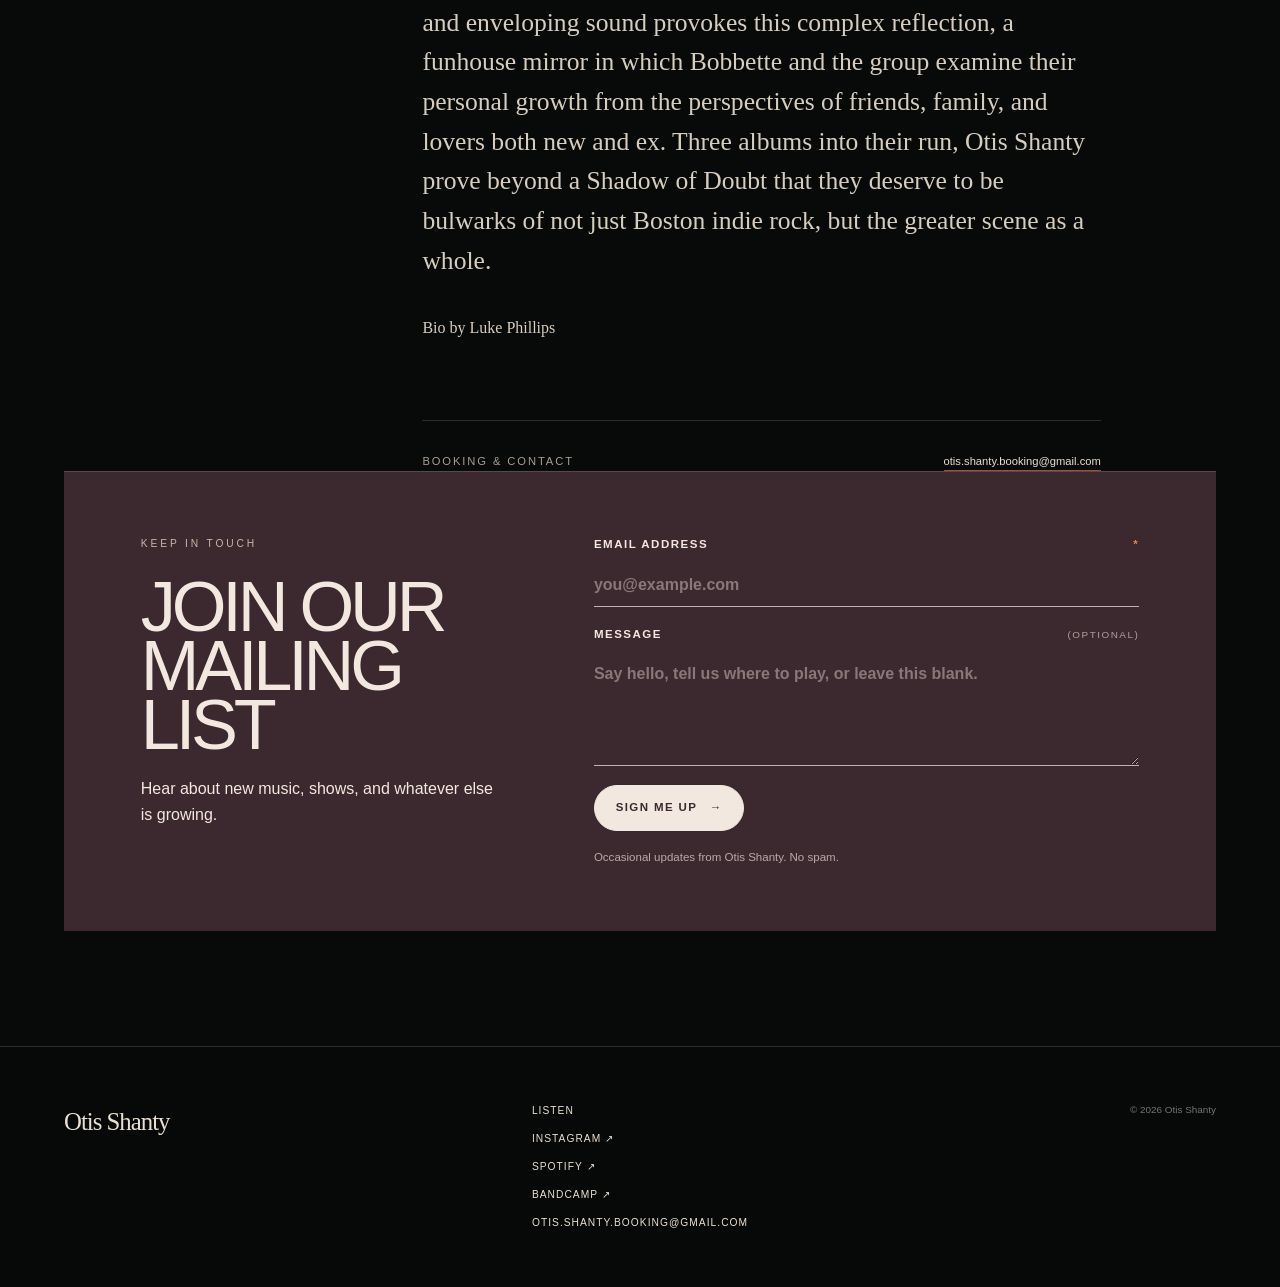
==== commit 0692beeb: "Credit bio author Luke Phillips" ====
--- a/about/index.html
+++ b/about/index.html
@@ -1,2 +1,2 @@
-<!DOCTYPE html><html lang="en"><head><meta charSet="utf-8"/><meta name="viewport" content="width=device-width, initial-scale=1"/><link rel="stylesheet" href="/_next/static/css/index.syZlC2G3.css" data-rsc-css-href="/_next/static/css/index.syZlC2G3.css" data-precedence="vite-rsc/importer-resources"/><link rel="modulepreload" fetchPriority="low" href="/_next/static/chunks/index-CY0ZWYhM.js"/><script src="/_next/static/chunks/rolldown-runtime-C60lm6uB.js" type="module" async=""></script><script src="/_next/static/chunks/framework-BgSIrAUN.js" type="module" async=""></script><link rel="modulepreload" href="/_next/static/chunks/layout-segment-context-D9GJHPmT.js" crossorigin=""/><link rel="modulepreload" href="/_next/static/chunks/SiteChrome-B37xOFVW.js" crossorigin=""/><link rel="modulepreload" href="/_next/static/chunks/image-C7e3PV2s.js" crossorigin=""/><title>About — Otis Shanty</title><meta name="description" content="The story of Boston indie rock band Otis Shanty."/><meta property="og:title" content="About — Otis Shanty"/><meta property="og:description" content="The story of Boston indie rock band Otis Shanty."/><meta property="og:image" content="https://www.otisshanty.com/otis-shanty-red.jpg"/><meta name="twitter:card" content="summary_large_image"/><meta name="twitter:title" content="About — Otis Shanty"/><meta name="twitter:description" content="The story of Boston indie rock band Otis Shanty."/><meta name="twitter:image" content="https://www.otisshanty.com/otis-shanty-red.jpg"/><script>Object.assign(((self[Symbol.for("vinext.navigationRuntime")]??={bootstrap:{routeManifest:null},functions:{}}).bootstrap.rsc??={rsc:[]}),{params:{},nav:{"pathname":"/about","searchParams":[]}})</script><link rel="modulepreload" href="/_next/static/chunks/index-CY0ZWYhM.js" />
-<script src="/mailing-list.js"></script></head><body><a class="skip-link" href="#main-content">Skip to content</a><header class="site-header header-solid"><a class="wordmark" href="/">Otis Shanty</a><nav aria-label="Primary navigation"><a href="/music">Music</a><a href="/shows">Shows</a><a href="/about">About</a><a href="/press">Press</a></nav><div class="header-actions"><a class="instagram-icon" href="https://www.instagram.com/otis.shanty/?hl=en" target="_blank" rel="noreferrer" aria-label="Otis Shanty on Instagram" title="Instagram"><span></span></a><a class="preorder-small" href="https://otisshanty.bandcamp.com/album/shadow-of-doubt">Bandcamp</a></div><button class="menu-button" type="button" aria-label="Open menu" aria-expanded="false" aria-controls="mobile-navigation"><span></span><span></span></button><div id="mobile-navigation" aria-hidden="true" class="mobile-menu "><a href="/music">Music</a><a href="/shows">Shows</a><a href="/about">About</a><a href="/press">Press</a><a class="mobile-preorder" href="https://otisshanty.bandcamp.com/album/shadow-of-doubt">Listen on Bandcamp ↗</a></div></header><main id="main-content" class="inner-page"><div class="page-kicker">Otis Shanty <span>/</span> <!-- -->About</div><section class="page-title"><p class="eyebrow">The band</p><h1>About</h1></section><figure class="band-photo"><img src="/otis-shanty-red.jpg" alt="Otis Shanty photographed by Lizzie McEleney" loading="eager" fetchPriority="high" decoding="async" data-nimg="fill" style="position:absolute;inset:0;width:100%;height:100%;object-fit:cover"/><figcaption>Photo by Lizzie McEleney</figcaption></figure><section class="bio"><p>New England quartet Otis Shanty return with their third album Shadow of Doubt, a set of searching, layered indie rock songs. Playing on the idiom &quot;without a shadow of a doubt,&quot; the band turns that phrase on its head by focusing on the anxiety, bottomless questioning, and uncertainty that underpins any belief or feeling.</p><p>Beginning as college classmates, Otis Shanty has evolved into a true multi-purpose collective. The band moved together to Somerville, MA in 2021 and since then have been active around the Boston music scene—playing festivals, selling out headliners, doing semi-annual tours through the northeast, and opening for touring acts at home. Shadow of Doubt features songs written over the past year, mostly in an apartment sunroom that looks out onto the street. The band&#x27;s neighbors were kind enough to let them workshop songs at full volume with windows open, the noise spilling out over Prospect Hill. But needing a change of scenery, the band arranged two songwriting retreats—one to the Adirondack mountains last winter and another to Cape Cod this spring.</p><p>&quot;Play a song that makes you cry / let a pretty stranger catch your eye / put a whole finger in your mouth / see if you can reach into your snout&quot; singer/multi-instrumentalist Sadye Bobbette intones on opening track &quot;Where to Look for Things,&quot; a rousing, psychy rock cut that lyrically and spiritually evokes Samantha Morton&#x27;s scene-stealing body horror performance of Circe in Nolan&#x27;s The Odyssey. On the following number, &quot;Around the Bend,&quot; Bobbette sings &quot;half a breath and two steps in / I&#x27;m a well-oiled machine&quot; which could be said for the band as a unit—the interlocked instrumentation and lilting vocals of singles &quot;Echoes of a Blue Moon&quot;, &quot;Hemlock&quot;, and &quot;For Once” are buoyed by rhythm section Jono Quinn and Julian Snyder, who also mastered the album; while &quot;Lowballer&quot; features dueling vocals between guitarist Ryan DiLello and Bobbette that intertwine as intricately as their spindly guitarwork, recalling Rather Ripped-era Sonic Youth. Elsewhere, the band recalls The Feelies at both their most excitable and most tender, and crests the same dreamy peaks as fellow Bostonians Horse Jumper of Love, whom the band shares a label with in Disposable America.</p><p>Written at the band&#x27;s namesake &quot;Otis House&quot; and recorded at a former mill building in Big Nice Studios (Squirrel Flower, IAN SWEET, Friendship), the sense of like-minded camaraderie is powerful and palpable on Shadow of Doubt. On each track the band blooms and swells around Bobbette&#x27;s introspective lyrics and vocals, creating an expressive and widescope sonic palette. In turn, the album&#x27;s songwriting and lyrics conjure kaleidoscopic, multidimensional details on varying kinds of relationships—romantic, platonic, and existential. The band&#x27;s more developed and enveloping sound provokes this complex reflection, a funhouse mirror in which Bobbette and the group examine their personal growth from the perspectives of friends, family, and lovers both new and ex. Three albums into their run, Otis Shanty prove beyond a Shadow of Doubt that they deserve to be bulwarks of not just Boston indie rock, but the greater scene as a whole.</p><aside><span>Booking &amp; contact</span><a href="mailto:otis.shanty.booking@gmail.com">otis.shanty.booking@gmail.com</a></aside></section></main><footer><a class="footer-wordmark" href="/">Otis Shanty</a><div class="footer-links"><a href="/music">Listen</a><a href="https://www.instagram.com/otis.shanty/?hl=en" target="_blank" rel="noreferrer">Instagram ↗</a><a href="https://open.spotify.com/album/1xPQFwvH3GGI2QdqmCt6i6?si=0ZHoi7XAS32WId8lgdNihg">Spotify ↗</a><a href="https://otisshanty.bandcamp.com/album/shadow-of-doubt">Bandcamp ↗</a><a href="mailto:otis.shanty.booking@gmail.com">otis.shanty.booking@gmail.com</a></div><p>© 2026 Otis Shanty</p></footer><script type="application/ld+json">{"@context":"https://schema.org","@type":"MusicGroup","name":"Otis Shanty","genre":"Indie rock","url":"https://www.otisshanty.com","image":"https://www.otisshanty.com/otis-shanty-red.jpg","sameAs":["https://www.instagram.com/otis.shanty/?hl=en","https://otisshanty.bandcamp.com/album/shadow-of-doubt"],"album":[{"@type":"MusicAlbum","name":"Shadow of Doubt","datePublished":"2026-09-17"},{"@type":"MusicAlbum","name":"Up on the Hill","datePublished":"2024"},{"@type":"MusicAlbum","name":"Early Birds","datePublished":"2023"}]}</script><script type="module" src="/_next/static/chunks/index-CY0ZWYhM.js" id="_R_" async=""></script><script>((self[Symbol.for("vinext.navigationRuntime")]??={bootstrap:{routeManifest:null},functions:{}}).bootstrap.rsc??={rsc:[]}).rsc.push("2:I[\"48913baa60ea\",[],\"Children\",1]\n")</script><script>((self[Symbol.for("vinext.navigationRuntime")]??={bootstrap:{routeManifest:null},functions:{}}).bootstrap.rsc??={rsc:[]}).rsc.push("3:I[\"0b63d72dce85\",[],\"GlobalErrorBoundary\",1]\n")</script><script>((self[Symbol.for("vinext.navigationRuntime")]??={bootstrap:{routeManifest:null},functions:{}}).bootstrap.rsc??={rsc:[]}).rsc.push("4:I[\"2e7a74b14406\",[],\"default\",1]\n")</script><script>((self[Symbol.for("vinext.navigationRuntime")]??={bootstrap:{routeManifest:null},functions:{}}).bootstrap.rsc??={rsc:[]}).rsc.push("5:I[\"0b63d72dce85\",[],\"ErrorBoundary\",1]\n")</script><script>((self[Symbol.for("vinext.navigationRuntime")]??={bootstrap:{routeManifest:null},functions:{}}).bootstrap.rsc??={rsc:[]}).rsc.push("6:I[\"11960209a8f5\",[],\"LayoutSegmentProvider\",1]\n")</script><script>((self[Symbol.for("vinext.navigationRuntime")]??={bootstrap:{routeManifest:null},functions:{}}).bootstrap.rsc??={rsc:[]}).rsc.push("7:I[\"48913baa60ea\",[],\"Slot\",1]\n")</script><script>((self[Symbol.for("vinext.navigationRuntime")]??={bootstrap:{routeManifest:null},functions:{}}).bootstrap.rsc??={rsc:[]}).rsc.push("8:I[\"787b601c93ac\",[],\"AppRouterScrollTarget\",1]\n")</script><script>((self[Symbol.for("vinext.navigationRuntime")]??={bootstrap:{routeManifest:null},functions:{}}).bootstrap.rsc??={rsc:[]}).rsc.push("9:I[\"0b63d72dce85\",[],\"RedirectBoundary\",1]\n")</script><script>((self[Symbol.for("vinext.navigationRuntime")]??={bootstrap:{routeManifest:null},functions:{}}).bootstrap.rsc??={rsc:[]}).rsc.push(":HL[\"/_next/static/css/index.syZlC2G3.css\",\"style\"     ]\n")</script><script>((self[Symbol.for("vinext.navigationRuntime")]??={bootstrap:{routeManifest:null},functions:{}}).bootstrap.rsc??={rsc:[]}).rsc.push("0:{\"__route\":\"route:/about\",\"__interceptionContext\":null,\"__layoutIds\":[\"layout:/\"],\"__rootLayout\":\"/\",\"__sourcePage\":\"/about/page\",\"page:/about\":\"$L1\",\"layout:/\":[[[[\"$\",\"link\",\"css:/_next/static/css/index.syZlC2G3.css\",{\"rel\":\"stylesheet\",\"precedence\":\"vite-rsc/importer-resources\",\"href\":\"/_next/static/css/index.syZlC2G3.css\",\"data-rsc-css-href\":\"/_next/static/css/index.syZlC2G3.css\"}],\"$undefined\"],[\"$\",\"html\",null,{\"lang\":\"en\",\"children\":[\"$\",\"body\",null,{\"children\":[[\"$\",\"$L2\",null,{}],[\"$\",\"script\",null,{\"type\":\"application/ld+json\",\"dangerouslySetInnerHTML\":{\"__html\":\"{\\\"@context\\\":\\\"https://schema.org\\\",\\\"@type\\\":\\\"MusicGroup\\\",\\\"name\\\":\\\"Otis Shanty\\\",\\\"genre\\\":\\\"Indie rock\\\",\\\"url\\\":\\\"https://www.otisshanty.com\\\",\\\"image\\\":\\\"https://www.otisshanty.com/otis-shanty-red.jpg\\\",\\\"sameAs\\\":[\\\"https://www.instagram.com/otis.shanty/?hl=en\\\",\\\"https://otisshanty.bandcamp.com/album/shadow-of-doubt\\\"],\\\"album\\\":[{\\\"@type\\\":\\\"MusicAlbum\\\",\\\"name\\\":\\\"Shadow of Doubt\\\",\\\"datePublished\\\":\\\"2026-09-17\\\"},{\\\"@type\\\":\\\"MusicAlbum\\\",\\\"name\\\":\\\"Up on the Hill\\\",\\\"datePublished\\\":\\\"2024\\\"},{\\\"@type\\\":\\\"MusicAlbum\\\",\\\"name\\\":\\\"Early Birds\\\",\\\"datePublished\\\":\\\"2023\\\"}]}\"}}]]}]}]],null],\"route:/about\":[[[\"$\",\"meta\",null,{\"charSet\":\"utf-8\"}],[[\"$\",\"title\",\"0\",{\"children\":\"About — Otis Shanty\"}],[\"$\",\"meta\",\"1\",{\"name\":\"description\",\"content\":\"The story of Boston indie rock band Otis Shanty.\"}],[\"$\",\"meta\",\"2\",{\"property\":\"og:title\",\"content\":\"About — Otis Shanty\"}],[\"$\",\"meta\",\"3\",{\"property\":\"og:description\",\"content\":\"The story of Boston indie rock band Otis Shanty.\"}],[\"$\",\"meta\",\"4\",{\"property\":\"og:image\",\"content\":\"https://www.otisshanty.com/otis-shanty-red.jpg\"}],[\"$\",\"meta\",\"5\",{\"name\":\"twitter:card\",\"content\":\"summary_large_image\"}],[\"$\",\"meta\",\"6\",{\"name\":\"twitter:title\",\"content\":\"About — Otis Shanty\"}],[\"$\",\"meta\",\"7\",{\"name\":\"twitter:description\",\"content\":\"The story of Boston indie rock band Otis Shanty.\"}],[\"$\",\"meta\",\"8\",{\"name\":\"twitter:image\",\"content\":\"https://www.otisshanty.com/otis-shanty-red.jpg\"}]],[[\"$\",\"meta\",\"0\",{\"name\":\"viewport\",\"content\":\"width=device-width, initial-scale=1\"}]]],[\"$\",\"$L3\",null,{\"fallback\":\"$4\",\"children\":[\"$\",\"$L5\",null,{\"fallback\":\"$4\",\"children\":[\"$\",\"$L6\",null,{\"providerId\":\"layout:/\",\"segmentMap\":{\"children\":[\"about\"]},\"children\":[\"$\",\"$L7\",null,{\"id\":\"layout:/\",\"parallelSlots\":\"$undefined\",\"children\":[\"$\",\"$L8\",null,{\"children\":[\"$\",\"$L9\",null,{\"children\":[[\"$\",\"$L6\",null,{\"providerId\":\"page:/about\",\"segmentMap\":{\"children\":[\"__PAGE__\"]},\"children\":[\"$\",\"$L7\",null,{\"id\":\"page:/about\"}]}],null]}]}]}]}]}]}],null,null],\"__layoutFlags\":{\"layout:/\":\"s\"},\"__artifactCompatibility\":{\"schemaVersion\":1,\"graphVersion\":\"app-route-graph:5d73bdb41b200fd7\",\"deploymentVersion\":\"6e9ef44b-2703-4c44-ae47-f699ba587ddc\",\"appElementsSchemaVersion\":1,\"rscPayloadSchemaVersion\":1,\"rootBoundaryId\":\"/\",\"renderEpoch\":null},\"__renderObservation\":{\"schemaVersion\":1,\"output\":{\"kind\":\"app-rsc\",\"mountedSlotsFingerprint\":null,\"renderEpoch\":null,\"rootBoundaryId\":\"/\",\"routeId\":\"route:/about\"},\"completeness\":\"partial\",\"boundaryOutcome\":{\"kind\":\"unknown\"},\"requestApis\":[{\"kind\":\"connection\",\"status\":\"unknown\"},{\"kind\":\"cookies\",\"status\":\"unknown\"},{\"kind\":\"draftMode\",\"status\":\"unknown\"},{\"kind\":\"headers\",\"status\":\"unknown\"},{\"kind\":\"params\",\"status\":\"unknown\"},{\"kind\":\"searchParams\",\"status\":\"unknown\"}],\"dynamicFetches\":[],\"cacheTags\":[\"/about\",\"_N_T_/about\",\"_N_T_/about/layout\",\"_N_T_/about/page\",\"_N_T_/layout\"],\"pathTags\":[\"/about\"],\"cacheability\":\"unknown\",\"downgrade\":{\"target\":\"freshRender\",\"reasons\":[{\"code\":\"CP_DOWNGRADE_CACHEABILITY_UNKNOWN\",\"target\":\"freshRender\"},{\"code\":\"CP_DOWNGRADE_INCOMPLETE_OBSERVATION\",\"completeness\":\"partial\",\"target\":\"freshRender\"},{\"code\":\"CP_DOWNGRADE_UNKNOWN_REQUEST_API\",\"requestApi\":\"connection\",\"target\":\"freshRender\"},{\"code\":\"CP_DOWNGRADE_UNKNOWN_REQUEST_API\",\"requestApi\":\"cookies\",\"target\":\"freshRender\"},{\"code\":\"CP_DOWNGRADE_UNKNOWN_REQUEST_API\",\"requestApi\":\"draftMode\",\"target\":\"freshRender\"},{\"code\":\"CP_DOWNGRADE_UNKNOWN_REQUEST_API\",\"requestApi\":\"headers\",\"target\":\"freshRender\"},{\"code\":\"CP_DOWNGRADE_UNKNOWN_REQUEST_API\",\"requestApi\":\"params\",\"target\":\"freshRender\"},{\"code\":\"CP_DOWNGRADE_UNKNOWN_REQUEST_API\",\"requestApi\":\"searchParams\",\"target\":\"freshRender\"}],\"fallback\":{\"kind\":\"breakerFallback\",\"code\":\"CP_PRIVATE_DYNAMIC_DOWNGRADE\",\"mode\":\"renderFresh\",\"scope\":\"affectedOutput\",\"fields\":{\"reasonCodes\":[\"CP_DOWNGRADE_CACHEABILITY_UNKNOWN\",\"CP_DOWNGRADE_INCOMPLETE_OBSERVATION\",\"CP_DOWNGRADE_UNKNOWN_REQUEST_API\",\"CP_DOWNGRADE_UNKNOWN_REQUEST_API\",\"CP_DOWNGRADE_UNKNOWN_REQUEST_API\",\"CP_DOWNGRADE_UNKNOWN_REQUEST_API\",\"CP_DOWNGRADE_UNKNOWN_REQUEST_API\",\"CP_DOWNGRADE_UNKNOWN_REQUEST_API\"],\"target\":\"freshRender\"}},\"isPublicCacheCandidate\":false}}}\n")</script><script>((self[Symbol.for("vinext.navigationRuntime")]??={bootstrap:{routeManifest:null},functions:{}}).bootstrap.rsc??={rsc:[]}).rsc.push("a:I[\"04dff15fd24a\",[],\"PageShell\",1]\n")</script><script>((self[Symbol.for("vinext.navigationRuntime")]??={bootstrap:{routeManifest:null},functions:{}}).bootstrap.rsc??={rsc:[]}).rsc.push("b:I[\"9fb86276be8f\",[],\"default\",1]\n")</script><script>((self[Symbol.for("vinext.navigationRuntime")]??={bootstrap:{routeManifest:null},functions:{}}).bootstrap.rsc??={rsc:[]}).rsc.push("c:T492,")</script><script>((self[Symbol.for("vinext.navigationRuntime")]??={bootstrap:{routeManifest:null},functions:{}}).bootstrap.rsc??={rsc:[]}).rsc.push("\"Play a song that makes you cry / let a pretty stranger catch your eye / put a whole finger in your mouth / see if you can reach into your snout\" singer/multi-instrumentalist Sadye Bobbette intones on opening track \"Where to Look for Things,\" a rousing, psychy rock cut that lyrically and spiritually evokes Samantha Morton's scene-stealing body horror performance of Circe in Nolan's The Odyssey. On the following number, \"Around the Bend,\" Bobbette sings \"half a breath and two steps in / I'm a well-oiled machine\" which could be said for the band as a unit—the interlocked instrumentation and lilting vocals of singles \"Echoes of a Blue Moon\", \"Hemlock\", and \"For Once” are buoyed by rhythm section Jono Quinn and Julian Snyder, who also mastered the album; while \"Lowballer\" features dueling vocals between guitarist Ryan DiLello and Bobbette that intertwine as intricately as their spindly guitarwork, recalling Rather Ripped-era Sonic Youth. Elsewhere, the band recalls The Feelies at both their most excitable and most tender, and crests the same dreamy peaks as fellow Bostonians Horse Jumper of Love, whom the band shares a label with in Disposable America.")</script><script>((self[Symbol.for("vinext.navigationRuntime")]??={bootstrap:{routeManifest:null},functions:{}}).bootstrap.rsc??={rsc:[]}).rsc.push("d:T492,")</script><script>((self[Symbol.for("vinext.navigationRuntime")]??={bootstrap:{routeManifest:null},functions:{}}).bootstrap.rsc??={rsc:[]}).rsc.push("\"Play a song that makes you cry / let a pretty stranger catch your eye / put a whole finger in your mouth / see if you can reach into your snout\" singer/multi-instrumentalist Sadye Bobbette intones on opening track \"Where to Look for Things,\" a rousing, psychy rock cut that lyrically and spiritually evokes Samantha Morton's scene-stealing body horror performance of Circe in Nolan's The Odyssey. On the following number, \"Around the Bend,\" Bobbette sings \"half a breath and two steps in / I'm a well-oiled machine\" which could be said for the band as a unit—the interlocked instrumentation and lilting vocals of singles \"Echoes of a Blue Moon\", \"Hemlock\", and \"For Once” are buoyed by rhythm section Jono Quinn and Julian Snyder, who also mastered the album; while \"Lowballer\" features ")</script><script>((self[Symbol.for("vinext.navigationRuntime")]??={bootstrap:{routeManifest:null},functions:{}}).bootstrap.rsc??={rsc:[]}).rsc.push("dueling vocals between guitarist Ryan DiLello and Bobbette that intertwine as intricately as their spindly guitarwork, recalling Rather Ripped-era Sonic Youth. Elsewhere, the band recalls The Feelies at both their most excitable and most tender, and crests the same dreamy peaks as fellow Bostonians Horse Jumper of Love, whom the band shares a label with in Disposable America.")</script><script>((self[Symbol.for("vinext.navigationRuntime")]??={bootstrap:{routeManifest:null},functions:{}}).bootstrap.rsc??={rsc:[]}).rsc.push("1:[\"$\",\"$La\",null,{\"label\":\"About\",\"children\":[[\"$\",\"section\",null,{\"className\":\"page-title\",\"children\":[[\"$\",\"p\",null,{\"className\":\"eyebrow\",\"children\":\"The band\"}],[\"$\",\"h1\",null,{\"children\":\"About\"}]]}],[\"$\",\"figure\",null,{\"className\":\"band-photo\",\"children\":[[\"$\",\"$Lb\",null,{\"src\":\"/otis-shanty-red.jpg\",\"alt\":\"Otis Shanty photographed by Lizzie McEleney\",\"fill\":true,\"priority\":true,\"sizes\":\"100vw\"}],[\"$\",\"figcaption\",null,{\"children\":\"Photo by Lizzie McEleney\"}]]}],[\"$\",\"section\",null,{\"className\":\"bio\",\"children\":[[[\"$\",\"p\",\"New England quartet Otis Shanty return with their third album Shadow of Doubt, a set of searching, layered indie rock songs. Playing on the idiom \\\"without a shadow of a doubt,\\\" the band turns that phrase on its head by focusing on the anxiety, bottomless questioning, and uncertainty that underpins any belief or feeling.\",{\"children\":\"New England quartet Otis Shanty return with their third album Shadow of Doubt, a set of searching, layered indie rock songs. Playing on the idiom \\\"without a shadow of a doubt,\\\" the band turns that phrase on its head by focusing on the anxiety, bottomless questioning, and uncertainty that underpins any belief or feeling.\"}],[\"$\",\"p\",\"Beginning as college classmates, Otis Shanty has evolved into a true multi-purpose collective. The band moved together to Somerville, MA in 2021 and since then have been active around the Boston music scene—playing festivals, selling out headliners, doing semi-annual tours through the northeast, and opening for touring acts at home. Shadow of Doubt features songs written over the past year, mostly in an apartment sunroom that looks out onto the street. The band's neighbors were kind enough to let them workshop songs at full volume with windows open, the noise spilling out over Prospect Hill. But needing a change of scenery, the band arranged two songwriting retreats—one to the Adirondack mountains last winter and another to Cape Cod this spring.\",{\"children\":\"Beginning as college classmates, Otis Shanty has evolved into a true multi-purpose collective. The band moved together to Somerville, MA in 2021 and since then have been active around the Boston music scene—playing festivals, selling out headliners, doing semi-annual tours through the northeast, and opening for touring acts at home. Shadow of Doubt features songs written over the past year, mostly in an apartment sunroom that looks out onto the street. The band's neighbors were kind enough to let them workshop songs at full volume with windows open, the noise spilling out over Prospect Hill. But needing a change of scenery, the band arranged two songwriting retreats—one to the Adirondack mountains last winter and another to Cape Cod this spring.\"}],[\"$\",\"p\",\"$c\",{\"children\":\"$d\"}],\"$Le\"],\"$Lf\"]}]]}]\n")</script><script>((self[Symbol.for("vinext.navigationRuntime")]??={bootstrap:{routeManifest:null},functions:{}}).bootstrap.rsc??={rsc:[]}).rsc.push("e:[\"$\",\"p\",\"Written at the band's namesake \\\"Otis House\\\" and recorded at a former mill building in Big Nice Studios (Squirrel Flower, IAN SWEET, Friendship), the sense of like-minded camaraderie is powerful and palpable on Shadow of Doubt. On each track the band blooms and swells around Bobbette's introspective lyrics and vocals, creating an expressive and widescope sonic palette. In turn, the album's songwriting and lyrics conjure kaleidoscopic, multidimensional details on varying kinds of relationships—romantic, platonic, and existential. The band's more developed and enveloping sound provokes this complex reflection, a funhouse mirror in which Bobbette and the group examine their personal growth from the perspectives of friends, family, and lovers both new and ex. Three albums into their run, Otis Shanty prove beyond a Shadow of Doubt that they deserve to be bulwarks of not just Boston indie rock, but the greater scene as a whole.\",{\"children\":\"Written at the band's namesake \\\"Otis House\\\" and recorded at a former mill building in Big Nice Studios (Squirrel Flower, IAN SWEET, Friendship), the sense of like-minded camaraderie is powerful and palpable on Shadow of Doubt. On each track the band blooms and swells around Bobbette's introspective lyrics and vocals, creating an expressive and widescope sonic palette. In turn, the album's songwriting and lyrics conjure kaleidoscopic, multidimensional details on varying kinds of relationships—romantic, platonic, and existential. The band's more developed and enveloping sound provokes this complex reflection, a funhouse mirror in which Bobbette and the group examine their personal growth from the perspectives of friends, family, and lovers both new and ex. Three albums into their run, Otis Shanty prove beyond a Shadow of Doubt that they deserve to be bulwarks of not just Boston indie rock, but the greater scene as a whole.\"}]\n")</script><script>((self[Symbol.for("vinext.navigationRuntime")]??={bootstrap:{routeManifest:null},functions:{}}).bootstrap.rsc??={rsc:[]}).rsc.push("f:[\"$\",\"aside\",null,{\"children\":[[\"$\",\"span\",null,{\"children\":\"Booking \u0026 contact\"}],[\"$\",\"a\",null,{\"href\":\"mailto:otis.shanty.booking@gmail.com\",\"children\":\"otis.shanty.booking@gmail.com\"}]]}]\n")</script><script>Object.assign(((self[Symbol.for("vinext.navigationRuntime")]??={bootstrap:{routeManifest:null},functions:{}}).bootstrap.rsc??={rsc:[]}),{"initialCacheKind":"static"});((self[Symbol.for("vinext.navigationRuntime")]??={bootstrap:{routeManifest:null},functions:{}}).bootstrap.rsc??={rsc:[]}).done=true</script></body></html>+<!DOCTYPE html><html lang="en"><head><meta charSet="utf-8"/><meta name="viewport" content="width=device-width, initial-scale=1"/><link rel="stylesheet" href="/_next/static/css/index.syZlC2G3.css" data-rsc-css-href="/_next/static/css/index.syZlC2G3.css" data-precedence="vite-rsc/importer-resources"/><link rel="modulepreload" fetchPriority="low" href="/_next/static/chunks/index-C-ijAk0e.js"/><script src="/_next/static/chunks/rolldown-runtime-C60lm6uB.js" type="module" async=""></script><script src="/_next/static/chunks/framework-BgSIrAUN.js" type="module" async=""></script><link rel="modulepreload" href="/_next/static/chunks/layout-segment-context-C6Mo05sb.js" crossorigin=""/><link rel="modulepreload" href="/_next/static/chunks/SiteChrome-B37xOFVW.js" crossorigin=""/><link rel="modulepreload" href="/_next/static/chunks/image-BAXAnn98.js" crossorigin=""/><title>About — Otis Shanty</title><meta name="description" content="The story of Boston indie rock band Otis Shanty."/><meta property="og:title" content="About — Otis Shanty"/><meta property="og:description" content="The story of Boston indie rock band Otis Shanty."/><meta property="og:image" content="https://www.otisshanty.com/otis-shanty-red.jpg"/><meta name="twitter:card" content="summary_large_image"/><meta name="twitter:title" content="About — Otis Shanty"/><meta name="twitter:description" content="The story of Boston indie rock band Otis Shanty."/><meta name="twitter:image" content="https://www.otisshanty.com/otis-shanty-red.jpg"/><script>Object.assign(((self[Symbol.for("vinext.navigationRuntime")]??={bootstrap:{routeManifest:null},functions:{}}).bootstrap.rsc??={rsc:[]}),{params:{},nav:{"pathname":"/about","searchParams":[]}})</script><link rel="modulepreload" href="/_next/static/chunks/index-C-ijAk0e.js" />
+<script src="/mailing-list.js"></script></head><body><a class="skip-link" href="#main-content">Skip to content</a><header class="site-header header-solid"><a class="wordmark" href="/">Otis Shanty</a><nav aria-label="Primary navigation"><a href="/music">Music</a><a href="/shows">Shows</a><a href="/about">About</a><a href="/press">Press</a></nav><div class="header-actions"><a class="instagram-icon" href="https://www.instagram.com/otis.shanty/?hl=en" target="_blank" rel="noreferrer" aria-label="Otis Shanty on Instagram" title="Instagram"><span></span></a><a class="preorder-small" href="https://otisshanty.bandcamp.com/album/shadow-of-doubt">Bandcamp</a></div><button class="menu-button" type="button" aria-label="Open menu" aria-expanded="false" aria-controls="mobile-navigation"><span></span><span></span></button><div id="mobile-navigation" aria-hidden="true" class="mobile-menu "><a href="/music">Music</a><a href="/shows">Shows</a><a href="/about">About</a><a href="/press">Press</a><a class="mobile-preorder" href="https://otisshanty.bandcamp.com/album/shadow-of-doubt">Listen on Bandcamp ↗</a></div></header><main id="main-content" class="inner-page"><div class="page-kicker">Otis Shanty <span>/</span> <!-- -->About</div><section class="page-title"><p class="eyebrow">The band</p><h1>About</h1></section><figure class="band-photo"><img src="/otis-shanty-red.jpg" alt="Otis Shanty photographed by Lizzie McEleney" loading="eager" fetchPriority="high" decoding="async" data-nimg="fill" style="position:absolute;inset:0;width:100%;height:100%;object-fit:cover"/><figcaption>Photo by Lizzie McEleney</figcaption></figure><section class="bio"><p>New England quartet Otis Shanty return with their third album Shadow of Doubt, a set of searching, layered indie rock songs. Playing on the idiom &quot;without a shadow of a doubt,&quot; the band turns that phrase on its head by focusing on the anxiety, bottomless questioning, and uncertainty that underpins any belief or feeling.</p><p>Beginning as college classmates, Otis Shanty has evolved into a true multi-purpose collective. The band moved together to Somerville, MA in 2021 and since then have been active around the Boston music scene—playing festivals, selling out headliners, doing semi-annual tours through the northeast, and opening for touring acts at home. Shadow of Doubt features songs written over the past year, mostly in an apartment sunroom that looks out onto the street. The band&#x27;s neighbors were kind enough to let them workshop songs at full volume with windows open, the noise spilling out over Prospect Hill. But needing a change of scenery, the band arranged two songwriting retreats—one to the Adirondack mountains last winter and another to Cape Cod this spring.</p><p>&quot;Play a song that makes you cry / let a pretty stranger catch your eye / put a whole finger in your mouth / see if you can reach into your snout&quot; singer/multi-instrumentalist Sadye Bobbette intones on opening track &quot;Where to Look for Things,&quot; a rousing, psychy rock cut that lyrically and spiritually evokes Samantha Morton&#x27;s scene-stealing body horror performance of Circe in Nolan&#x27;s The Odyssey. On the following number, &quot;Around the Bend,&quot; Bobbette sings &quot;half a breath and two steps in / I&#x27;m a well-oiled machine&quot; which could be said for the band as a unit—the interlocked instrumentation and lilting vocals of singles &quot;Echoes of a Blue Moon&quot;, &quot;Hemlock&quot;, and &quot;For Once” are buoyed by rhythm section Jono Quinn and Julian Snyder, who also mastered the album; while &quot;Lowballer&quot; features dueling vocals between guitarist Ryan DiLello and Bobbette that intertwine as intricately as their spindly guitarwork, recalling Rather Ripped-era Sonic Youth. Elsewhere, the band recalls The Feelies at both their most excitable and most tender, and crests the same dreamy peaks as fellow Bostonians Horse Jumper of Love, whom the band shares a label with in Disposable America.</p><p>Written at the band&#x27;s namesake &quot;Otis House&quot; and recorded at a former mill building in Big Nice Studios (Squirrel Flower, IAN SWEET, Friendship), the sense of like-minded camaraderie is powerful and palpable on Shadow of Doubt. On each track the band blooms and swells around Bobbette&#x27;s introspective lyrics and vocals, creating an expressive and widescope sonic palette. In turn, the album&#x27;s songwriting and lyrics conjure kaleidoscopic, multidimensional details on varying kinds of relationships—romantic, platonic, and existential. The band&#x27;s more developed and enveloping sound provokes this complex reflection, a funhouse mirror in which Bobbette and the group examine their personal growth from the perspectives of friends, family, and lovers both new and ex. Three albums into their run, Otis Shanty prove beyond a Shadow of Doubt that they deserve to be bulwarks of not just Boston indie rock, but the greater scene as a whole.</p><p class="bio-credit" style="font-size:1rem">Bio by Luke Phillips</p><aside><span>Booking &amp; contact</span><a href="mailto:otis.shanty.booking@gmail.com">otis.shanty.booking@gmail.com</a></aside></section></main><footer><a class="footer-wordmark" href="/">Otis Shanty</a><div class="footer-links"><a href="/music">Listen</a><a href="https://www.instagram.com/otis.shanty/?hl=en" target="_blank" rel="noreferrer">Instagram ↗</a><a href="https://open.spotify.com/album/1xPQFwvH3GGI2QdqmCt6i6?si=0ZHoi7XAS32WId8lgdNihg">Spotify ↗</a><a href="https://otisshanty.bandcamp.com/album/shadow-of-doubt">Bandcamp ↗</a><a href="mailto:otis.shanty.booking@gmail.com">otis.shanty.booking@gmail.com</a></div><p>© 2026 Otis Shanty</p></footer><script type="application/ld+json">{"@context":"https://schema.org","@type":"MusicGroup","name":"Otis Shanty","genre":"Indie rock","url":"https://www.otisshanty.com","image":"https://www.otisshanty.com/otis-shanty-red.jpg","sameAs":["https://www.instagram.com/otis.shanty/?hl=en","https://otisshanty.bandcamp.com/album/shadow-of-doubt"],"album":[{"@type":"MusicAlbum","name":"Shadow of Doubt","datePublished":"2026-09-17"},{"@type":"MusicAlbum","name":"Up on the Hill","datePublished":"2024"},{"@type":"MusicAlbum","name":"Early Birds","datePublished":"2023"}]}</script><script type="module" src="/_next/static/chunks/index-C-ijAk0e.js" id="_R_" async=""></script><script>((self[Symbol.for("vinext.navigationRuntime")]??={bootstrap:{routeManifest:null},functions:{}}).bootstrap.rsc??={rsc:[]}).rsc.push("2:I[\"48913baa60ea\",[],\"Children\",1]\n")</script><script>((self[Symbol.for("vinext.navigationRuntime")]??={bootstrap:{routeManifest:null},functions:{}}).bootstrap.rsc??={rsc:[]}).rsc.push("3:I[\"0b63d72dce85\",[],\"GlobalErrorBoundary\",1]\n")</script><script>((self[Symbol.for("vinext.navigationRuntime")]??={bootstrap:{routeManifest:null},functions:{}}).bootstrap.rsc??={rsc:[]}).rsc.push("4:I[\"2e7a74b14406\",[],\"default\",1]\n")</script><script>((self[Symbol.for("vinext.navigationRuntime")]??={bootstrap:{routeManifest:null},functions:{}}).bootstrap.rsc??={rsc:[]}).rsc.push("5:I[\"0b63d72dce85\",[],\"ErrorBoundary\",1]\n")</script><script>((self[Symbol.for("vinext.navigationRuntime")]??={bootstrap:{routeManifest:null},functions:{}}).bootstrap.rsc??={rsc:[]}).rsc.push("6:I[\"11960209a8f5\",[],\"LayoutSegmentProvider\",1]\n")</script><script>((self[Symbol.for("vinext.navigationRuntime")]??={bootstrap:{routeManifest:null},functions:{}}).bootstrap.rsc??={rsc:[]}).rsc.push("7:I[\"48913baa60ea\",[],\"Slot\",1]\n")</script><script>((self[Symbol.for("vinext.navigationRuntime")]??={bootstrap:{routeManifest:null},functions:{}}).bootstrap.rsc??={rsc:[]}).rsc.push("8:I[\"787b601c93ac\",[],\"AppRouterScrollTarget\",1]\n")</script><script>((self[Symbol.for("vinext.navigationRuntime")]??={bootstrap:{routeManifest:null},functions:{}}).bootstrap.rsc??={rsc:[]}).rsc.push("9:I[\"0b63d72dce85\",[],\"RedirectBoundary\",1]\n")</script><script>((self[Symbol.for("vinext.navigationRuntime")]??={bootstrap:{routeManifest:null},functions:{}}).bootstrap.rsc??={rsc:[]}).rsc.push(":HL[\"/_next/static/css/index.syZlC2G3.css\",\"style\"     ]\n")</script><script>((self[Symbol.for("vinext.navigationRuntime")]??={bootstrap:{routeManifest:null},functions:{}}).bootstrap.rsc??={rsc:[]}).rsc.push("0:{\"__route\":\"route:/about\",\"__interceptionContext\":null,\"__layoutIds\":[\"layout:/\"],\"__rootLayout\":\"/\",\"__sourcePage\":\"/about/page\",\"page:/about\":\"$L1\",\"layout:/\":[[[[\"$\",\"link\",\"css:/_next/static/css/index.syZlC2G3.css\",{\"rel\":\"stylesheet\",\"precedence\":\"vite-rsc/importer-resources\",\"href\":\"/_next/static/css/index.syZlC2G3.css\",\"data-rsc-css-href\":\"/_next/static/css/index.syZlC2G3.css\"}],\"$undefined\"],[\"$\",\"html\",null,{\"lang\":\"en\",\"children\":[\"$\",\"body\",null,{\"children\":[[\"$\",\"$L2\",null,{}],[\"$\",\"script\",null,{\"type\":\"application/ld+json\",\"dangerouslySetInnerHTML\":{\"__html\":\"{\\\"@context\\\":\\\"https://schema.org\\\",\\\"@type\\\":\\\"MusicGroup\\\",\\\"name\\\":\\\"Otis Shanty\\\",\\\"genre\\\":\\\"Indie rock\\\",\\\"url\\\":\\\"https://www.otisshanty.com\\\",\\\"image\\\":\\\"https://www.otisshanty.com/otis-shanty-red.jpg\\\",\\\"sameAs\\\":[\\\"https://www.instagram.com/otis.shanty/?hl=en\\\",\\\"https://otisshanty.bandcamp.com/album/shadow-of-doubt\\\"],\\\"album\\\":[{\\\"@type\\\":\\\"MusicAlbum\\\",\\\"name\\\":\\\"Shadow of Doubt\\\",\\\"datePublished\\\":\\\"2026-09-17\\\"},{\\\"@type\\\":\\\"MusicAlbum\\\",\\\"name\\\":\\\"Up on the Hill\\\",\\\"datePublished\\\":\\\"2024\\\"},{\\\"@type\\\":\\\"MusicAlbum\\\",\\\"name\\\":\\\"Early Birds\\\",\\\"datePublished\\\":\\\"2023\\\"}]}\"}}]]}]}]],null],\"route:/about\":[[[\"$\",\"meta\",null,{\"charSet\":\"utf-8\"}],[[\"$\",\"title\",\"0\",{\"children\":\"About — Otis Shanty\"}],[\"$\",\"meta\",\"1\",{\"name\":\"description\",\"content\":\"The story of Boston indie rock band Otis Shanty.\"}],[\"$\",\"meta\",\"2\",{\"property\":\"og:title\",\"content\":\"About — Otis Shanty\"}],[\"$\",\"meta\",\"3\",{\"property\":\"og:description\",\"content\":\"The story of Boston indie rock band Otis Shanty.\"}],[\"$\",\"meta\",\"4\",{\"property\":\"og:image\",\"content\":\"https://www.otisshanty.com/otis-shanty-red.jpg\"}],[\"$\",\"meta\",\"5\",{\"name\":\"twitter:card\",\"content\":\"summary_large_image\"}],[\"$\",\"meta\",\"6\",{\"name\":\"twitter:title\",\"content\":\"About — Otis Shanty\"}],[\"$\",\"meta\",\"7\",{\"name\":\"twitter:description\",\"content\":\"The story of Boston indie rock band Otis Shanty.\"}],[\"$\",\"meta\",\"8\",{\"name\":\"twitter:image\",\"content\":\"https://www.otisshanty.com/otis-shanty-red.jpg\"}]],[[\"$\",\"meta\",\"0\",{\"name\":\"viewport\",\"content\":\"width=device-width, initial-scale=1\"}]]],[\"$\",\"$L3\",null,{\"fallback\":\"$4\",\"children\":[\"$\",\"$L5\",null,{\"fallback\":\"$4\",\"children\":[\"$\",\"$L6\",null,{\"providerId\":\"layout:/\",\"segmentMap\":{\"children\":[\"about\"]},\"children\":[\"$\",\"$L7\",null,{\"id\":\"layout:/\",\"parallelSlots\":\"$undefined\",\"children\":[\"$\",\"$L8\",null,{\"children\":[\"$\",\"$L9\",null,{\"children\":[[\"$\",\"$L6\",null,{\"providerId\":\"page:/about\",\"segmentMap\":{\"children\":[\"__PAGE__\"]},\"children\":[\"$\",\"$L7\",null,{\"id\":\"page:/about\"}]}],null]}]}]}]}]}]}],null,null],\"__layoutFlags\":{\"layout:/\":\"s\"},\"__artifactCompatibility\":{\"schemaVersion\":1,\"graphVersion\":\"app-route-graph:5d73bdb41b200fd7\",\"deploymentVersion\":\"6a670b4e-1814-4c0b-8f40-55779754e8d7\",\"appElementsSchemaVersion\":1,\"rscPayloadSchemaVersion\":1,\"rootBoundaryId\":\"/\",\"renderEpoch\":null},\"__renderObservation\":{\"schemaVersion\":1,\"output\":{\"kind\":\"app-rsc\",\"mountedSlotsFingerprint\":null,\"renderEpoch\":null,\"rootBoundaryId\":\"/\",\"routeId\":\"route:/about\"},\"completeness\":\"partial\",\"boundaryOutcome\":{\"kind\":\"unknown\"},\"requestApis\":[{\"kind\":\"connection\",\"status\":\"unknown\"},{\"kind\":\"cookies\",\"status\":\"unknown\"},{\"kind\":\"draftMode\",\"status\":\"unknown\"},{\"kind\":\"headers\",\"status\":\"unknown\"},{\"kind\":\"params\",\"status\":\"unknown\"},{\"kind\":\"searchParams\",\"status\":\"unknown\"}],\"dynamicFetches\":[],\"cacheTags\":[\"/about\",\"_N_T_/about\",\"_N_T_/about/layout\",\"_N_T_/about/page\",\"_N_T_/layout\"],\"pathTags\":[\"/about\"],\"cacheability\":\"unknown\",\"downgrade\":{\"target\":\"freshRender\",\"reasons\":[{\"code\":\"CP_DOWNGRADE_CACHEABILITY_UNKNOWN\",\"target\":\"freshRender\"},{\"code\":\"CP_DOWNGRADE_INCOMPLETE_OBSERVATION\",\"completeness\":\"partial\",\"target\":\"freshRender\"},{\"code\":\"CP_DOWNGRADE_UNKNOWN_REQUEST_API\",\"requestApi\":\"connection\",\"target\":\"freshRender\"},{\"code\":\"CP_DOWNGRADE_UNKNOWN_REQUEST_API\",\"requestApi\":\"cookies\",\"target\":\"freshRender\"},{\"code\":\"CP_DOWNGRADE_UNKNOWN_REQUEST_API\",\"requestApi\":\"draftMode\",\"target\":\"freshRender\"},{\"code\":\"CP_DOWNGRADE_UNKNOWN_REQUEST_API\",\"requestApi\":\"headers\",\"target\":\"freshRender\"},{\"code\":\"CP_DOWNGRADE_UNKNOWN_REQUEST_API\",\"requestApi\":\"params\",\"target\":\"freshRender\"},{\"code\":\"CP_DOWNGRADE_UNKNOWN_REQUEST_API\",\"requestApi\":\"searchParams\",\"target\":\"freshRender\"}],\"fallback\":{\"kind\":\"breakerFallback\",\"code\":\"CP_PRIVATE_DYNAMIC_DOWNGRADE\",\"mode\":\"renderFresh\",\"scope\":\"affectedOutput\",\"fields\":{\"reasonCodes\":[\"CP_DOWNGRADE_CACHEABILITY_UNKNOWN\",\"CP_DOWNGRADE_INCOMPLETE_OBSERVATION\",\"CP_DOWNGRADE_UNKNOWN_REQUEST_API\",\"CP_DOWNGRADE_UNKNOWN_REQUEST_API\",\"CP_DOWNGRADE_UNKNOWN_REQUEST_API\",\"CP_DOWNGRADE_UNKNOWN_REQUEST_API\",\"CP_DOWNGRADE_UNKNOWN_REQUEST_API\",\"CP_DOWNGRADE_UNKNOWN_REQUEST_API\"],\"target\":\"freshRender\"}},\"isPublicCacheCandidate\":false}}}\n")</script><script>((self[Symbol.for("vinext.navigationRuntime")]??={bootstrap:{routeManifest:null},functions:{}}).bootstrap.rsc??={rsc:[]}).rsc.push("a:I[\"04dff15fd24a\",[],\"PageShell\",1]\n")</script><script>((self[Symbol.for("vinext.navigationRuntime")]??={bootstrap:{routeManifest:null},functions:{}}).bootstrap.rsc??={rsc:[]}).rsc.push("b:I[\"9fb86276be8f\",[],\"default\",1]\n")</script><script>((self[Symbol.for("vinext.navigationRuntime")]??={bootstrap:{routeManifest:null},functions:{}}).bootstrap.rsc??={rsc:[]}).rsc.push("c:T492,")</script><script>((self[Symbol.for("vinext.navigationRuntime")]??={bootstrap:{routeManifest:null},functions:{}}).bootstrap.rsc??={rsc:[]}).rsc.push("\"Play a song that makes you cry / let a pretty stranger catch your eye / put a whole finger in your mouth / see if you can reach into your snout\" singer/multi-instrumentalist Sadye Bobbette intones on opening track \"Where to Look for Things,\" a rousing, psychy rock cut that lyrically and spiritually evokes Samantha Morton's scene-stealing body horror performance of Circe in Nolan's The Odyssey. On the following number, \"Around the Bend,\" Bobbette sings \"half a breath and two steps in / I'm a well-oiled machine\" which could be said for the band as a unit—the interlocked instrumentation and lilting vocals of singles \"Echoes of a Blue Moon\", \"Hemlock\", and \"For Once” are buoyed by rhythm section Jono Quinn and Julian Snyder, who also mastered the album; while \"Lowballer\" features dueling vocals between guitarist Ryan DiLello and Bobbette that intertwine as intricately as their spindly guitarwork, recalling Rather Ripped-era Sonic Youth. Elsewhere, the band recalls The Feelies at both their most excitable and most tender, and crests the same dreamy peaks as fellow Bostonians Horse Jumper of Love, whom the band shares a label with in Disposable America.")</script><script>((self[Symbol.for("vinext.navigationRuntime")]??={bootstrap:{routeManifest:null},functions:{}}).bootstrap.rsc??={rsc:[]}).rsc.push("d:T492,")</script><script>((self[Symbol.for("vinext.navigationRuntime")]??={bootstrap:{routeManifest:null},functions:{}}).bootstrap.rsc??={rsc:[]}).rsc.push("\"Play a song that makes you cry / let a pretty stranger catch your eye / put a whole finger in your mouth / see if you can reach into your snout\" singer/multi-instrumentalist Sadye Bobbette intones on opening track \"Where to Look for Things,\" a rousing, psychy rock cut that lyrically and spiritually evokes Samantha Morton's scene-stealing body horror performance of Circe in Nolan's The Odyssey. On the following number, \"Around the Bend,\" Bobbette sings \"half a breath and two steps in / I'm a well-oiled machine\" which could be said for the band as a unit—the interlocked instrumentation and lilting vocals of singles \"Echoes of a Blue Moon\", \"Hemlock\", and \"For Once” are buoyed by rhythm section Jono Quinn and Julian Snyder, who also mastered the album; while \"Lowballer\" features ")</script><script>((self[Symbol.for("vinext.navigationRuntime")]??={bootstrap:{routeManifest:null},functions:{}}).bootstrap.rsc??={rsc:[]}).rsc.push("dueling vocals between guitarist Ryan DiLello and Bobbette that intertwine as intricately as their spindly guitarwork, recalling Rather Ripped-era Sonic Youth. Elsewhere, the band recalls The Feelies at both their most excitable and most tender, and crests the same dreamy peaks as fellow Bostonians Horse Jumper of Love, whom the band shares a label with in Disposable America.")</script><script>((self[Symbol.for("vinext.navigationRuntime")]??={bootstrap:{routeManifest:null},functions:{}}).bootstrap.rsc??={rsc:[]}).rsc.push("1:[\"$\",\"$La\",null,{\"label\":\"About\",\"children\":[[\"$\",\"section\",null,{\"className\":\"page-title\",\"children\":[[\"$\",\"p\",null,{\"className\":\"eyebrow\",\"children\":\"The band\"}],[\"$\",\"h1\",null,{\"children\":\"About\"}]]}],[\"$\",\"figure\",null,{\"className\":\"band-photo\",\"children\":[[\"$\",\"$Lb\",null,{\"src\":\"/otis-shanty-red.jpg\",\"alt\":\"Otis Shanty photographed by Lizzie McEleney\",\"fill\":true,\"priority\":true,\"sizes\":\"100vw\"}],[\"$\",\"figcaption\",null,{\"children\":\"Photo by Lizzie McEleney\"}]]}],[\"$\",\"section\",null,{\"className\":\"bio\",\"children\":[[[[\"$\",\"p\",\"New England quartet Otis Shanty return with their third album Shadow of Doubt, a set of searching, layered indie rock songs. Playing on the idiom \\\"without a shadow of a doubt,\\\" the band turns that phrase on its head by focusing on the anxiety, bottomless questioning, and uncertainty that underpins any belief or feeling.\",{\"children\":\"New England quartet Otis Shanty return with their third album Shadow of Doubt, a set of searching, layered indie rock songs. Playing on the idiom \\\"without a shadow of a doubt,\\\" the band turns that phrase on its head by focusing on the anxiety, bottomless questioning, and uncertainty that underpins any belief or feeling.\"}],[\"$\",\"p\",\"Beginning as college classmates, Otis Shanty has evolved into a true multi-purpose collective. The band moved together to Somerville, MA in 2021 and since then have been active around the Boston music scene—playing festivals, selling out headliners, doing semi-annual tours through the northeast, and opening for touring acts at home. Shadow of Doubt features songs written over the past year, mostly in an apartment sunroom that looks out onto the street. The band's neighbors were kind enough to let them workshop songs at full volume with windows open, the noise spilling out over Prospect Hill. But needing a change of scenery, the band arranged two songwriting retreats—one to the Adirondack mountains last winter and another to Cape Cod this spring.\",{\"children\":\"Beginning as college classmates, Otis Shanty has evolved into a true multi-purpose collective. The band moved together to Somerville, MA in 2021 and since then have been active around the Boston music scene—playing festivals, selling out headliners, doing semi-annual tours through the northeast, and opening for touring acts at home. Shadow of Doubt features songs written over the past year, mostly in an apartment sunroom that looks out onto the street. The band's neighbors were kind enough to let them workshop songs at full volume with windows open, the noise spilling out over Prospect Hill. But needing a change of scenery, the band arranged two songwriting retreats—one to the Adirondack mountains last winter and another to Cape Cod this spring.\"}],[\"$\",\"p\",\"$c\",{\"children\":\"$d\"}],\"$Le\"],\"$Lf\"],\"$L10\"]}]]}]\n")</script><script>((self[Symbol.for("vinext.navigationRuntime")]??={bootstrap:{routeManifest:null},functions:{}}).bootstrap.rsc??={rsc:[]}).rsc.push("e:[\"$\",\"p\",\"Written at the band's namesake \\\"Otis House\\\" and recorded at a former mill building in Big Nice Studios (Squirrel Flower, IAN SWEET, Friendship), the sense of like-minded camaraderie is powerful and palpable on Shadow of Doubt. On each track the band blooms and swells around Bobbette's introspective lyrics and vocals, creating an expressive and widescope sonic palette. In turn, the album's songwriting and lyrics conjure kaleidoscopic, multidimensional details on varying kinds of relationships—romantic, platonic, and existential. The band's more developed and enveloping sound provokes this complex reflection, a funhouse mirror in which Bobbette and the group examine their personal growth from the perspectives of friends, family, and lovers both new and ex. Three albums into their run, Otis Shanty prove beyond a Shadow of Doubt that they deserve to be bulwarks of not just Boston indie rock, but the greater scene as a whole.\",{\"children\":\"Written at the band's namesake \\\"Otis House\\\" and recorded at a former mill building in Big Nice Studios (Squirrel Flower, IAN SWEET, Friendship), the sense of like-minded camaraderie is powerful and palpable on Shadow of Doubt. On each track the band blooms and swells around Bobbette's introspective lyrics and vocals, creating an expressive and widescope sonic palette. In turn, the album's songwriting and lyrics conjure kaleidoscopic, multidimensional details on varying kinds of relationships—romantic, platonic, and existential. The band's more developed and enveloping sound provokes this complex reflection, a funhouse mirror in which Bobbette and the group examine their personal growth from the perspectives of friends, family, and lovers both new and ex. Three albums into their run, Otis Shanty prove beyond a Shadow of Doubt that they deserve to be bulwarks of not just Boston indie rock, but the greater scene as a whole.\"}]\n")</script><script>((self[Symbol.for("vinext.navigationRuntime")]??={bootstrap:{routeManifest:null},functions:{}}).bootstrap.rsc??={rsc:[]}).rsc.push("f:[\"$\",\"p\",null,{\"className\":\"bio-credit\",\"style\":{\"fontSize\":\"1rem\"},\"children\":\"Bio by Luke Phillips\"}]\n")</script><script>((self[Symbol.for("vinext.navigationRuntime")]??={bootstrap:{routeManifest:null},functions:{}}).bootstrap.rsc??={rsc:[]}).rsc.push("10:[\"$\",\"aside\",null,{\"children\":[[\"$\",\"span\",null,{\"children\":\"Booking \u0026 contact\"}],[\"$\",\"a\",null,{\"href\":\"mailto:otis.shanty.booking@gmail.com\",\"children\":\"otis.shanty.booking@gmail.com\"}]]}]\n")</script><script>Object.assign(((self[Symbol.for("vinext.navigationRuntime")]??={bootstrap:{routeManifest:null},functions:{}}).bootstrap.rsc??={rsc:[]}),{"initialCacheKind":"static"});((self[Symbol.for("vinext.navigationRuntime")]??={bootstrap:{routeManifest:null},functions:{}}).bootstrap.rsc??={rsc:[]}).done=true</script></body></html>
